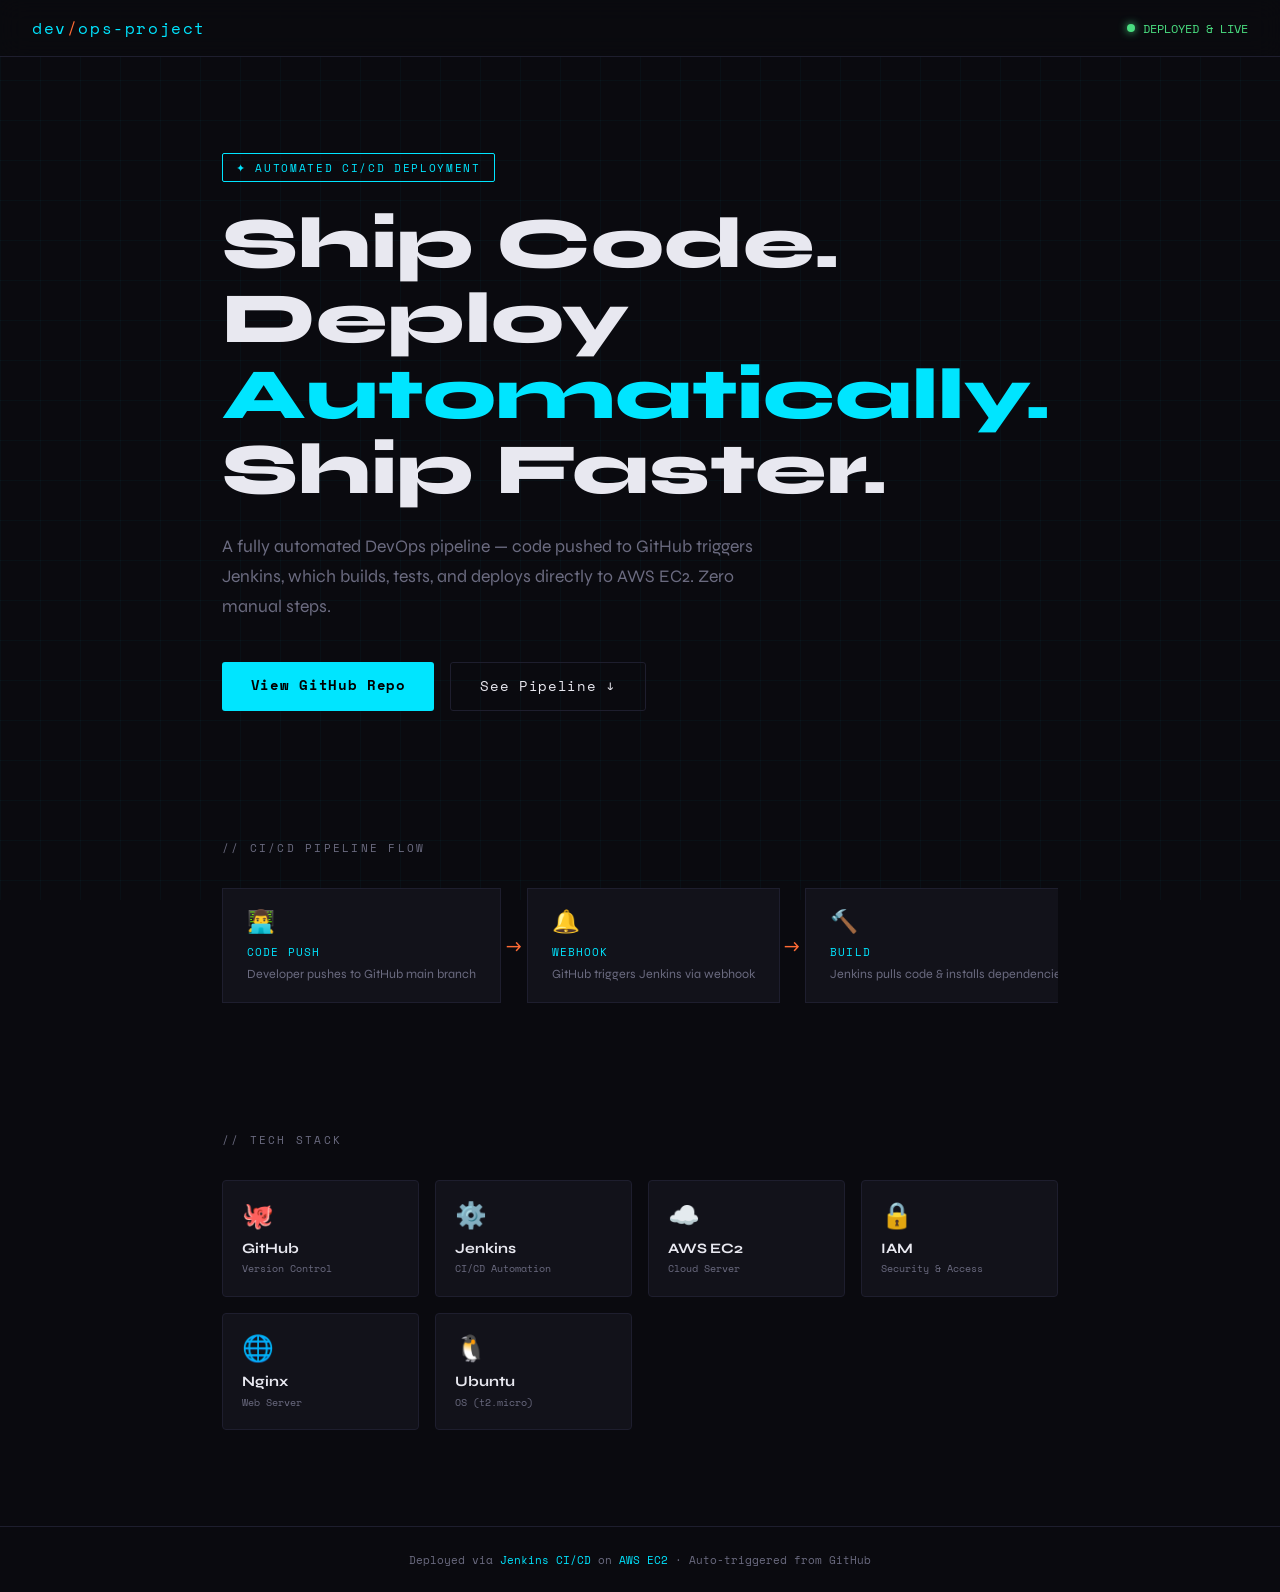
==== app/index.html @ c4ef556e "feat: initial commit of automated DevOps pipeline project" ====
<!DOCTYPE html>
<html lang="en">
<head>
  <meta charset="UTF-8" />
  <meta name="viewport" content="width=device-width, initial-scale=1.0"/>
  <title>DevOps Portfolio | Automated Deployment</title>
  <link href="https://fonts.googleapis.com/css2?family=Space+Mono:wght@400;700&family=Syne:wght@400;700;800&display=swap" rel="stylesheet"/>
  <style>
    :root {
      --bg: #0a0a0f;
      --surface: #12121a;
      --accent: #00e5ff;
      --accent2: #ff6b35;
      --text: #e8e8f0;
      --muted: #6b6b80;
      --border: #1e1e2e;
    }
    * { margin: 0; padding: 0; box-sizing: border-box; }
    body {
      background: var(--bg);
      color: var(--text);
      font-family: 'Syne', sans-serif;
      min-height: 100vh;
      overflow-x: hidden;
    }
    /* Grid background */
    body::before {
      content: '';
      position: fixed;
      inset: 0;
      background-image:
        linear-gradient(rgba(0,229,255,0.03) 1px, transparent 1px),
        linear-gradient(90deg, rgba(0,229,255,0.03) 1px, transparent 1px);
      background-size: 40px 40px;
      pointer-events: none;
      z-index: 0;
    }
    nav {
      position: sticky; top: 0;
      background: rgba(10,10,15,0.9);
      backdrop-filter: blur(12px);
      border-bottom: 1px solid var(--border);
      padding: 1rem 2rem;
      display: flex; justify-content: space-between; align-items: center;
      z-index: 100;
    }
    .logo {
      font-family: 'Space Mono', monospace;
      font-size: 1rem;
      color: var(--accent);
      letter-spacing: 0.1em;
    }
    .logo span { color: var(--accent2); }
    .status-badge {
      display: flex; align-items: center; gap: 0.5rem;
      font-family: 'Space Mono', monospace;
      font-size: 0.75rem;
      color: #4ade80;
    }
    .status-badge::before {
      content: '';
      width: 8px; height: 8px;
      border-radius: 50%;
      background: #4ade80;
      box-shadow: 0 0 8px #4ade80;
      animation: pulse 2s infinite;
    }
    @keyframes pulse {
      0%, 100% { opacity: 1; } 50% { opacity: 0.4; }
    }
    .hero {
      position: relative;
      padding: 6rem 2rem 4rem;
      max-width: 900px;
      margin: 0 auto;
      z-index: 1;
    }
    .tag {
      display: inline-block;
      font-family: 'Space Mono', monospace;
      font-size: 0.7rem;
      color: var(--accent);
      border: 1px solid var(--accent);
      padding: 0.3rem 0.8rem;
      border-radius: 2px;
      letter-spacing: 0.15em;
      margin-bottom: 1.5rem;
      text-transform: uppercase;
    }
    h1 {
      font-size: clamp(2.5rem, 6vw, 4.5rem);
      font-weight: 800;
      line-height: 1.05;
      margin-bottom: 1.5rem;
    }
    h1 em {
      font-style: normal;
      color: var(--accent);
      position: relative;
    }
    .subtitle {
      font-size: 1.1rem;
      color: var(--muted);
      max-width: 560px;
      line-height: 1.7;
      margin-bottom: 2.5rem;
    }
    .cta-row {
      display: flex; gap: 1rem; flex-wrap: wrap;
    }
    .btn {
      font-family: 'Space Mono', monospace;
      font-size: 0.85rem;
      padding: 0.85rem 1.8rem;
      border-radius: 3px;
      border: none;
      cursor: pointer;
      text-decoration: none;
      transition: all 0.2s;
      letter-spacing: 0.05em;
    }
    .btn-primary {
      background: var(--accent);
      color: #000;
      font-weight: 700;
    }
    .btn-primary:hover { background: #fff; transform: translateY(-2px); }
    .btn-outline {
      background: transparent;
      color: var(--text);
      border: 1px solid var(--border);
    }
    .btn-outline:hover { border-color: var(--accent); color: var(--accent); }

    /* Pipeline section */
    .pipeline {
      position: relative; z-index: 1;
      padding: 4rem 2rem;
      max-width: 900px;
      margin: 0 auto;
    }
    .section-label {
      font-family: 'Space Mono', monospace;
      font-size: 0.7rem;
      color: var(--muted);
      letter-spacing: 0.2em;
      text-transform: uppercase;
      margin-bottom: 2rem;
    }
    .pipeline-track {
      display: flex;
      align-items: center;
      gap: 0;
      overflow-x: auto;
      padding-bottom: 1rem;
    }
    .pipeline-step {
      flex-shrink: 0;
      background: var(--surface);
      border: 1px solid var(--border);
      padding: 1.2rem 1.5rem;
      min-width: 140px;
      position: relative;
      animation: fadeUp 0.5s ease both;
    }
    .pipeline-step:nth-child(1) { animation-delay: 0.1s; }
    .pipeline-step:nth-child(3) { animation-delay: 0.2s; }
    .pipeline-step:nth-child(5) { animation-delay: 0.3s; }
    .pipeline-step:nth-child(7) { animation-delay: 0.4s; }
    .pipeline-step:nth-child(9) { animation-delay: 0.5s; }
    @keyframes fadeUp {
      from { opacity: 0; transform: translateY(16px); }
      to   { opacity: 1; transform: translateY(0); }
    }
    .step-icon { font-size: 1.4rem; margin-bottom: 0.5rem; }
    .step-name {
      font-family: 'Space Mono', monospace;
      font-size: 0.7rem;
      color: var(--accent);
      text-transform: uppercase;
      letter-spacing: 0.1em;
    }
    .step-desc {
      font-size: 0.78rem;
      color: var(--muted);
      margin-top: 0.3rem;
      line-height: 1.4;
    }
    .arrow {
      color: var(--accent2);
      font-size: 1.2rem;
      padding: 0 0.3rem;
      flex-shrink: 0;
    }

    /* Tech stack */
    .stack {
      position: relative; z-index: 1;
      padding: 3rem 2rem 6rem;
      max-width: 900px;
      margin: 0 auto;
    }
    .stack-grid {
      display: grid;
      grid-template-columns: repeat(auto-fill, minmax(160px, 1fr));
      gap: 1rem;
      margin-top: 1.5rem;
    }
    .stack-card {
      background: var(--surface);
      border: 1px solid var(--border);
      padding: 1.2rem;
      border-radius: 4px;
      transition: border-color 0.2s, transform 0.2s;
    }
    .stack-card:hover {
      border-color: var(--accent);
      transform: translateY(-3px);
    }
    .stack-icon { font-size: 1.6rem; margin-bottom: 0.6rem; }
    .stack-name {
      font-weight: 700;
      font-size: 0.9rem;
      margin-bottom: 0.2rem;
    }
    .stack-role {
      font-family: 'Space Mono', monospace;
      font-size: 0.65rem;
      color: var(--muted);
    }
    footer {
      position: relative; z-index: 1;
      border-top: 1px solid var(--border);
      padding: 1.5rem 2rem;
      text-align: center;
      font-family: 'Space Mono', monospace;
      font-size: 0.7rem;
      color: var(--muted);
    }
    footer span { color: var(--accent); }
  </style>
</head>
<body>
  <nav>
    <div class="logo">dev<span>/</span>ops-project</div>
    <div class="status-badge">DEPLOYED &amp; LIVE</div>
  </nav>

  <section class="hero">
    <div class="tag">✦ Automated CI/CD Deployment</div>
    <h1>Ship Code.<br/>Deploy <em>Automatically.</em><br/>Ship Faster.</h1>
    <p class="subtitle">
      A fully automated DevOps pipeline — code pushed to GitHub triggers Jenkins,
      which builds, tests, and deploys directly to AWS EC2. Zero manual steps.
    </p>
    <div class="cta-row">
      <a href="https://github.com" class="btn btn-primary" target="_blank">View GitHub Repo</a>
      <a href="#pipeline" class="btn btn-outline">See Pipeline ↓</a>
    </div>
  </section>

  <section class="pipeline" id="pipeline">
    <div class="section-label">// CI/CD Pipeline Flow</div>
    <div class="pipeline-track">
      <div class="pipeline-step">
        <div class="step-icon">👨‍💻</div>
        <div class="step-name">Code Push</div>
        <div class="step-desc">Developer pushes to GitHub main branch</div>
      </div>
      <div class="arrow">→</div>
      <div class="pipeline-step">
        <div class="step-icon">🔔</div>
        <div class="step-name">Webhook</div>
        <div class="step-desc">GitHub triggers Jenkins via webhook</div>
      </div>
      <div class="arrow">→</div>
      <div class="pipeline-step">
        <div class="step-icon">🔨</div>
        <div class="step-name">Build</div>
        <div class="step-desc">Jenkins pulls code & installs dependencies</div>
      </div>
      <div class="arrow">→</div>
      <div class="pipeline-step">
        <div class="step-icon">🧪</div>
        <div class="step-name">Test</div>
        <div class="step-desc">Automated tests run & pass</div>
      </div>
      <div class="arrow">→</div>
      <div class="pipeline-step">
        <div class="step-icon">🚀</div>
        <div class="step-name">Deploy</div>
        <div class="step-desc">App deployed live on AWS EC2</div>
      </div>
    </div>
  </section>

  <section class="stack">
    <div class="section-label">// Tech Stack</div>
    <div class="stack-grid">
      <div class="stack-card">
        <div class="stack-icon">🐙</div>
        <div class="stack-name">GitHub</div>
        <div class="stack-role">Version Control</div>
      </div>
      <div class="stack-card">
        <div class="stack-icon">⚙️</div>
        <div class="stack-name">Jenkins</div>
        <div class="stack-role">CI/CD Automation</div>
      </div>
      <div class="stack-card">
        <div class="stack-icon">☁️</div>
        <div class="stack-name">AWS EC2</div>
        <div class="stack-role">Cloud Server</div>
      </div>
      <div class="stack-card">
        <div class="stack-icon">🔒</div>
        <div class="stack-name">IAM</div>
        <div class="stack-role">Security & Access</div>
      </div>
      <div class="stack-card">
        <div class="stack-icon">🌐</div>
        <div class="stack-name">Nginx</div>
        <div class="stack-role">Web Server</div>
      </div>
      <div class="stack-card">
        <div class="stack-icon">🐧</div>
        <div class="stack-name">Ubuntu</div>
        <div class="stack-role">OS (t2.micro)</div>
      </div>
    </div>
  </section>

  <footer>
    Deployed via <span>Jenkins CI/CD</span> on <span>AWS EC2</span> · Auto-triggered from GitHub
  </footer>
</body>
</html>
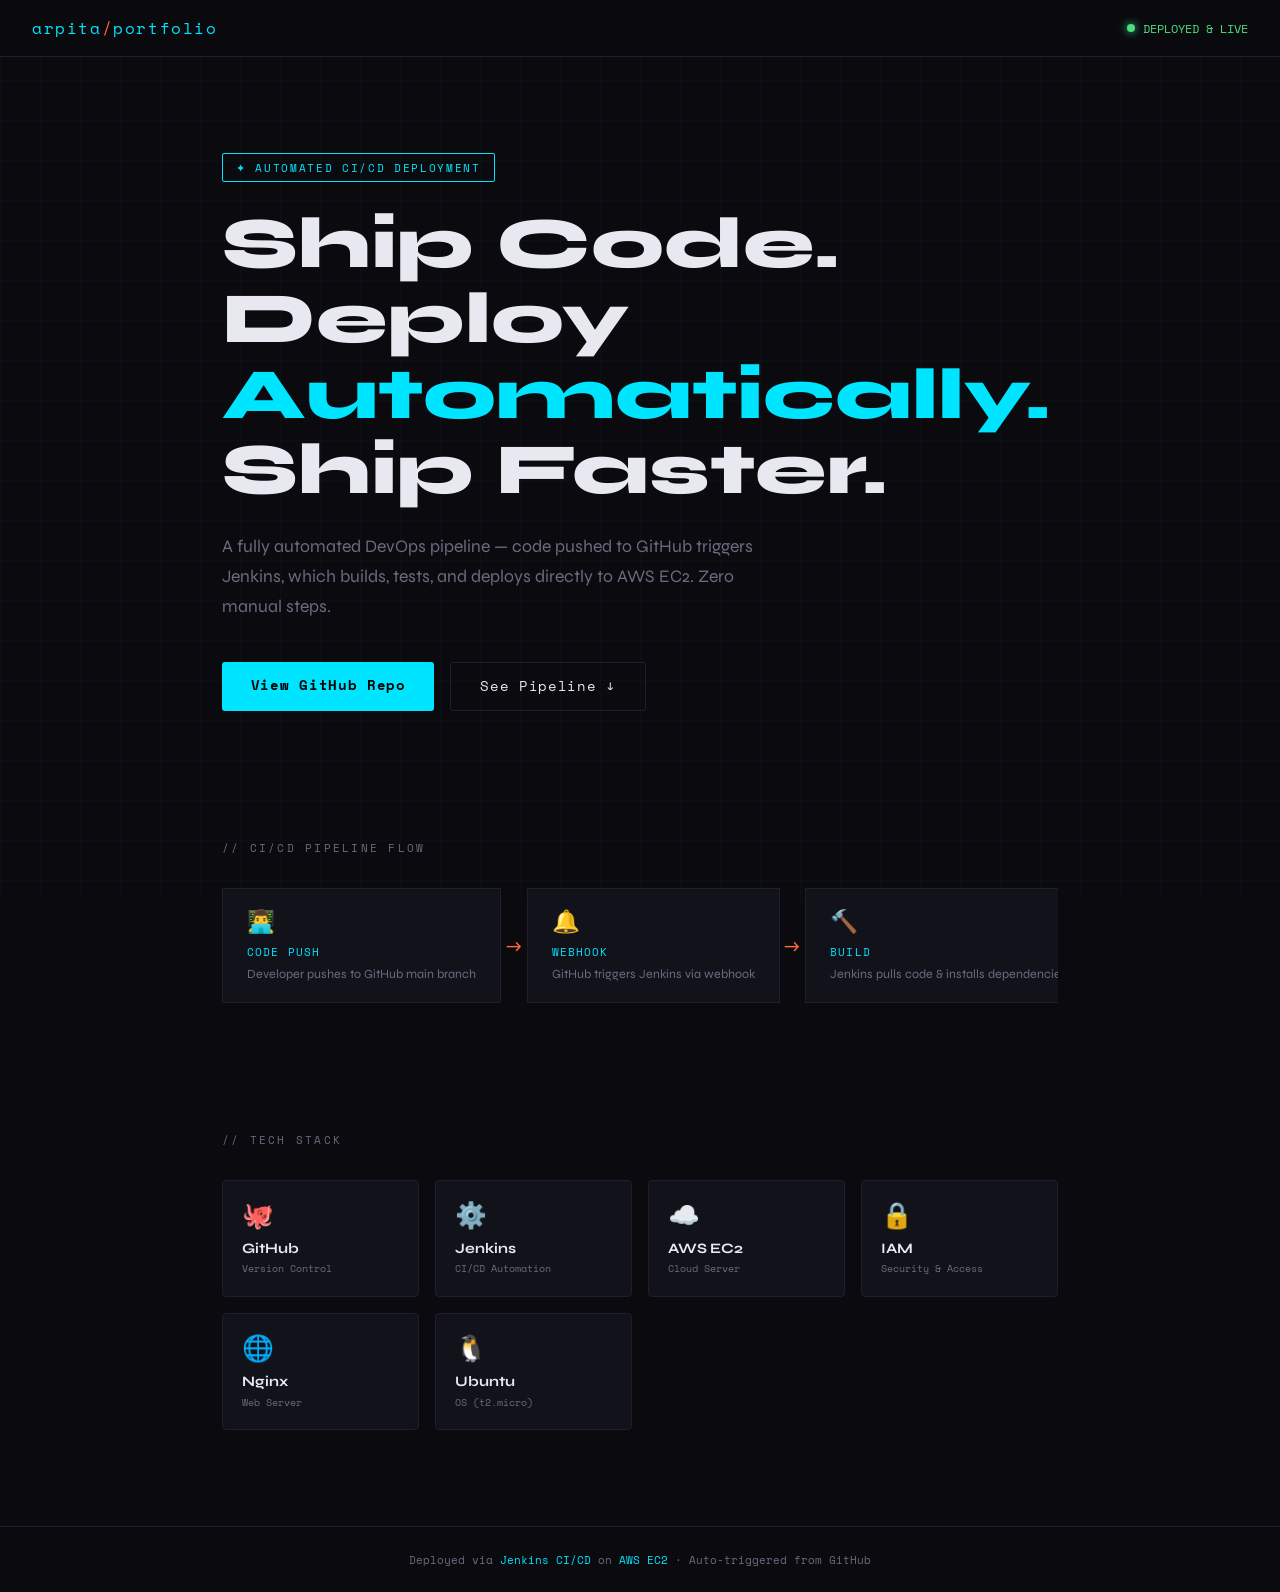
==== commit 0f0c4bcb: "style: personalize portfolio logo and author name" ====
--- a/app/index.html
+++ b/app/index.html
@@ -242,7 +242,7 @@
 </head>
 <body>
   <nav>
-    <div class="logo">dev<span>/</span>ops-project</div>
+    <div class="logo">arpita<span>/</span>portfolio</div>
     <div class="status-badge">DEPLOYED &amp; LIVE</div>
   </nav>
 
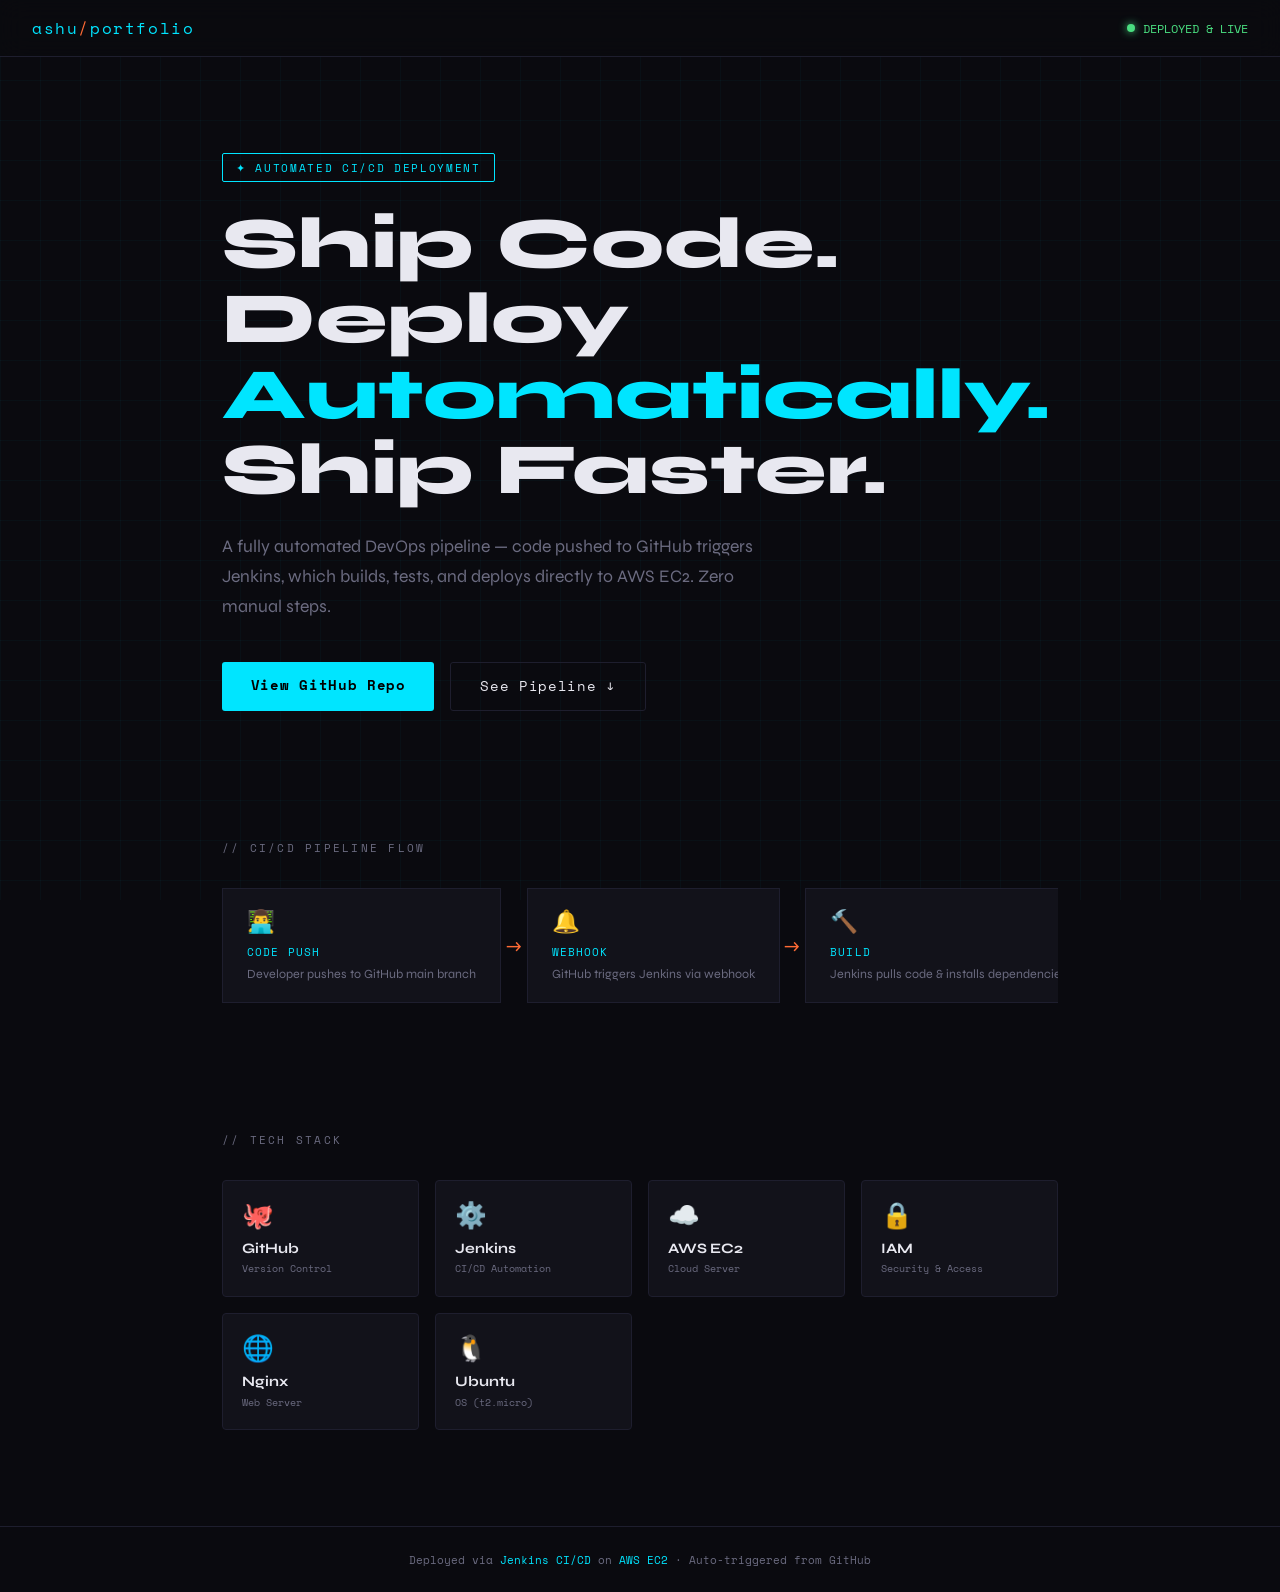
==== commit 143bef5c: "style: personalize portfolio under Ashu Kumari's name" ====
--- a/app/index.html
+++ b/app/index.html
@@ -242,7 +242,7 @@
 </head>
 <body>
   <nav>
-    <div class="logo">arpita<span>/</span>portfolio</div>
+    <div class="logo">ashu<span>/</span>portfolio</div>
     <div class="status-badge">DEPLOYED &amp; LIVE</div>
   </nav>
 
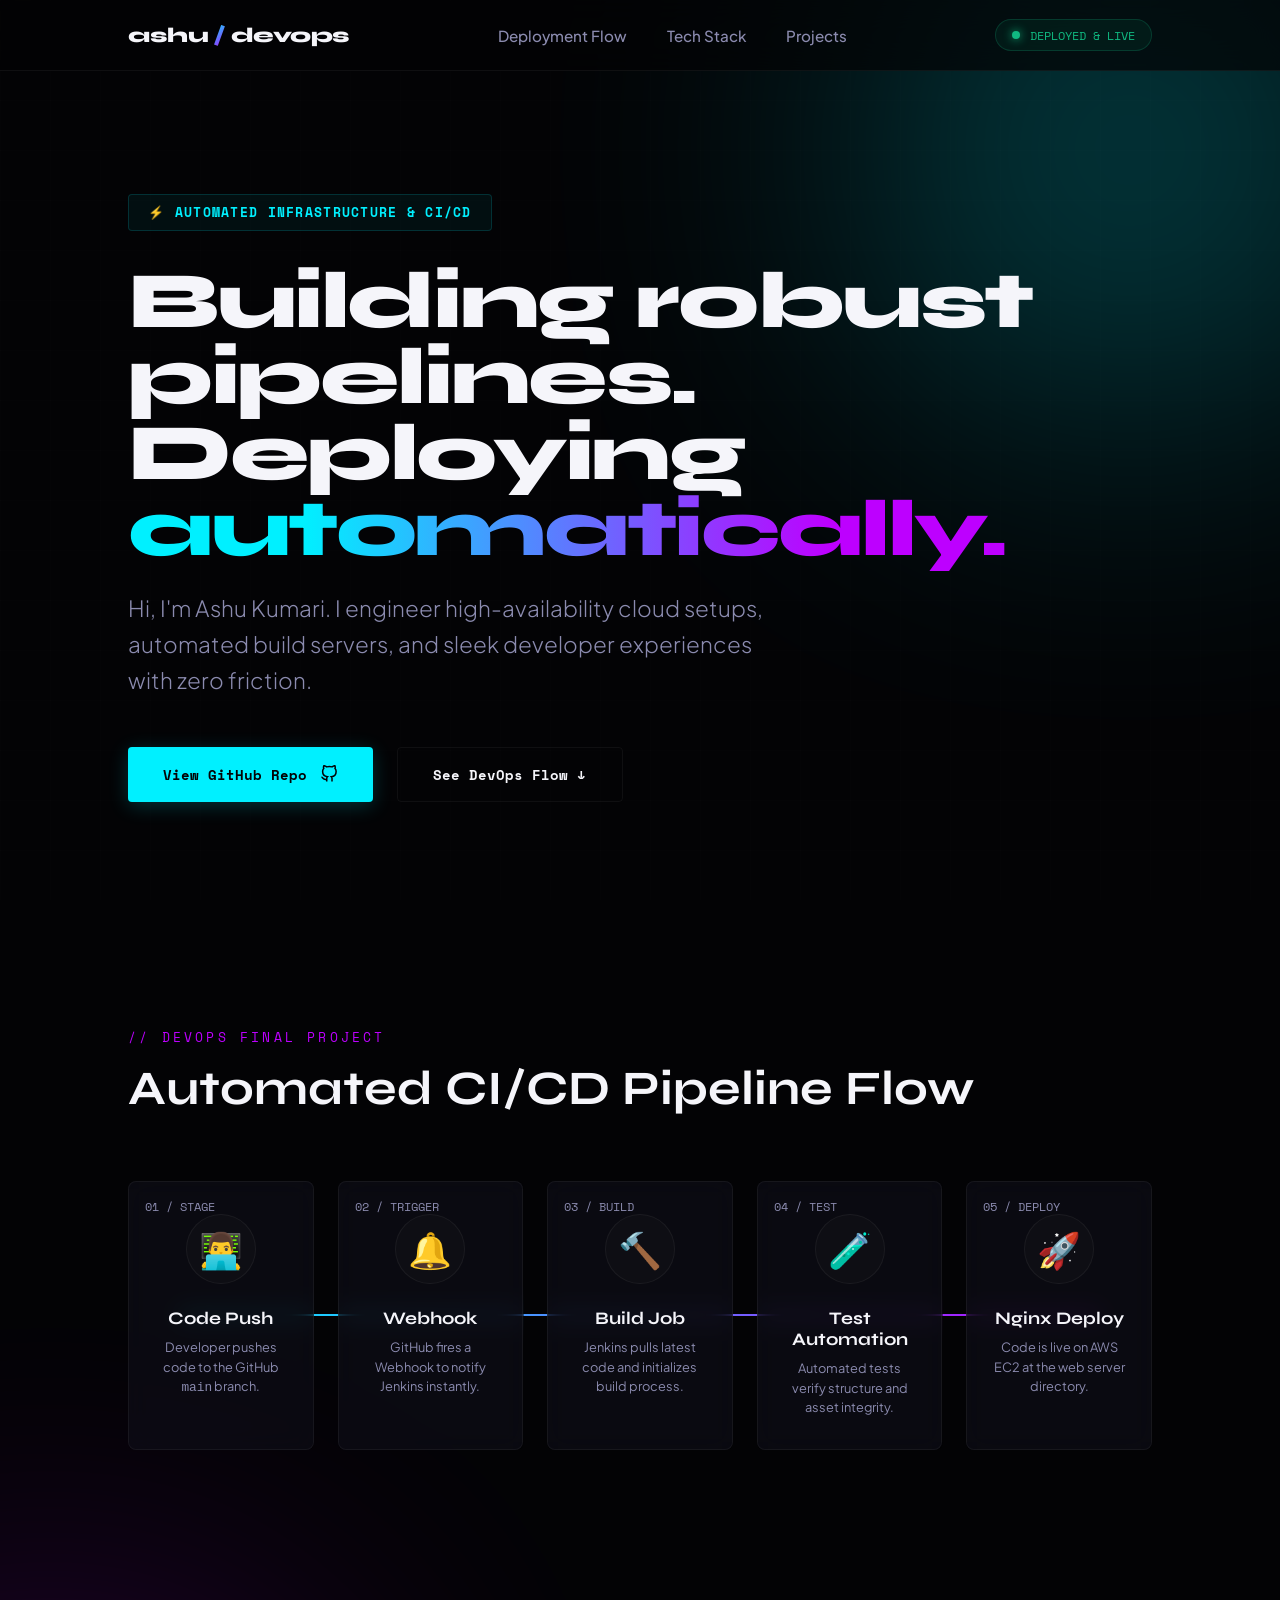
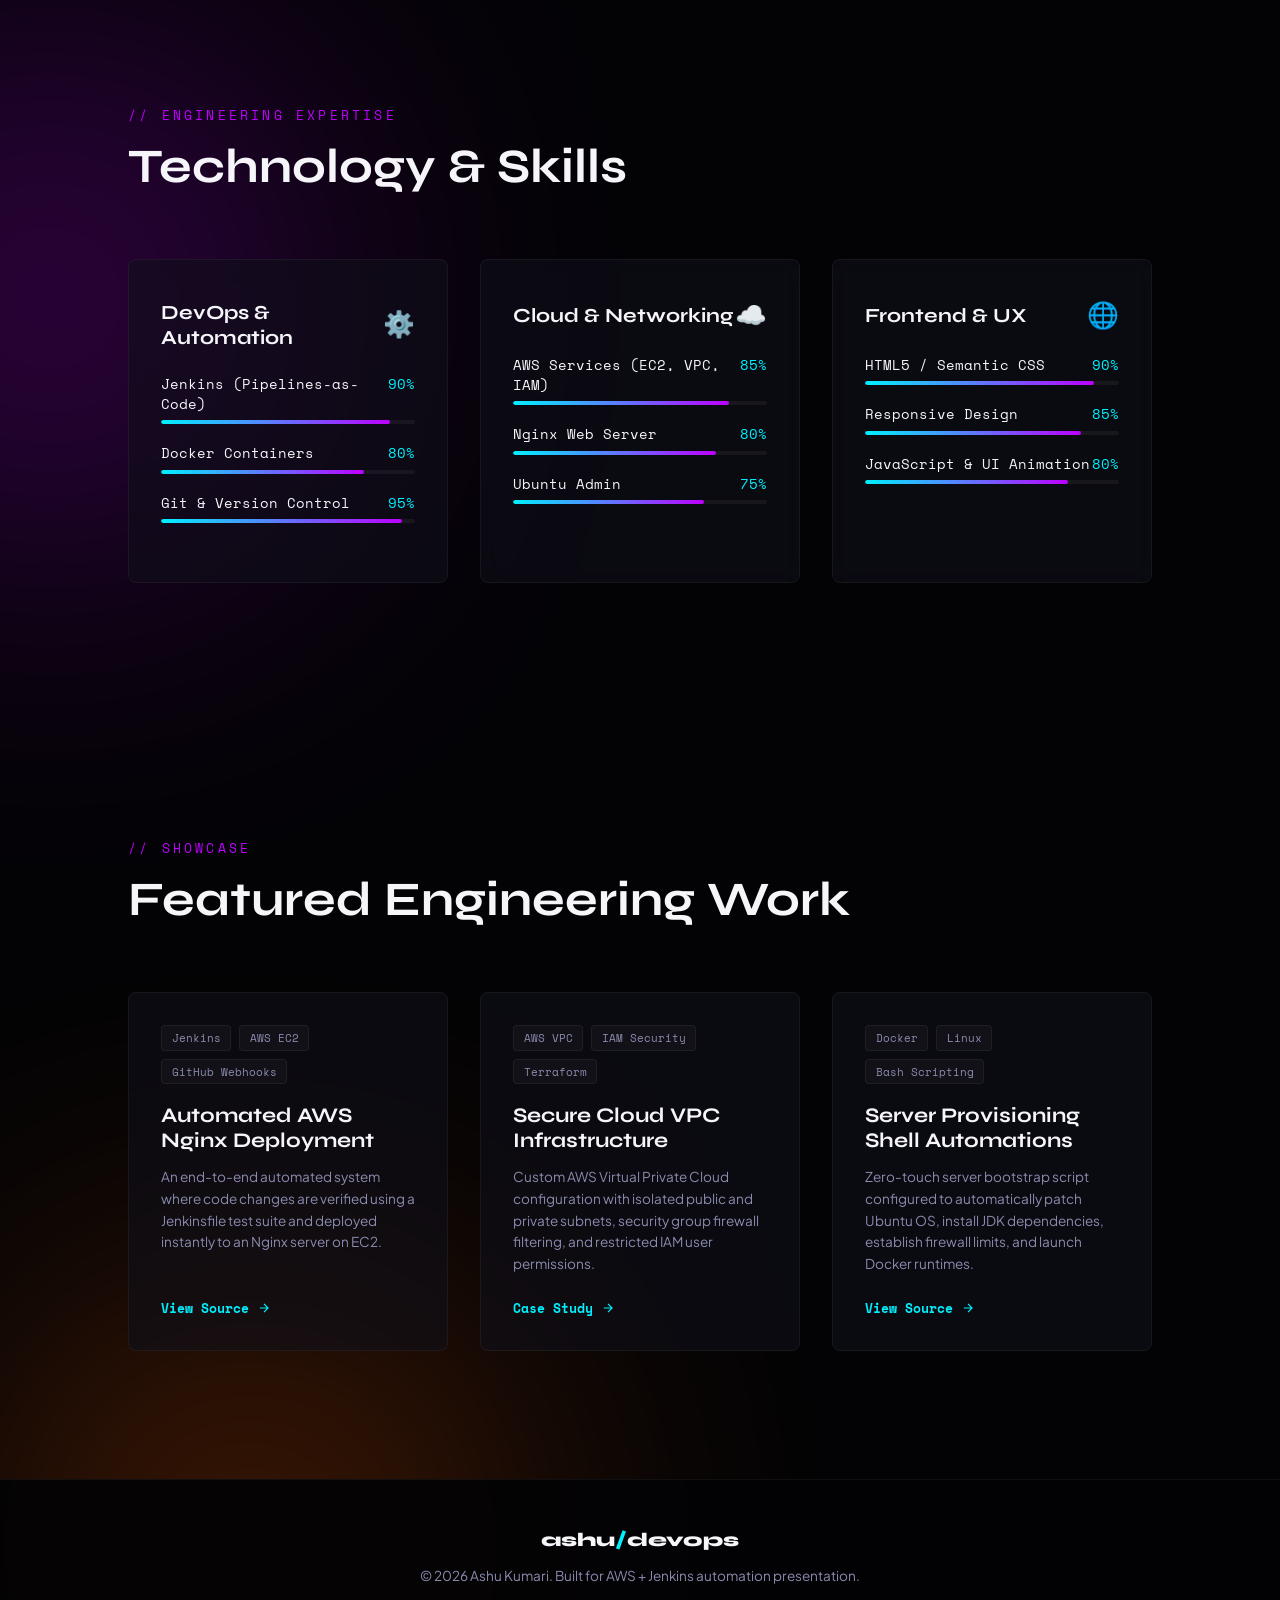
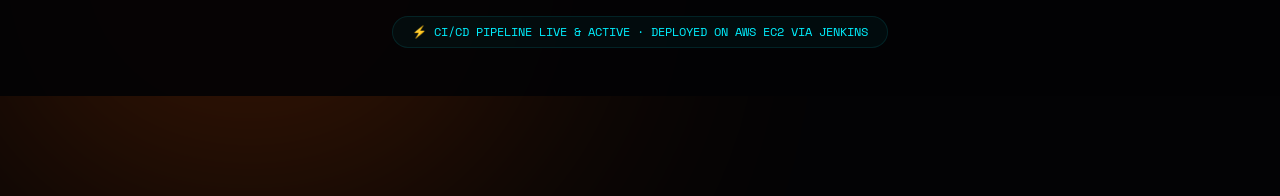
==== commit 1d976eb2: "feat: complete rewrite of frontend to a premium DevOps & Cloud Engineer portfolio for Ashu Kumari" ====
--- a/app/index.html
+++ b/app/index.html
@@ -3,335 +3,894 @@
 <head>
   <meta charset="UTF-8" />
   <meta name="viewport" content="width=device-width, initial-scale=1.0"/>
-  <title>DevOps Portfolio | Automated Deployment</title>
-  <link href="https://fonts.googleapis.com/css2?family=Space+Mono:wght@400;700&family=Syne:wght@400;700;800&display=swap" rel="stylesheet"/>
+  <title>Ashu Kumari | DevOps & Cloud Engineer Portfolio</title>
+  <link href="https://fonts.googleapis.com/css2?family=Space+Mono:wght@400;700&family=Syne:wght@500;700;800&family=Plus+Jakarta+Sans:wght@300;400;600;700&display=swap" rel="stylesheet"/>
   <style>
     :root {
-      --bg: #0a0a0f;
-      --surface: #12121a;
-      --accent: #00e5ff;
-      --accent2: #ff6b35;
-      --text: #e8e8f0;
-      --muted: #6b6b80;
-      --border: #1e1e2e;
-    }
-    * { margin: 0; padding: 0; box-sizing: border-box; }
+      --bg: #030305;
+      --surface: rgba(15, 15, 25, 0.6);
+      --surface-hover: rgba(25, 25, 45, 0.8);
+      --accent-cyan: #00f0ff;
+      --accent-purple: #bd00ff;
+      --accent-orange: #ff5e00;
+      --text-main: #f5f5fa;
+      --text-muted: #8b8baf;
+      --border: rgba(255, 255, 255, 0.05);
+      --border-active: rgba(0, 240, 255, 0.3);
+      --glow-cyan: rgba(0, 240, 255, 0.15);
+      --glow-purple: rgba(189, 0, 255, 0.15);
+    }
+
+    * {
+      margin: 0;
+      padding: 0;
+      box-sizing: border-box;
+      scroll-behavior: smooth;
+    }
+
     body {
       background: var(--bg);
-      color: var(--text);
-      font-family: 'Syne', sans-serif;
+      color: var(--text-main);
+      font-family: 'Plus Jakarta Sans', sans-serif;
       min-height: 100vh;
       overflow-x: hidden;
-    }
-    /* Grid background */
+      position: relative;
+    }
+
+    /* Ambient Glow Backgrounds */
+    .ambient-glow {
+      position: absolute;
+      width: 500px;
+      height: 500px;
+      border-radius: 50%;
+      pointer-events: none;
+      filter: blur(150px);
+      z-index: 0;
+      opacity: 0.3;
+    }
+    .glow-1 {
+      top: -100px;
+      right: -100px;
+      background: var(--accent-cyan);
+    }
+    .glow-2 {
+      top: 50%;
+      left: -200px;
+      background: var(--accent-purple);
+    }
+    .glow-3 {
+      bottom: -100px;
+      right: 10% auto;
+      background: var(--accent-orange);
+    }
+
+    /* Cyber Grid */
     body::before {
       content: '';
       position: fixed;
       inset: 0;
-      background-image:
-        linear-gradient(rgba(0,229,255,0.03) 1px, transparent 1px),
-        linear-gradient(90deg, rgba(0,229,255,0.03) 1px, transparent 1px);
-      background-size: 40px 40px;
+      background-image: 
+        linear-gradient(rgba(255, 255, 255, 0.007) 1px, transparent 1px),
+        linear-gradient(90deg, rgba(255, 255, 255, 0.007) 1px, transparent 1px);
+      background-size: 50px 50px;
       pointer-events: none;
-      z-index: 0;
-    }
+      z-index: 1;
+    }
+
+    /* Glass Navbar */
     nav {
-      position: sticky; top: 0;
-      background: rgba(10,10,15,0.9);
-      backdrop-filter: blur(12px);
+      position: fixed;
+      top: 0;
+      left: 0;
+      width: 100%;
+      background: rgba(3, 3, 5, 0.7);
+      backdrop-filter: blur(16px);
+      -webkit-backdrop-filter: blur(16px);
       border-bottom: 1px solid var(--border);
-      padding: 1rem 2rem;
-      display: flex; justify-content: space-between; align-items: center;
-      z-index: 100;
-    }
+      padding: 1.2rem 10%;
+      display: flex;
+      justify-content: space-between;
+      align-items: center;
+      z-index: 1000;
+    }
+
     .logo {
-      font-family: 'Space Mono', monospace;
-      font-size: 1rem;
-      color: var(--accent);
-      letter-spacing: 0.1em;
-    }
-    .logo span { color: var(--accent2); }
+      font-family: 'Syne', sans-serif;
+      font-weight: 800;
+      font-size: 1.3rem;
+      letter-spacing: -0.02em;
+      color: var(--text-main);
+      display: flex;
+      align-items: center;
+      gap: 0.3rem;
+      text-decoration: none;
+    }
+
+    .logo span {
+      background: linear-gradient(135deg, var(--accent-cyan), var(--accent-purple));
+      -webkit-background-clip: text;
+      -webkit-text-fill-color: transparent;
+    }
+
+    .nav-links {
+      display: flex;
+      gap: 2.5rem;
+      align-items: center;
+      list-style: none;
+    }
+
+    .nav-links a {
+      color: var(--text-muted);
+      text-decoration: none;
+      font-weight: 500;
+      font-size: 0.95rem;
+      transition: color 0.3s ease;
+    }
+
+    .nav-links a:hover {
+      color: var(--accent-cyan);
+    }
+
     .status-badge {
-      display: flex; align-items: center; gap: 0.5rem;
+      display: flex;
+      align-items: center;
+      gap: 0.6rem;
       font-family: 'Space Mono', monospace;
       font-size: 0.75rem;
-      color: #4ade80;
-    }
-    .status-badge::before {
-      content: '';
-      width: 8px; height: 8px;
+      color: #10b981;
+      background: rgba(16, 185, 129, 0.08);
+      border: 1px solid rgba(16, 185, 129, 0.2);
+      padding: 0.4rem 1rem;
+      border-radius: 100px;
+    }
+
+    .status-dot {
+      width: 8px;
+      height: 8px;
       border-radius: 50%;
-      background: #4ade80;
-      box-shadow: 0 0 8px #4ade80;
+      background: #10b981;
+      box-shadow: 0 0 10px #10b981;
       animation: pulse 2s infinite;
     }
+
     @keyframes pulse {
-      0%, 100% { opacity: 1; } 50% { opacity: 0.4; }
-    }
+      0%, 100% { opacity: 1; transform: scale(1); }
+      50% { opacity: 0.4; transform: scale(1.1); }
+    }
+
+    /* Hero Section */
     .hero {
       position: relative;
-      padding: 6rem 2rem 4rem;
-      max-width: 900px;
-      margin: 0 auto;
+      min-height: 100vh;
+      padding: 10rem 10% 4rem;
+      display: flex;
+      flex-direction: column;
+      justify-content: center;
+      z-index: 2;
+    }
+
+    .hero-tag {
+      display: inline-flex;
+      align-items: center;
+      gap: 0.5rem;
+      background: rgba(0, 240, 255, 0.05);
+      border: 1px solid rgba(0, 240, 255, 0.15);
+      color: var(--accent-cyan);
+      font-family: 'Space Mono', monospace;
+      font-size: 0.8rem;
+      font-weight: 700;
+      letter-spacing: 0.1em;
+      padding: 0.5rem 1.2rem;
+      border-radius: 4px;
+      text-transform: uppercase;
+      margin-bottom: 2rem;
+      width: fit-content;
+    }
+
+    .hero h1 {
+      font-family: 'Syne', sans-serif;
+      font-size: clamp(2.5rem, 7vw, 5rem);
+      font-weight: 800;
+      line-height: 0.95;
+      letter-spacing: -0.03em;
+      margin-bottom: 1.5rem;
+    }
+
+    .hero h1 span.gradient {
+      background: linear-gradient(to right, var(--accent-cyan) 20%, var(--accent-purple) 80%);
+      -webkit-background-clip: text;
+      -webkit-text-fill-color: transparent;
+    }
+
+    .hero h1 span.author-name {
+      text-decoration: underline;
+      text-decoration-color: var(--accent-cyan);
+    }
+
+    .hero-subtitle {
+      font-size: clamp(1.1rem, 2vw, 1.4rem);
+      color: var(--text-muted);
+      max-width: 650px;
+      line-height: 1.6;
+      font-weight: 300;
+      margin-bottom: 3rem;
+    }
+
+    .cta-row {
+      display: flex;
+      gap: 1.5rem;
+      flex-wrap: wrap;
+    }
+
+    .btn {
+      font-family: 'Space Mono', monospace;
+      text-decoration: none;
+      font-weight: 700;
+      font-size: 0.9rem;
+      padding: 1rem 2.2rem;
+      border-radius: 4px;
+      transition: all 0.3s cubic-bezier(0.16, 1, 0.3, 1);
+      cursor: pointer;
+      display: inline-flex;
+      align-items: center;
+      gap: 0.8rem;
+    }
+
+    .btn-primary {
+      background: var(--accent-cyan);
+      color: #030305;
+      box-shadow: 0 4px 20px rgba(0, 240, 255, 0.2);
+    }
+
+    .btn-primary:hover {
+      background: #ffffff;
+      transform: translateY(-2px);
+      box-shadow: 0 8px 30px rgba(255, 255, 255, 0.25);
+    }
+
+    .btn-secondary {
+      background: transparent;
+      color: var(--text-main);
+      border: 1px solid var(--border);
+    }
+
+    .btn-secondary:hover {
+      border-color: var(--accent-cyan);
+      color: var(--accent-cyan);
+      transform: translateY(-2px);
+    }
+
+    /* Pipeline Section */
+    .pipeline-section {
+      padding: 8rem 10%;
+      position: relative;
+      z-index: 2;
+    }
+
+    .section-header {
+      margin-bottom: 4rem;
+    }
+
+    .section-tag {
+      font-family: 'Space Mono', monospace;
+      font-size: 0.8rem;
+      color: var(--accent-purple);
+      text-transform: uppercase;
+      letter-spacing: 0.25em;
+      margin-bottom: 0.8rem;
+      display: block;
+    }
+
+    .section-title {
+      font-family: 'Syne', sans-serif;
+      font-size: clamp(2rem, 4vw, 3rem);
+      font-weight: 700;
+    }
+
+    .pipeline-container {
+      display: grid;
+      grid-template-columns: repeat(5, 1fr);
+      gap: 1.5rem;
+      position: relative;
+    }
+
+    /* Pipeline Line Connector */
+    .pipeline-connector {
+      position: absolute;
+      top: 50%;
+      left: 5%;
+      right: 5%;
+      height: 2px;
+      background: rgba(255, 255, 255, 0.05);
       z-index: 1;
-    }
-    .tag {
-      display: inline-block;
+      transform: translateY(-50%);
+    }
+
+    .pipeline-progress-bar {
+      position: absolute;
+      top: 0;
+      left: 0;
+      height: 100%;
+      width: 100%;
+      background: linear-gradient(to right, var(--accent-cyan), var(--accent-purple));
+      transform: scaleX(1);
+      transform-origin: left;
+      animation: fillProgress 15s linear infinite;
+    }
+
+    @keyframes fillProgress {
+      0% { transform: scaleX(0); }
+      100% { transform: scaleX(1); }
+    }
+
+    .pipeline-card {
+      background: var(--surface);
+      backdrop-filter: blur(12px);
+      -webkit-backdrop-filter: blur(12px);
+      border: 1px solid var(--border);
+      padding: 2rem 1.5rem;
+      border-radius: 8px;
+      position: relative;
+      z-index: 2;
+      transition: all 0.4s ease;
+      cursor: pointer;
+      display: flex;
+      flex-direction: column;
+      align-items: center;
+      text-align: center;
+    }
+
+    .pipeline-card:hover {
+      border-color: var(--accent-cyan);
+      transform: translateY(-8px);
+      background: var(--surface-hover);
+      box-shadow: 0 10px 30px var(--glow-cyan);
+    }
+
+    .pipeline-num {
+      position: absolute;
+      top: 1rem;
+      left: 1rem;
+      font-family: 'Space Mono', monospace;
+      font-size: 0.75rem;
+      color: var(--text-muted);
+    }
+
+    .pipeline-icon {
+      font-size: 2.2rem;
+      margin-bottom: 1.5rem;
+      background: rgba(255, 255, 255, 0.02);
+      width: 70px;
+      height: 70px;
+      display: flex;
+      align-items: center;
+      justify-content: center;
+      border-radius: 50%;
+      border: 1px solid var(--border);
+      transition: all 0.4s ease;
+    }
+
+    .pipeline-card:hover .pipeline-icon {
+      border-color: var(--accent-cyan);
+      background: rgba(0, 240, 255, 0.05);
+      color: var(--accent-cyan);
+    }
+
+    .pipeline-card h3 {
+      font-family: 'Syne', sans-serif;
+      font-size: 1.1rem;
+      font-weight: 700;
+      margin-bottom: 0.6rem;
+    }
+
+    .pipeline-card p {
+      font-size: 0.8rem;
+      color: var(--text-muted);
+      line-height: 1.5;
+    }
+
+    /* Skills Grid */
+    .skills-section {
+      padding: 8rem 10%;
+      position: relative;
+      z-index: 2;
+    }
+
+    .skills-grid {
+      display: grid;
+      grid-template-columns: repeat(auto-fit, minmax(250px, 1fr));
+      gap: 2rem;
+      margin-top: 4rem;
+    }
+
+    .skill-card {
+      background: var(--surface);
+      backdrop-filter: blur(12px);
+      -webkit-backdrop-filter: blur(12px);
+      border: 1px solid var(--border);
+      padding: 2.5rem 2rem;
+      border-radius: 8px;
+      transition: all 0.4s ease;
+    }
+
+    .skill-card:hover {
+      border-color: var(--accent-purple);
+      box-shadow: 0 10px 30px var(--glow-purple);
+      transform: translateY(-4px);
+    }
+
+    .skill-card h3 {
+      font-family: 'Syne', sans-serif;
+      font-size: 1.25rem;
+      margin-bottom: 1.5rem;
+      display: flex;
+      justify-content: space-between;
+      align-items: center;
+    }
+
+    .skill-card h3 span.icon {
+      font-size: 1.6rem;
+    }
+
+    .skill-item {
+      margin-bottom: 1.2rem;
+    }
+
+    .skill-info {
+      display: flex;
+      justify-content: space-between;
+      font-size: 0.85rem;
+      margin-bottom: 0.4rem;
+      font-family: 'Space Mono', monospace;
+    }
+
+    .skill-name {
+      color: var(--text-main);
+    }
+
+    .skill-val {
+      color: var(--accent-cyan);
+    }
+
+    .skill-bar-bg {
+      background: rgba(255, 255, 255, 0.05);
+      height: 4px;
+      border-radius: 10px;
+      overflow: hidden;
+    }
+
+    .skill-bar-fill {
+      height: 100%;
+      background: linear-gradient(to right, var(--accent-cyan), var(--accent-purple));
+      border-radius: 10px;
+    }
+
+    /* Projects Section */
+    .projects-section {
+      padding: 8rem 10%;
+      position: relative;
+      z-index: 2;
+    }
+
+    .projects-grid {
+      display: grid;
+      grid-template-columns: repeat(auto-fit, minmax(320px, 1fr));
+      gap: 2rem;
+      margin-top: 4rem;
+    }
+
+    .project-card {
+      background: var(--surface);
+      border: 1px solid var(--border);
+      border-radius: 8px;
+      overflow: hidden;
+      transition: all 0.4s ease;
+      display: flex;
+      flex-direction: column;
+    }
+
+    .project-card:hover {
+      border-color: var(--accent-cyan);
+      box-shadow: 0 15px 30px var(--glow-cyan);
+      transform: translateY(-6px);
+    }
+
+    .project-body {
+      padding: 2rem;
+      flex-grow: 1;
+      display: flex;
+      flex-direction: column;
+    }
+
+    .project-tech {
+      display: flex;
+      gap: 0.5rem;
+      flex-wrap: wrap;
+      margin-bottom: 1.2rem;
+    }
+
+    .tech-tag {
       font-family: 'Space Mono', monospace;
       font-size: 0.7rem;
-      color: var(--accent);
-      border: 1px solid var(--accent);
-      padding: 0.3rem 0.8rem;
-      border-radius: 2px;
-      letter-spacing: 0.15em;
+      background: rgba(255, 255, 255, 0.03);
+      border: 1px solid var(--border);
+      color: var(--text-muted);
+      padding: 0.2rem 0.6rem;
+      border-radius: 4px;
+    }
+
+    .project-card:hover .tech-tag {
+      color: var(--accent-cyan);
+      border-color: rgba(0, 240, 255, 0.2);
+    }
+
+    .project-body h3 {
+      font-family: 'Syne', sans-serif;
+      font-size: 1.3rem;
+      font-weight: 700;
+      margin-bottom: 0.8rem;
+    }
+
+    .project-body p {
+      font-size: 0.85rem;
+      color: var(--text-muted);
+      line-height: 1.6;
       margin-bottom: 1.5rem;
-      text-transform: uppercase;
-    }
-    h1 {
-      font-size: clamp(2.5rem, 6vw, 4.5rem);
+    }
+
+    .project-link {
+      margin-top: auto;
+      font-family: 'Space Mono', monospace;
+      font-size: 0.8rem;
+      color: var(--accent-cyan);
+      text-decoration: none;
+      font-weight: 700;
+      display: inline-flex;
+      align-items: center;
+      gap: 0.5rem;
+      transition: gap 0.2s ease;
+    }
+
+    .project-link:hover {
+      gap: 0.8rem;
+    }
+
+    /* Footer */
+    footer {
+      border-top: 1px solid var(--border);
+      background: rgba(3, 3, 5, 0.9);
+      padding: 3rem 10%;
+      text-align: center;
+      position: relative;
+      z-index: 2;
+    }
+
+    .footer-content {
+      display: flex;
+      flex-direction: column;
+      align-items: center;
+      gap: 1rem;
+    }
+
+    .footer-logo {
+      font-family: 'Syne', sans-serif;
       font-weight: 800;
-      line-height: 1.05;
-      margin-bottom: 1.5rem;
-    }
-    h1 em {
-      font-style: normal;
-      color: var(--accent);
-      position: relative;
-    }
-    .subtitle {
-      font-size: 1.1rem;
-      color: var(--muted);
-      max-width: 560px;
-      line-height: 1.7;
-      margin-bottom: 2.5rem;
-    }
-    .cta-row {
-      display: flex; gap: 1rem; flex-wrap: wrap;
-    }
-    .btn {
+      font-size: 1.2rem;
+      color: var(--text-main);
+      text-decoration: none;
+    }
+
+    .footer-logo span {
+      color: var(--accent-cyan);
+    }
+
+    .footer-text {
+      font-size: 0.85rem;
+      color: var(--text-muted);
+    }
+
+    .footer-credit {
       font-family: 'Space Mono', monospace;
-      font-size: 0.85rem;
-      padding: 0.85rem 1.8rem;
-      border-radius: 3px;
-      border: none;
-      cursor: pointer;
-      text-decoration: none;
-      transition: all 0.2s;
-      letter-spacing: 0.05em;
-    }
-    .btn-primary {
-      background: var(--accent);
-      color: #000;
-      font-weight: 700;
-    }
-    .btn-primary:hover { background: #fff; transform: translateY(-2px); }
-    .btn-outline {
-      background: transparent;
-      color: var(--text);
-      border: 1px solid var(--border);
-    }
-    .btn-outline:hover { border-color: var(--accent); color: var(--accent); }
-
-    /* Pipeline section */
-    .pipeline {
-      position: relative; z-index: 1;
-      padding: 4rem 2rem;
-      max-width: 900px;
-      margin: 0 auto;
-    }
-    .section-label {
-      font-family: 'Space Mono', monospace;
-      font-size: 0.7rem;
-      color: var(--muted);
-      letter-spacing: 0.2em;
-      text-transform: uppercase;
-      margin-bottom: 2rem;
-    }
-    .pipeline-track {
-      display: flex;
-      align-items: center;
-      gap: 0;
-      overflow-x: auto;
-      padding-bottom: 1rem;
-    }
-    .pipeline-step {
-      flex-shrink: 0;
-      background: var(--surface);
-      border: 1px solid var(--border);
-      padding: 1.2rem 1.5rem;
-      min-width: 140px;
-      position: relative;
-      animation: fadeUp 0.5s ease both;
-    }
-    .pipeline-step:nth-child(1) { animation-delay: 0.1s; }
-    .pipeline-step:nth-child(3) { animation-delay: 0.2s; }
-    .pipeline-step:nth-child(5) { animation-delay: 0.3s; }
-    .pipeline-step:nth-child(7) { animation-delay: 0.4s; }
-    .pipeline-step:nth-child(9) { animation-delay: 0.5s; }
-    @keyframes fadeUp {
-      from { opacity: 0; transform: translateY(16px); }
-      to   { opacity: 1; transform: translateY(0); }
-    }
-    .step-icon { font-size: 1.4rem; margin-bottom: 0.5rem; }
-    .step-name {
-      font-family: 'Space Mono', monospace;
-      font-size: 0.7rem;
-      color: var(--accent);
-      text-transform: uppercase;
-      letter-spacing: 0.1em;
-    }
-    .step-desc {
-      font-size: 0.78rem;
-      color: var(--muted);
-      margin-top: 0.3rem;
-      line-height: 1.4;
-    }
-    .arrow {
-      color: var(--accent2);
-      font-size: 1.2rem;
-      padding: 0 0.3rem;
-      flex-shrink: 0;
-    }
-
-    /* Tech stack */
-    .stack {
-      position: relative; z-index: 1;
-      padding: 3rem 2rem 6rem;
-      max-width: 900px;
-      margin: 0 auto;
-    }
-    .stack-grid {
-      display: grid;
-      grid-template-columns: repeat(auto-fill, minmax(160px, 1fr));
-      gap: 1rem;
-      margin-top: 1.5rem;
-    }
-    .stack-card {
-      background: var(--surface);
-      border: 1px solid var(--border);
-      padding: 1.2rem;
-      border-radius: 4px;
-      transition: border-color 0.2s, transform 0.2s;
-    }
-    .stack-card:hover {
-      border-color: var(--accent);
-      transform: translateY(-3px);
-    }
-    .stack-icon { font-size: 1.6rem; margin-bottom: 0.6rem; }
-    .stack-name {
-      font-weight: 700;
-      font-size: 0.9rem;
-      margin-bottom: 0.2rem;
-    }
-    .stack-role {
-      font-family: 'Space Mono', monospace;
-      font-size: 0.65rem;
-      color: var(--muted);
-    }
-    footer {
-      position: relative; z-index: 1;
-      border-top: 1px solid var(--border);
-      padding: 1.5rem 2rem;
-      text-align: center;
-      font-family: 'Space Mono', monospace;
-      font-size: 0.7rem;
-      color: var(--muted);
-    }
-    footer span { color: var(--accent); }
+      font-size: 0.75rem;
+      color: var(--accent-cyan);
+      background: rgba(0, 240, 255, 0.04);
+      border: 1px solid rgba(0, 240, 255, 0.1);
+      padding: 0.4rem 1.2rem;
+      border-radius: 100px;
+      margin-top: 1rem;
+      display: inline-flex;
+      align-items: center;
+      gap: 0.5rem;
+    }
+
+    /* Responsive */
+    @media (max-width: 1024px) {
+      .pipeline-container {
+        grid-template-columns: 1fr;
+        gap: 2rem;
+      }
+      .pipeline-connector {
+        display: none;
+      }
+      .pipeline-card {
+        padding: 2.5rem 2rem;
+        align-items: flex-start;
+        text-align: left;
+      }
+      .pipeline-icon {
+        margin-bottom: 1rem;
+      }
+      nav {
+        padding: 1.2rem 5%;
+      }
+      .hero {
+        padding: 10rem 5% 4rem;
+      }
+      .pipeline-section, .skills-section, .projects-section {
+        padding: 6rem 5%;
+      }
+      .nav-links {
+        display: none;
+      }
+    }
   </style>
 </head>
 <body>
+
+  <!-- Ambient Background Gradients -->
+  <div class="ambient-glow glow-1"></div>
+  <div class="ambient-glow glow-2"></div>
+  <div class="ambient-glow glow-3"></div>
+
+  <!-- Navigation Bar -->
   <nav>
-    <div class="logo">ashu<span>/</span>portfolio</div>
-    <div class="status-badge">DEPLOYED &amp; LIVE</div>
+    <a href="#" class="logo">ashu<span>/</span>devops</a>
+    <ul class="nav-links">
+      <li><a href="#pipeline">Deployment Flow</a></li>
+      <li><a href="#skills">Tech Stack</a></li>
+      <li><a href="#projects">Projects</a></li>
+    </ul>
+    <div class="status-badge">
+      <span class="status-dot"></span>
+      DEPLOYED & LIVE
+    </div>
   </nav>
 
+  <!-- Hero Section -->
   <section class="hero">
-    <div class="tag">✦ Automated CI/CD Deployment</div>
-    <h1>Ship Code.<br/>Deploy <em>Automatically.</em><br/>Ship Faster.</h1>
-    <p class="subtitle">
-      A fully automated DevOps pipeline — code pushed to GitHub triggers Jenkins,
-      which builds, tests, and deploys directly to AWS EC2. Zero manual steps.
+    <div class="hero-tag">⚡ Automated Infrastructure & CI/CD</div>
+    <h1>Building robust pipelines.<br/>Deploying <span class="gradient">automatically.</span></h1>
+    <p class="hero-subtitle">
+      Hi, I'm <span class="author-name">Ashu Kumari</span>. I engineer high-availability cloud setups, automated build servers, and sleek developer experiences with zero friction.
     </p>
     <div class="cta-row">
-      <a href="https://github.com" class="btn btn-primary" target="_blank">View GitHub Repo</a>
-      <a href="#pipeline" class="btn btn-outline">See Pipeline ↓</a>
+      <a href="https://github.com/inaraartemis/Portfolio-update" target="_blank" class="btn btn-primary">
+        View GitHub Repo
+        <svg width="18" height="18" viewBox="0 0 24 24" fill="none" stroke="currentColor" stroke-width="2"><path d="M9 19c-5 1.5-5-2.5-7-3m14 6v-3.87a3.37 3.37 0 0 0-.94-2.61c3.14-.35 6.44-1.54 6.44-7A5.44 5.44 0 0 0 20 4.77 5.07 5.07 0 0 0 19.91 1S18.73.65 16 2.48a13.38 13.38 0 0 0-7 0C6.27.65 5.09 1 5.09 1A5.07 5.07 0 0 0 5 4.77a5.44 5.44 0 0 0-1.5 3.78c0 5.42 3.3 6.61 6.44 7A3.37 3.37 0 0 0 9 18.13V22"></path></svg>
+      </a>
+      <a href="#pipeline" class="btn btn-secondary">See DevOps Flow ↓</a>
     </div>
   </section>
 
-  <section class="pipeline" id="pipeline">
-    <div class="section-label">// CI/CD Pipeline Flow</div>
-    <div class="pipeline-track">
-      <div class="pipeline-step">
-        <div class="step-icon">👨‍💻</div>
-        <div class="step-name">Code Push</div>
-        <div class="step-desc">Developer pushes to GitHub main branch</div>
-      </div>
-      <div class="arrow">→</div>
-      <div class="pipeline-step">
-        <div class="step-icon">🔔</div>
-        <div class="step-name">Webhook</div>
-        <div class="step-desc">GitHub triggers Jenkins via webhook</div>
-      </div>
-      <div class="arrow">→</div>
-      <div class="pipeline-step">
-        <div class="step-icon">🔨</div>
-        <div class="step-name">Build</div>
-        <div class="step-desc">Jenkins pulls code & installs dependencies</div>
-      </div>
-      <div class="arrow">→</div>
-      <div class="pipeline-step">
-        <div class="step-icon">🧪</div>
-        <div class="step-name">Test</div>
-        <div class="step-desc">Automated tests run & pass</div>
-      </div>
-      <div class="arrow">→</div>
-      <div class="pipeline-step">
-        <div class="step-icon">🚀</div>
-        <div class="step-name">Deploy</div>
-        <div class="step-desc">App deployed live on AWS EC2</div>
+  <!-- Pipeline Section (Core DevOps Final Project implementation) -->
+  <section class="pipeline-section" id="pipeline">
+    <div class="section-header">
+      <span class="section-tag">// DevOps Final Project</span>
+      <h2 class="section-title">Automated CI/CD Pipeline Flow</h2>
+    </div>
+
+    <div class="pipeline-container">
+      <div class="pipeline-connector">
+        <div class="pipeline-progress-bar"></div>
+      </div>
+
+      <!-- Step 1 -->
+      <div class="pipeline-card">
+        <span class="pipeline-num">01 / STAGE</span>
+        <div class="pipeline-icon">👨‍💻</div>
+        <h3>Code Push</h3>
+        <p>Developer pushes code to the GitHub <code>main</code> branch.</p>
+      </div>
+
+      <!-- Step 2 -->
+      <div class="pipeline-card">
+        <span class="pipeline-num">02 / TRIGGER</span>
+        <div class="pipeline-icon">🔔</div>
+        <h3>Webhook</h3>
+        <p>GitHub fires a Webhook to notify Jenkins instantly.</p>
+      </div>
+
+      <!-- Step 3 -->
+      <div class="pipeline-card">
+        <span class="pipeline-num">03 / BUILD</span>
+        <div class="pipeline-icon">🔨</div>
+        <h3>Build Job</h3>
+        <p>Jenkins pulls latest code and initializes build process.</p>
+      </div>
+
+      <!-- Step 4 -->
+      <div class="pipeline-card">
+        <span class="pipeline-num">04 / TEST</span>
+        <div class="pipeline-icon">🧪</div>
+        <h3>Test Automation</h3>
+        <p>Automated tests verify structure and asset integrity.</p>
+      </div>
+
+      <!-- Step 5 -->
+      <div class="pipeline-card">
+        <span class="pipeline-num">05 / DEPLOY</span>
+        <div class="pipeline-icon">🚀</div>
+        <h3>Nginx Deploy</h3>
+        <p>Code is live on AWS EC2 at the web server directory.</p>
       </div>
     </div>
   </section>
 
-  <section class="stack">
-    <div class="section-label">// Tech Stack</div>
-    <div class="stack-grid">
-      <div class="stack-card">
-        <div class="stack-icon">🐙</div>
-        <div class="stack-name">GitHub</div>
-        <div class="stack-role">Version Control</div>
-      </div>
-      <div class="stack-card">
-        <div class="stack-icon">⚙️</div>
-        <div class="stack-name">Jenkins</div>
-        <div class="stack-role">CI/CD Automation</div>
-      </div>
-      <div class="stack-card">
-        <div class="stack-icon">☁️</div>
-        <div class="stack-name">AWS EC2</div>
-        <div class="stack-role">Cloud Server</div>
-      </div>
-      <div class="stack-card">
-        <div class="stack-icon">🔒</div>
-        <div class="stack-name">IAM</div>
-        <div class="stack-role">Security & Access</div>
-      </div>
-      <div class="stack-card">
-        <div class="stack-icon">🌐</div>
-        <div class="stack-name">Nginx</div>
-        <div class="stack-role">Web Server</div>
-      </div>
-      <div class="stack-card">
-        <div class="stack-icon">🐧</div>
-        <div class="stack-name">Ubuntu</div>
-        <div class="stack-role">OS (t2.micro)</div>
+  <!-- Skills Section -->
+  <section class="skills-section" id="skills">
+    <div class="section-header">
+      <span class="section-tag">// Engineering Expertise</span>
+      <h2 class="section-title">Technology & Skills</h2>
+    </div>
+
+    <div class="skills-grid">
+      <!-- Card 1: DevOps -->
+      <div class="skill-card">
+        <h3><span>DevOps & Automation</span> <span class="icon">⚙️</span></h3>
+        <div class="skill-item">
+          <div class="skill-info">
+            <span class="skill-name">Jenkins (Pipelines-as-Code)</span>
+            <span class="skill-val">90%</span>
+          </div>
+          <div class="skill-bar-bg"><div class="skill-bar-fill" style="width: 90%;"></div></div>
+        </div>
+        <div class="skill-item">
+          <div class="skill-info">
+            <span class="skill-name">Docker Containers</span>
+            <span class="skill-val">80%</span>
+          </div>
+          <div class="skill-bar-bg"><div class="skill-bar-fill" style="width: 80%;"></div></div>
+        </div>
+        <div class="skill-item">
+          <div class="skill-info">
+            <span class="skill-name">Git & Version Control</span>
+            <span class="skill-val">95%</span>
+          </div>
+          <div class="skill-bar-bg"><div class="skill-bar-fill" style="width: 95%;"></div></div>
+        </div>
+      </div>
+
+      <!-- Card 2: Cloud -->
+      <div class="skill-card">
+        <h3><span>Cloud & Networking</span> <span class="icon">☁️</span></h3>
+        <div class="skill-item">
+          <div class="skill-info">
+            <span class="skill-name">AWS Services (EC2, VPC, IAM)</span>
+            <span class="skill-val">85%</span>
+          </div>
+          <div class="skill-bar-bg"><div class="skill-bar-fill" style="width: 85%;"></div></div>
+        </div>
+        <div class="skill-item">
+          <div class="skill-info">
+            <span class="skill-name">Nginx Web Server</span>
+            <span class="skill-val">80%</span>
+          </div>
+          <div class="skill-bar-bg"><div class="skill-bar-fill" style="width: 80%;"></div></div>
+        </div>
+        <div class="skill-item">
+          <div class="skill-info">
+            <span class="skill-name">Ubuntu Admin</span>
+            <span class="skill-val">75%</span>
+          </div>
+          <div class="skill-bar-bg"><div class="skill-bar-fill" style="width: 75%;"></div></div>
+        </div>
+      </div>
+
+      <!-- Card 3: Frontend -->
+      <div class="skill-card">
+        <h3><span>Frontend & UX</span> <span class="icon">🌐</span></h3>
+        <div class="skill-item">
+          <div class="skill-item">
+            <div class="skill-info">
+              <span class="skill-name">HTML5 / Semantic CSS</span>
+              <span class="skill-val">90%</span>
+            </div>
+            <div class="skill-bar-bg"><div class="skill-bar-fill" style="width: 90%;"></div></div>
+          </div>
+          <div class="skill-info">
+            <span class="skill-name">Responsive Design</span>
+            <span class="skill-val">85%</span>
+          </div>
+          <div class="skill-bar-bg"><div class="skill-bar-fill" style="width: 85%;"></div></div>
+        </div>
+        <div class="skill-item">
+          <div class="skill-info">
+            <span class="skill-name">JavaScript & UI Animation</span>
+            <span class="skill-val">80%</span>
+          </div>
+          <div class="skill-bar-bg"><div class="skill-bar-fill" style="width: 80%;"></div></div>
+        </div>
       </div>
     </div>
   </section>
 
+  <!-- Projects Section -->
+  <section class="projects-section" id="projects">
+    <div class="section-header">
+      <span class="section-tag">// Showcase</span>
+      <h2 class="section-title">Featured Engineering Work</h2>
+    </div>
+
+    <div class="projects-grid">
+      <!-- Project 1 -->
+      <div class="project-card">
+        <div class="project-body">
+          <div class="project-tech">
+            <span class="tech-tag">Jenkins</span>
+            <span class="tech-tag">AWS EC2</span>
+            <span class="tech-tag">GitHub Webhooks</span>
+          </div>
+          <h3>Automated AWS Nginx Deployment</h3>
+          <p>
+            An end-to-end automated system where code changes are verified using a Jenkinsfile test suite and deployed instantly to an Nginx server on EC2.
+          </p>
+          <a href="https://github.com/inaraartemis/Portfolio-update" class="project-link" target="_blank">
+            View Source
+            <svg width="14" height="14" viewBox="0 0 24 24" fill="none" stroke="currentColor" stroke-width="2"><path d="M5 12h14M12 5l7 7-7 7"></path></svg>
+          </a>
+        </div>
+      </div>
+
+      <!-- Project 2 -->
+      <div class="project-card">
+        <div class="project-body">
+          <div class="project-tech">
+            <span class="tech-tag">AWS VPC</span>
+            <span class="tech-tag">IAM Security</span>
+            <span class="tech-tag">Terraform</span>
+          </div>
+          <h3>Secure Cloud VPC Infrastructure</h3>
+          <p>
+            Custom AWS Virtual Private Cloud configuration with isolated public and private subnets, security group firewall filtering, and restricted IAM user permissions.
+          </p>
+          <a href="#" class="project-link">
+            Case Study
+            <svg width="14" height="14" viewBox="0 0 24 24" fill="none" stroke="currentColor" stroke-width="2"><path d="M5 12h14M12 5l7 7-7 7"></path></svg>
+          </a>
+        </div>
+      </div>
+
+      <!-- Project 3 -->
+      <div class="project-card">
+        <div class="project-body">
+          <div class="project-tech">
+            <span class="tech-tag">Docker</span>
+            <span class="tech-tag">Linux</span>
+            <span class="tech-tag">Bash Scripting</span>
+          </div>
+          <h3>Server Provisioning Shell Automations</h3>
+          <p>
+            Zero-touch server bootstrap script configured to automatically patch Ubuntu OS, install JDK dependencies, establish firewall limits, and launch Docker runtimes.
+          </p>
+          <a href="#" class="project-link">
+            View Source
+            <svg width="14" height="14" viewBox="0 0 24 24" fill="none" stroke="currentColor" stroke-width="2"><path d="M5 12h14M12 5l7 7-7 7"></path></svg>
+          </a>
+        </div>
+      </div>
+    </div>
+  </section>
+
+  <!-- Footer -->
   <footer>
-    Deployed via <span>Jenkins CI/CD</span> on <span>AWS EC2</span> · Auto-triggered from GitHub
+    <div class="footer-content">
+      <a href="#" class="footer-logo">ashu<span>/</span>devops</a>
+      <p class="footer-text">© 2026 Ashu Kumari. Built for AWS + Jenkins automation presentation.</p>
+      <div class="footer-credit">
+        ⚡ CI/CD PIPELINE LIVE & ACTIVE · DEPLOYED ON AWS EC2 VIA JENKINS
+      </div>
+    </div>
   </footer>
+
 </body>
 </html>
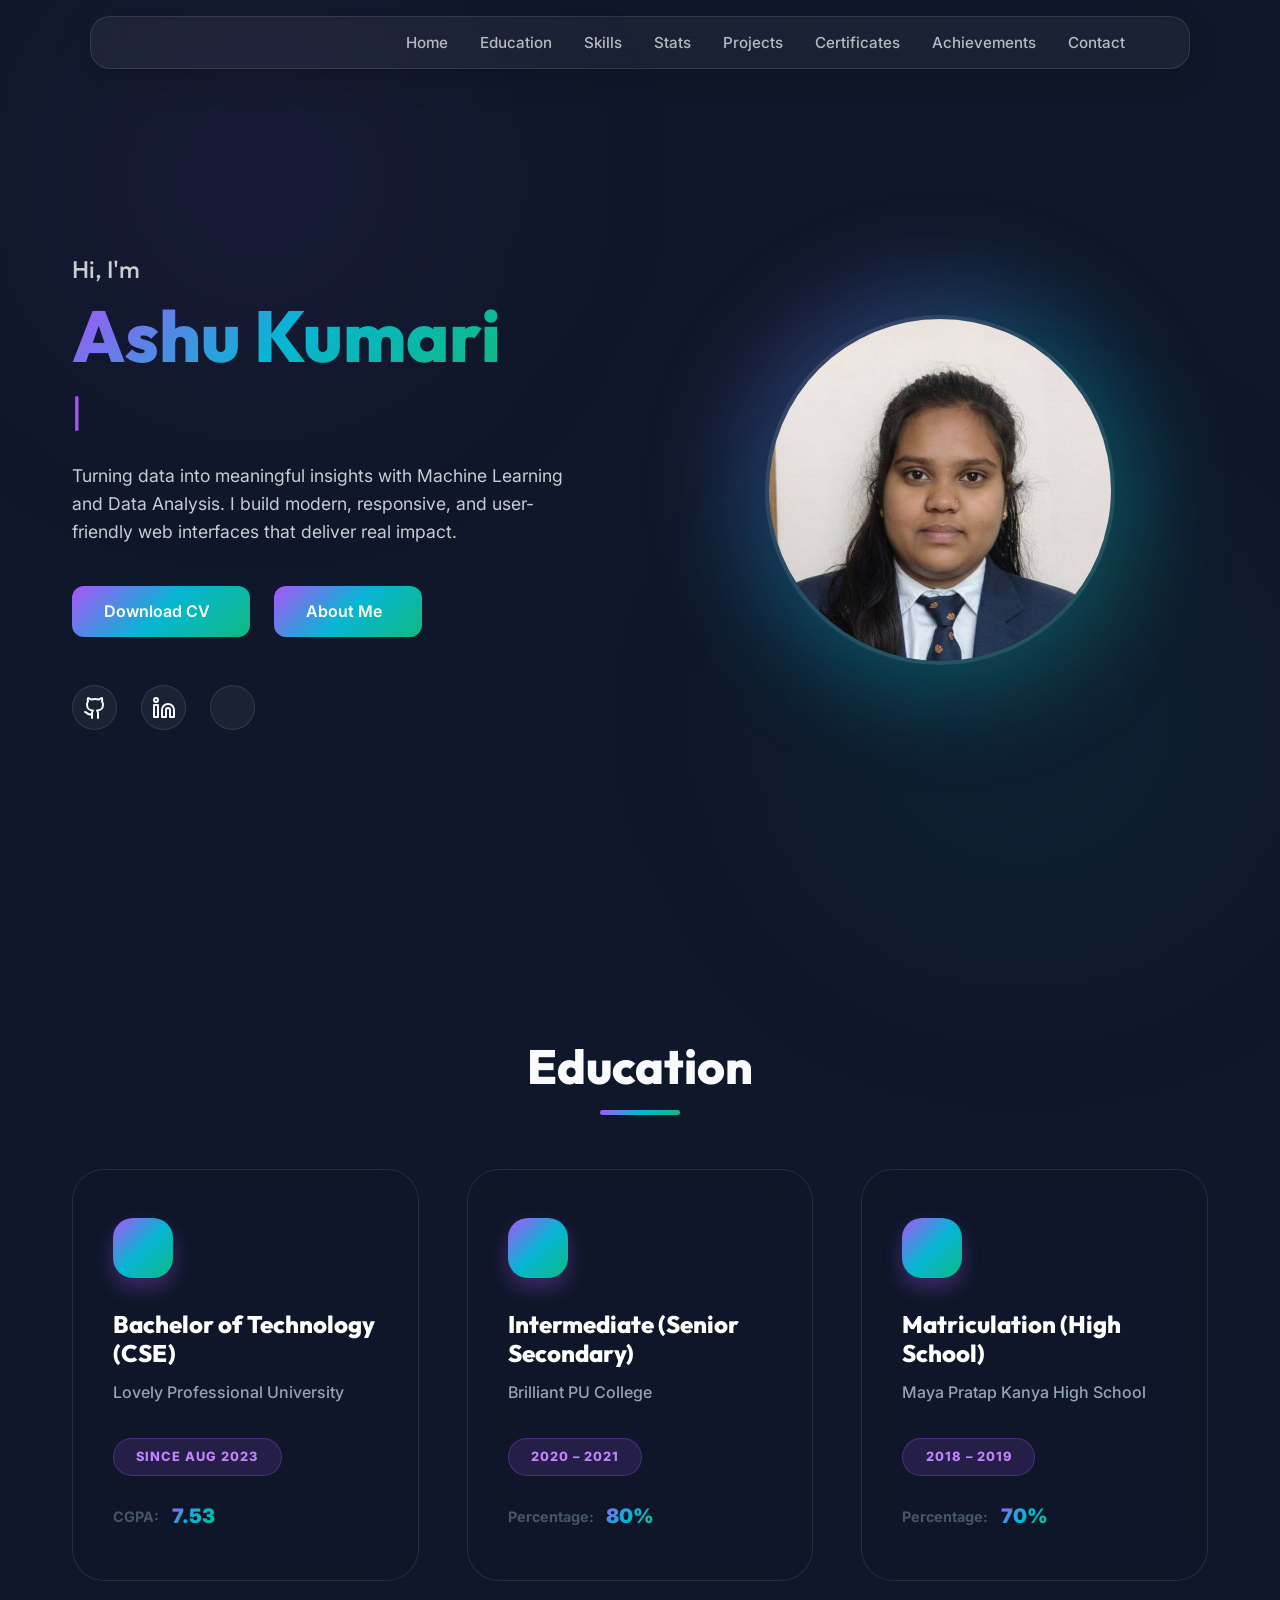
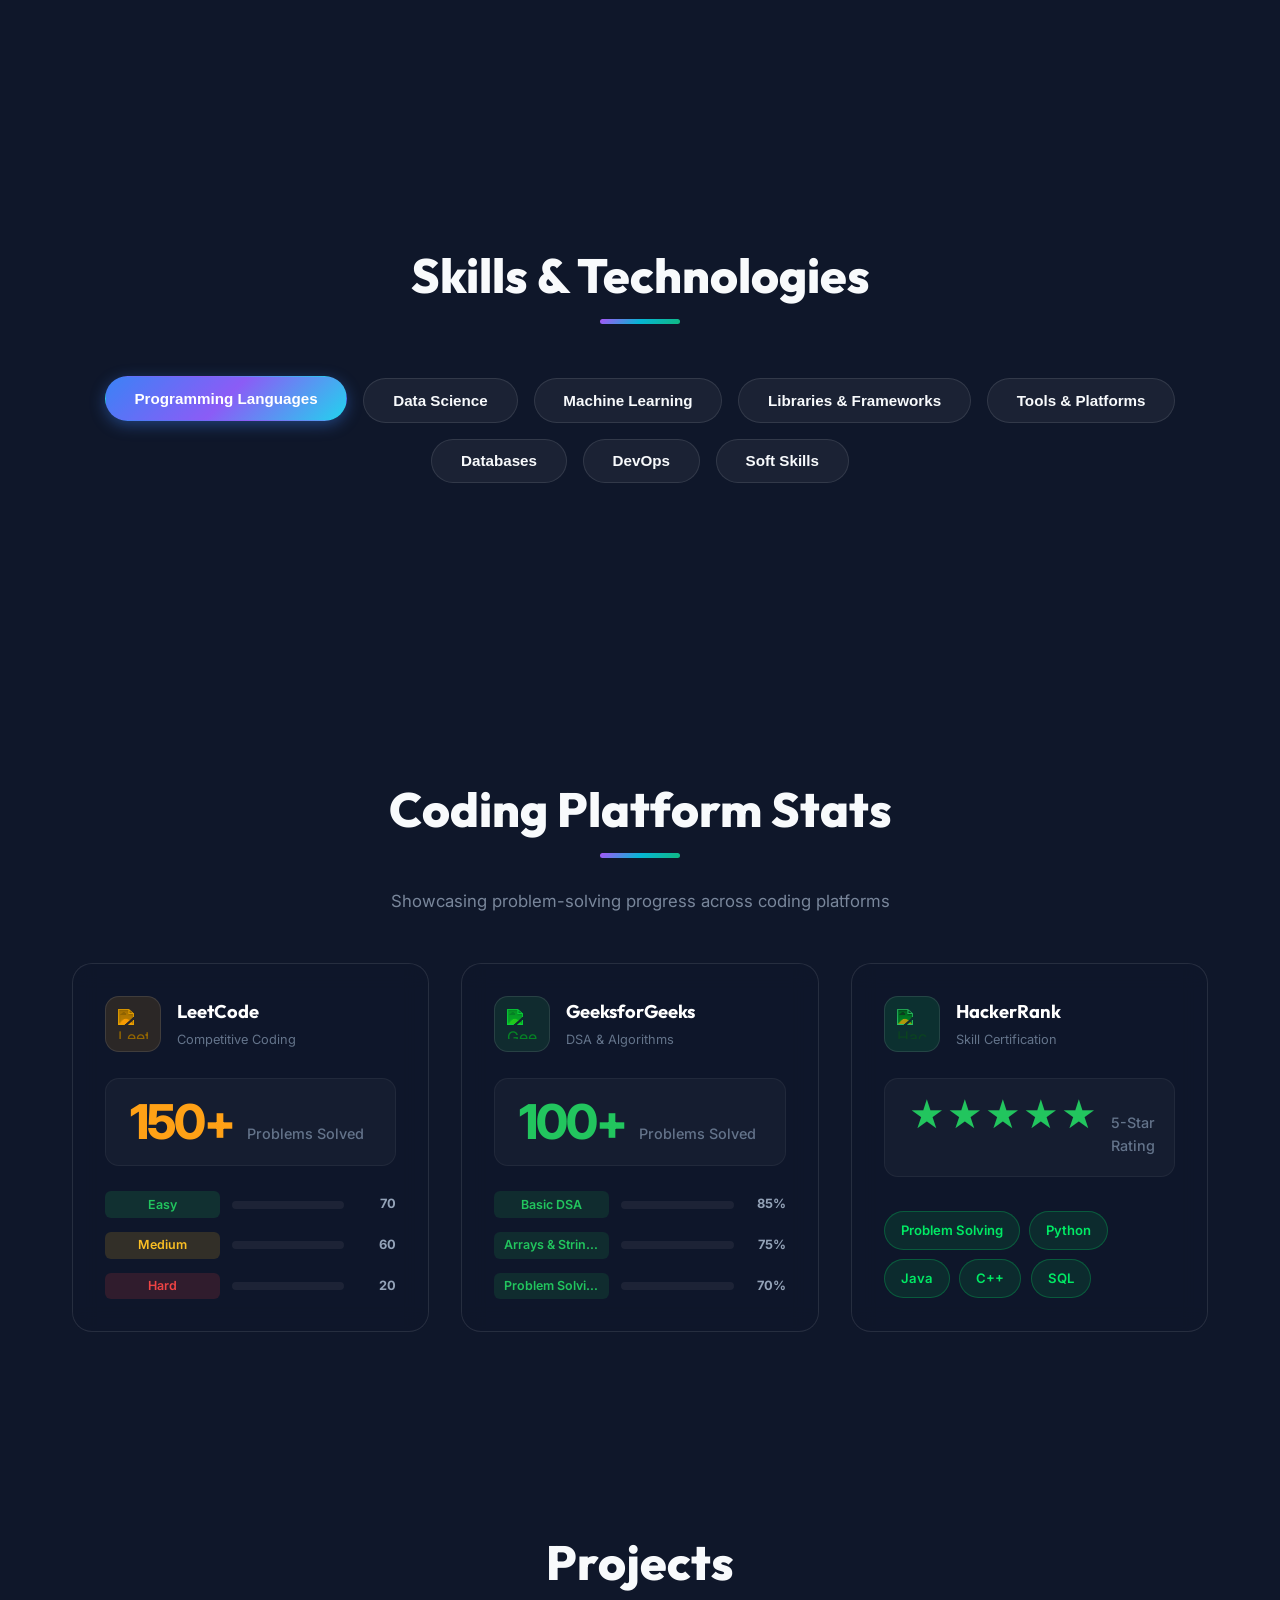
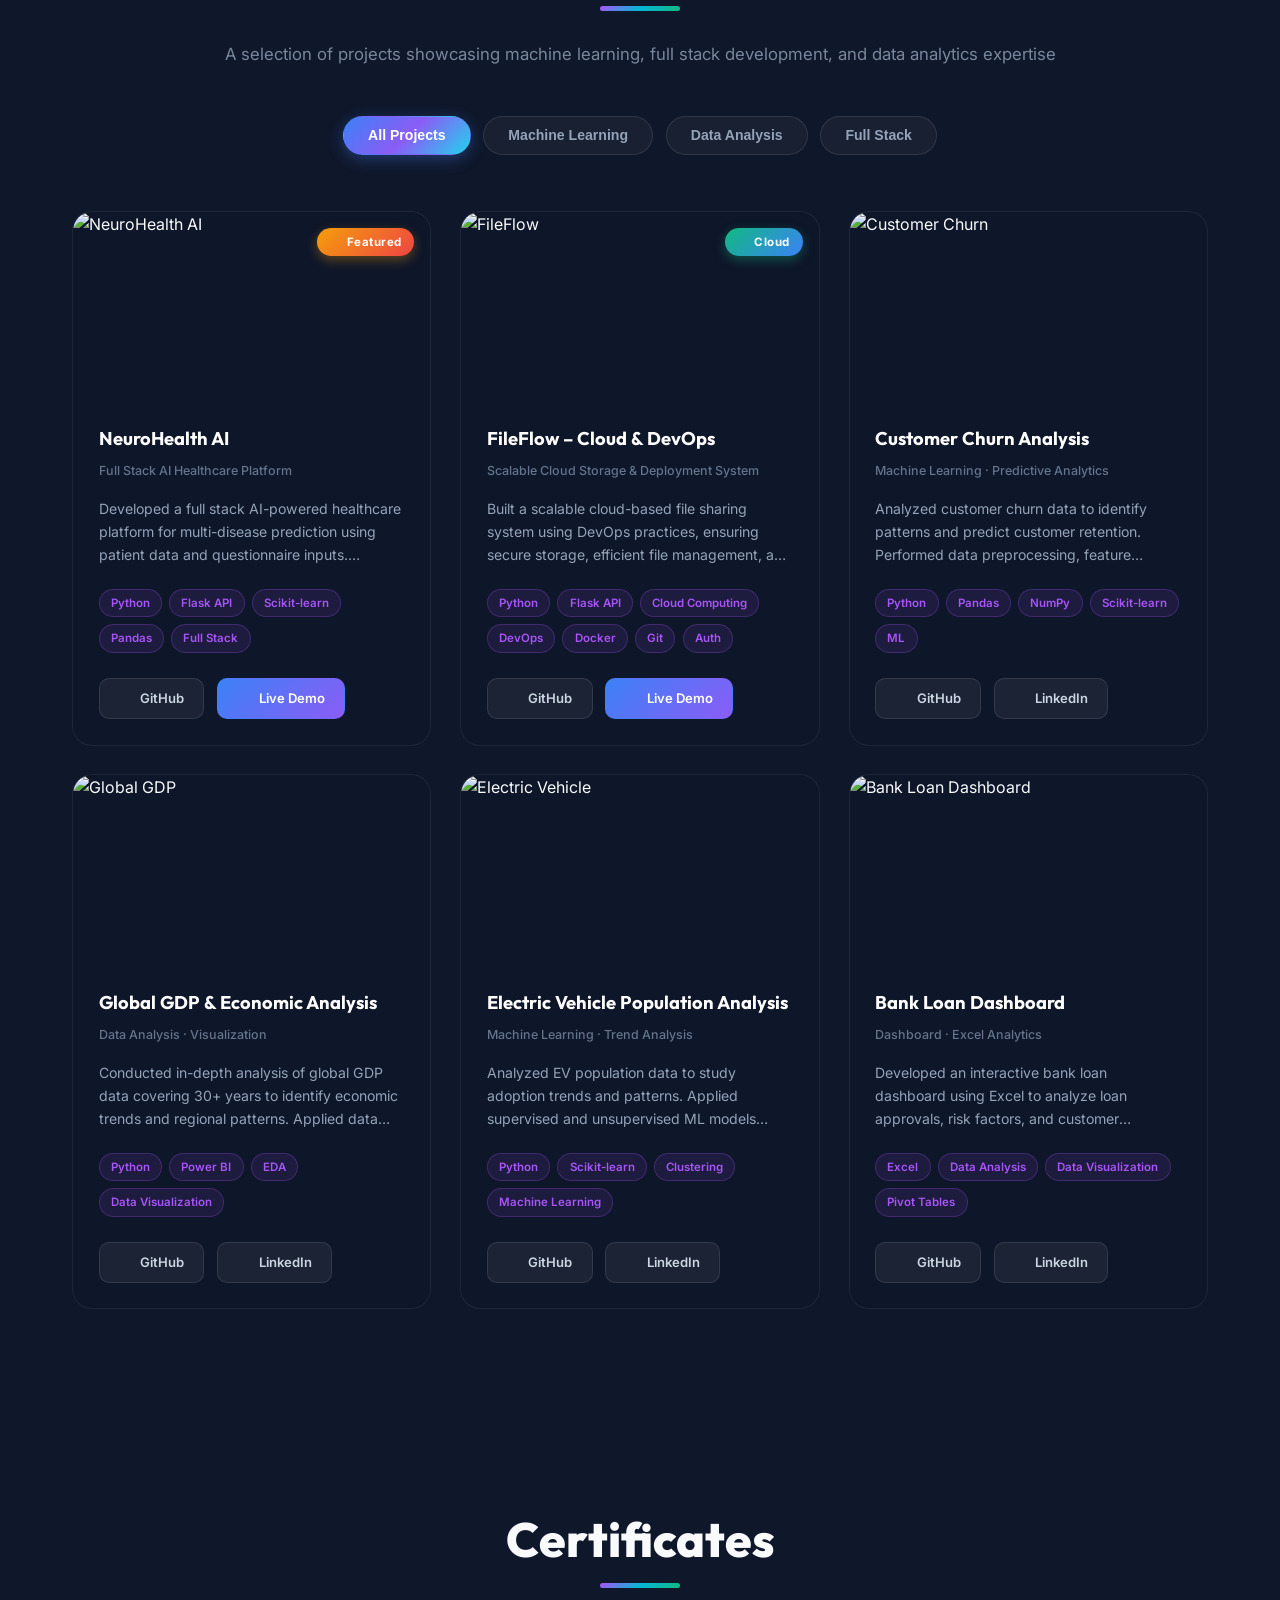
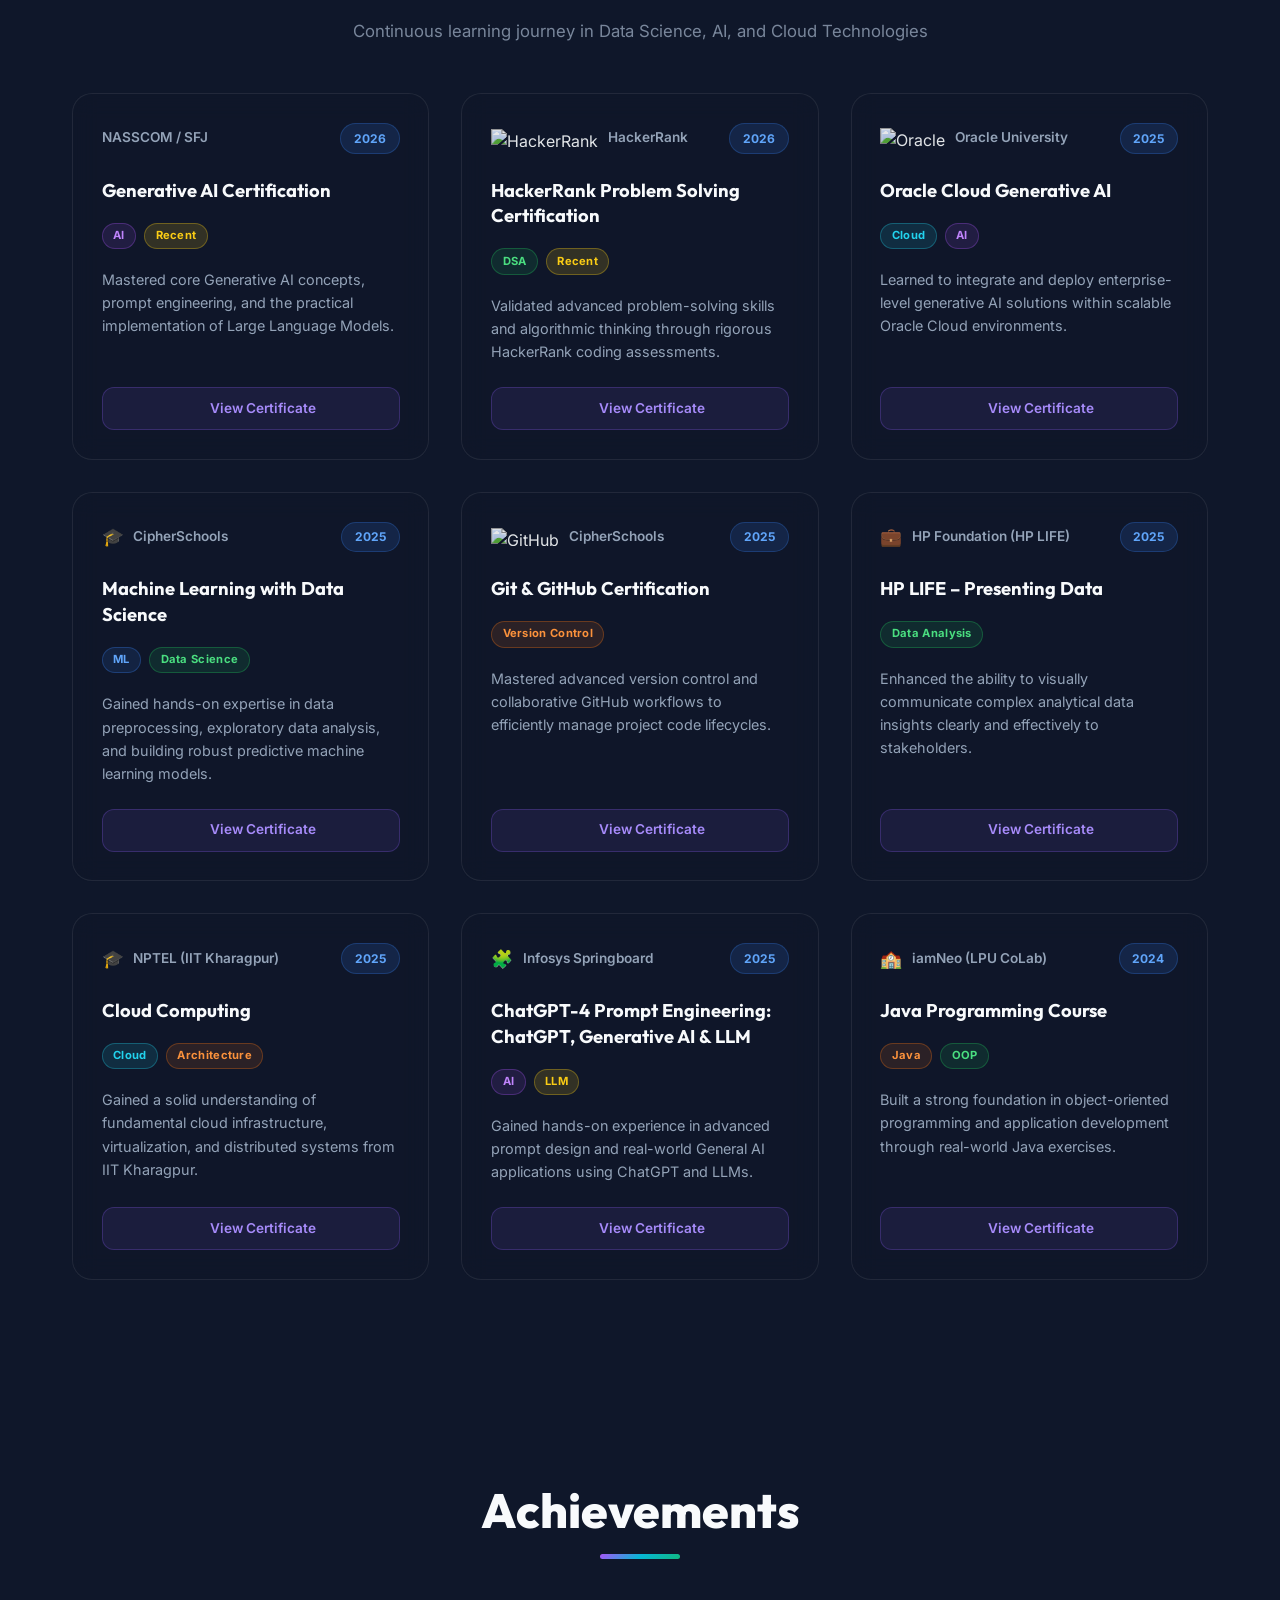
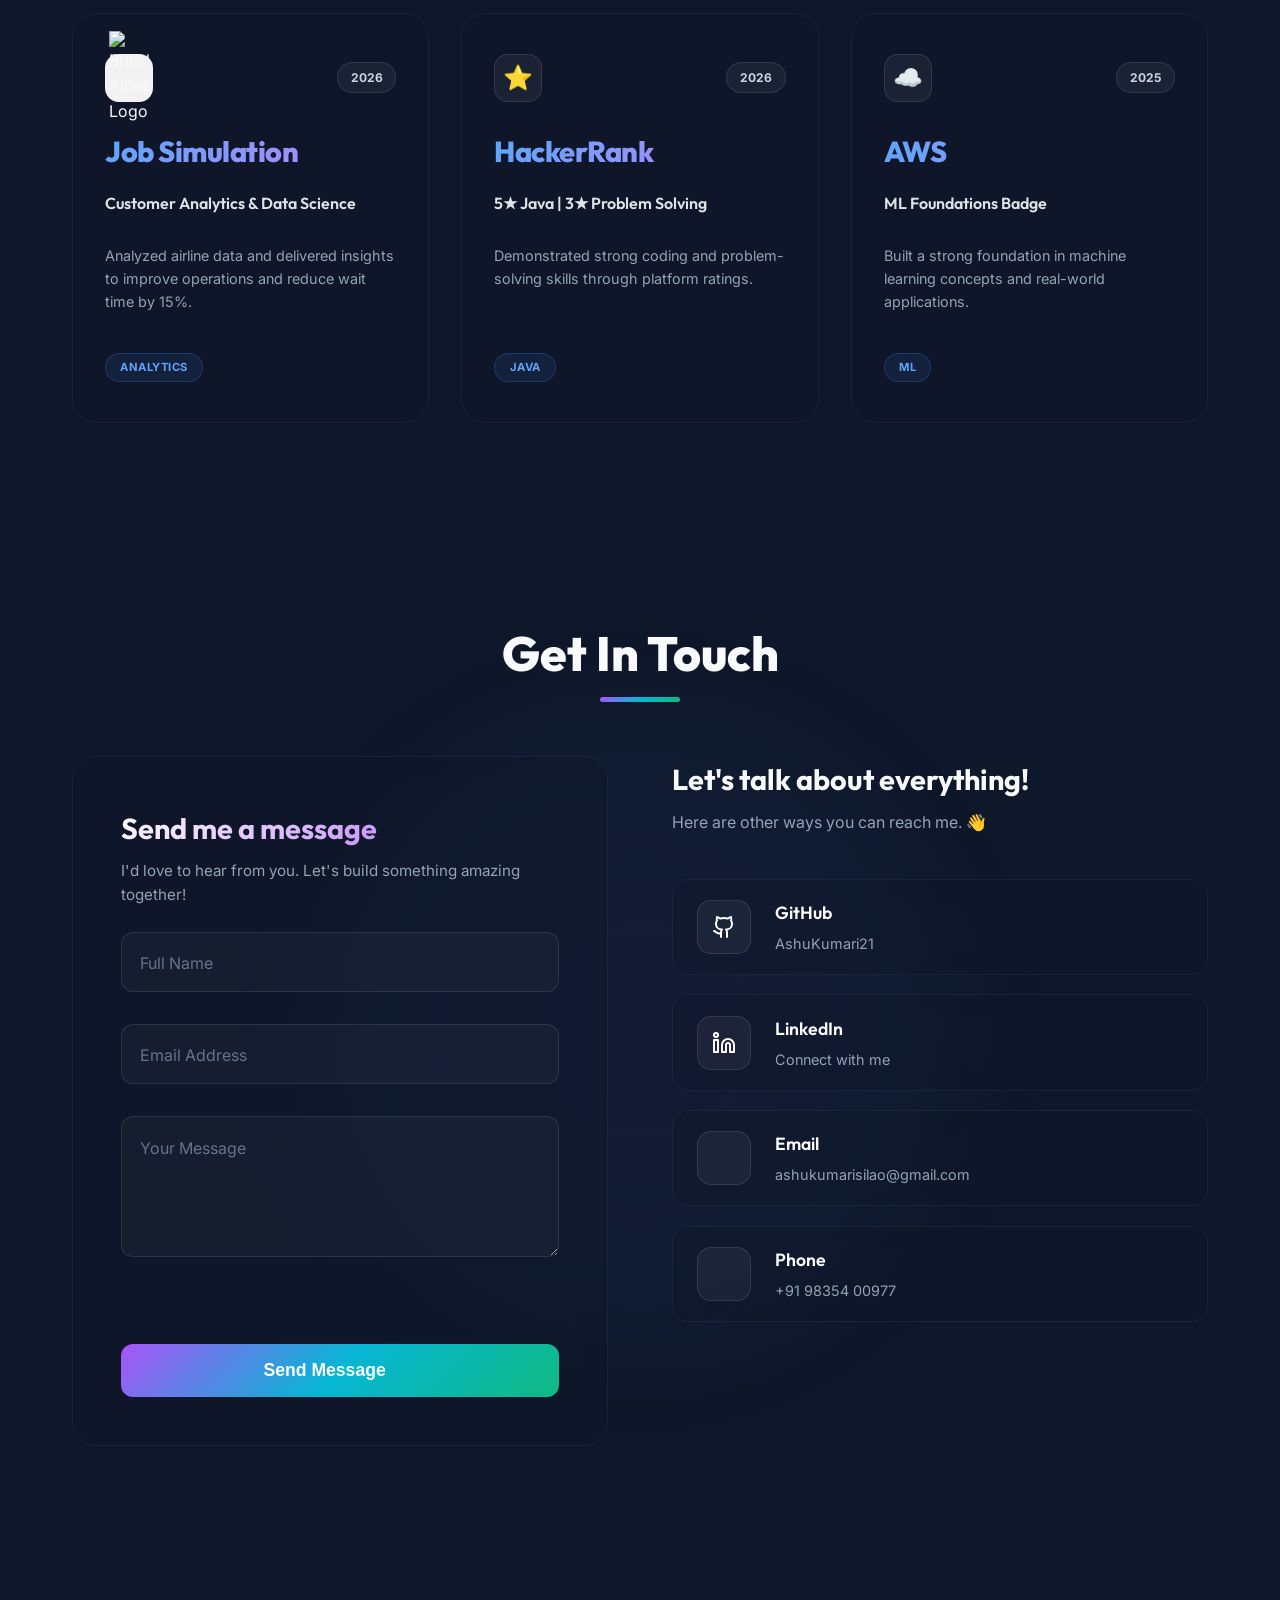
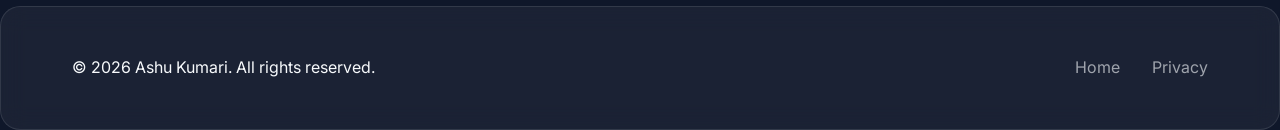
==== commit 11c5c0b3: "feat: integrate custom premium Data Scientist portfolio for Ashu Kumari" ====
--- a/app/index.html
+++ b/app/index.html
@@ -1,896 +1,859 @@
 <!DOCTYPE html>
 <html lang="en">
+
 <head>
-  <meta charset="UTF-8" />
-  <meta name="viewport" content="width=device-width, initial-scale=1.0"/>
-  <title>Ashu Kumari | DevOps & Cloud Engineer Portfolio</title>
-  <link href="https://fonts.googleapis.com/css2?family=Space+Mono:wght@400;700&family=Syne:wght@500;700;800&family=Plus+Jakarta+Sans:wght@300;400;600;700&display=swap" rel="stylesheet"/>
-  <style>
-    :root {
-      --bg: #030305;
-      --surface: rgba(15, 15, 25, 0.6);
-      --surface-hover: rgba(25, 25, 45, 0.8);
-      --accent-cyan: #00f0ff;
-      --accent-purple: #bd00ff;
-      --accent-orange: #ff5e00;
-      --text-main: #f5f5fa;
-      --text-muted: #8b8baf;
-      --border: rgba(255, 255, 255, 0.05);
-      --border-active: rgba(0, 240, 255, 0.3);
-      --glow-cyan: rgba(0, 240, 255, 0.15);
-      --glow-purple: rgba(189, 0, 255, 0.15);
-    }
-
-    * {
-      margin: 0;
-      padding: 0;
-      box-sizing: border-box;
-      scroll-behavior: smooth;
-    }
-
-    body {
-      background: var(--bg);
-      color: var(--text-main);
-      font-family: 'Plus Jakarta Sans', sans-serif;
-      min-height: 100vh;
-      overflow-x: hidden;
-      position: relative;
-    }
-
-    /* Ambient Glow Backgrounds */
-    .ambient-glow {
-      position: absolute;
-      width: 500px;
-      height: 500px;
-      border-radius: 50%;
-      pointer-events: none;
-      filter: blur(150px);
-      z-index: 0;
-      opacity: 0.3;
-    }
-    .glow-1 {
-      top: -100px;
-      right: -100px;
-      background: var(--accent-cyan);
-    }
-    .glow-2 {
-      top: 50%;
-      left: -200px;
-      background: var(--accent-purple);
-    }
-    .glow-3 {
-      bottom: -100px;
-      right: 10% auto;
-      background: var(--accent-orange);
-    }
-
-    /* Cyber Grid */
-    body::before {
-      content: '';
-      position: fixed;
-      inset: 0;
-      background-image: 
-        linear-gradient(rgba(255, 255, 255, 0.007) 1px, transparent 1px),
-        linear-gradient(90deg, rgba(255, 255, 255, 0.007) 1px, transparent 1px);
-      background-size: 50px 50px;
-      pointer-events: none;
-      z-index: 1;
-    }
-
-    /* Glass Navbar */
-    nav {
-      position: fixed;
-      top: 0;
-      left: 0;
-      width: 100%;
-      background: rgba(3, 3, 5, 0.7);
-      backdrop-filter: blur(16px);
-      -webkit-backdrop-filter: blur(16px);
-      border-bottom: 1px solid var(--border);
-      padding: 1.2rem 10%;
-      display: flex;
-      justify-content: space-between;
-      align-items: center;
-      z-index: 1000;
-    }
-
-    .logo {
-      font-family: 'Syne', sans-serif;
-      font-weight: 800;
-      font-size: 1.3rem;
-      letter-spacing: -0.02em;
-      color: var(--text-main);
-      display: flex;
-      align-items: center;
-      gap: 0.3rem;
-      text-decoration: none;
-    }
-
-    .logo span {
-      background: linear-gradient(135deg, var(--accent-cyan), var(--accent-purple));
-      -webkit-background-clip: text;
-      -webkit-text-fill-color: transparent;
-    }
-
-    .nav-links {
-      display: flex;
-      gap: 2.5rem;
-      align-items: center;
-      list-style: none;
-    }
-
-    .nav-links a {
-      color: var(--text-muted);
-      text-decoration: none;
-      font-weight: 500;
-      font-size: 0.95rem;
-      transition: color 0.3s ease;
-    }
-
-    .nav-links a:hover {
-      color: var(--accent-cyan);
-    }
-
-    .status-badge {
-      display: flex;
-      align-items: center;
-      gap: 0.6rem;
-      font-family: 'Space Mono', monospace;
-      font-size: 0.75rem;
-      color: #10b981;
-      background: rgba(16, 185, 129, 0.08);
-      border: 1px solid rgba(16, 185, 129, 0.2);
-      padding: 0.4rem 1rem;
-      border-radius: 100px;
-    }
-
-    .status-dot {
-      width: 8px;
-      height: 8px;
-      border-radius: 50%;
-      background: #10b981;
-      box-shadow: 0 0 10px #10b981;
-      animation: pulse 2s infinite;
-    }
-
-    @keyframes pulse {
-      0%, 100% { opacity: 1; transform: scale(1); }
-      50% { opacity: 0.4; transform: scale(1.1); }
-    }
-
-    /* Hero Section */
-    .hero {
-      position: relative;
-      min-height: 100vh;
-      padding: 10rem 10% 4rem;
-      display: flex;
-      flex-direction: column;
-      justify-content: center;
-      z-index: 2;
-    }
-
-    .hero-tag {
-      display: inline-flex;
-      align-items: center;
-      gap: 0.5rem;
-      background: rgba(0, 240, 255, 0.05);
-      border: 1px solid rgba(0, 240, 255, 0.15);
-      color: var(--accent-cyan);
-      font-family: 'Space Mono', monospace;
-      font-size: 0.8rem;
-      font-weight: 700;
-      letter-spacing: 0.1em;
-      padding: 0.5rem 1.2rem;
-      border-radius: 4px;
-      text-transform: uppercase;
-      margin-bottom: 2rem;
-      width: fit-content;
-    }
-
-    .hero h1 {
-      font-family: 'Syne', sans-serif;
-      font-size: clamp(2.5rem, 7vw, 5rem);
-      font-weight: 800;
-      line-height: 0.95;
-      letter-spacing: -0.03em;
-      margin-bottom: 1.5rem;
-    }
-
-    .hero h1 span.gradient {
-      background: linear-gradient(to right, var(--accent-cyan) 20%, var(--accent-purple) 80%);
-      -webkit-background-clip: text;
-      -webkit-text-fill-color: transparent;
-    }
-
-    .hero h1 span.author-name {
-      text-decoration: underline;
-      text-decoration-color: var(--accent-cyan);
-    }
-
-    .hero-subtitle {
-      font-size: clamp(1.1rem, 2vw, 1.4rem);
-      color: var(--text-muted);
-      max-width: 650px;
-      line-height: 1.6;
-      font-weight: 300;
-      margin-bottom: 3rem;
-    }
-
-    .cta-row {
-      display: flex;
-      gap: 1.5rem;
-      flex-wrap: wrap;
-    }
-
-    .btn {
-      font-family: 'Space Mono', monospace;
-      text-decoration: none;
-      font-weight: 700;
-      font-size: 0.9rem;
-      padding: 1rem 2.2rem;
-      border-radius: 4px;
-      transition: all 0.3s cubic-bezier(0.16, 1, 0.3, 1);
-      cursor: pointer;
-      display: inline-flex;
-      align-items: center;
-      gap: 0.8rem;
-    }
-
-    .btn-primary {
-      background: var(--accent-cyan);
-      color: #030305;
-      box-shadow: 0 4px 20px rgba(0, 240, 255, 0.2);
-    }
-
-    .btn-primary:hover {
-      background: #ffffff;
-      transform: translateY(-2px);
-      box-shadow: 0 8px 30px rgba(255, 255, 255, 0.25);
-    }
-
-    .btn-secondary {
-      background: transparent;
-      color: var(--text-main);
-      border: 1px solid var(--border);
-    }
-
-    .btn-secondary:hover {
-      border-color: var(--accent-cyan);
-      color: var(--accent-cyan);
-      transform: translateY(-2px);
-    }
-
-    /* Pipeline Section */
-    .pipeline-section {
-      padding: 8rem 10%;
-      position: relative;
-      z-index: 2;
-    }
-
-    .section-header {
-      margin-bottom: 4rem;
-    }
-
-    .section-tag {
-      font-family: 'Space Mono', monospace;
-      font-size: 0.8rem;
-      color: var(--accent-purple);
-      text-transform: uppercase;
-      letter-spacing: 0.25em;
-      margin-bottom: 0.8rem;
-      display: block;
-    }
-
-    .section-title {
-      font-family: 'Syne', sans-serif;
-      font-size: clamp(2rem, 4vw, 3rem);
-      font-weight: 700;
-    }
-
-    .pipeline-container {
-      display: grid;
-      grid-template-columns: repeat(5, 1fr);
-      gap: 1.5rem;
-      position: relative;
-    }
-
-    /* Pipeline Line Connector */
-    .pipeline-connector {
-      position: absolute;
-      top: 50%;
-      left: 5%;
-      right: 5%;
-      height: 2px;
-      background: rgba(255, 255, 255, 0.05);
-      z-index: 1;
-      transform: translateY(-50%);
-    }
-
-    .pipeline-progress-bar {
-      position: absolute;
-      top: 0;
-      left: 0;
-      height: 100%;
-      width: 100%;
-      background: linear-gradient(to right, var(--accent-cyan), var(--accent-purple));
-      transform: scaleX(1);
-      transform-origin: left;
-      animation: fillProgress 15s linear infinite;
-    }
-
-    @keyframes fillProgress {
-      0% { transform: scaleX(0); }
-      100% { transform: scaleX(1); }
-    }
-
-    .pipeline-card {
-      background: var(--surface);
-      backdrop-filter: blur(12px);
-      -webkit-backdrop-filter: blur(12px);
-      border: 1px solid var(--border);
-      padding: 2rem 1.5rem;
-      border-radius: 8px;
-      position: relative;
-      z-index: 2;
-      transition: all 0.4s ease;
-      cursor: pointer;
-      display: flex;
-      flex-direction: column;
-      align-items: center;
-      text-align: center;
-    }
-
-    .pipeline-card:hover {
-      border-color: var(--accent-cyan);
-      transform: translateY(-8px);
-      background: var(--surface-hover);
-      box-shadow: 0 10px 30px var(--glow-cyan);
-    }
-
-    .pipeline-num {
-      position: absolute;
-      top: 1rem;
-      left: 1rem;
-      font-family: 'Space Mono', monospace;
-      font-size: 0.75rem;
-      color: var(--text-muted);
-    }
-
-    .pipeline-icon {
-      font-size: 2.2rem;
-      margin-bottom: 1.5rem;
-      background: rgba(255, 255, 255, 0.02);
-      width: 70px;
-      height: 70px;
-      display: flex;
-      align-items: center;
-      justify-content: center;
-      border-radius: 50%;
-      border: 1px solid var(--border);
-      transition: all 0.4s ease;
-    }
-
-    .pipeline-card:hover .pipeline-icon {
-      border-color: var(--accent-cyan);
-      background: rgba(0, 240, 255, 0.05);
-      color: var(--accent-cyan);
-    }
-
-    .pipeline-card h3 {
-      font-family: 'Syne', sans-serif;
-      font-size: 1.1rem;
-      font-weight: 700;
-      margin-bottom: 0.6rem;
-    }
-
-    .pipeline-card p {
-      font-size: 0.8rem;
-      color: var(--text-muted);
-      line-height: 1.5;
-    }
-
-    /* Skills Grid */
-    .skills-section {
-      padding: 8rem 10%;
-      position: relative;
-      z-index: 2;
-    }
-
-    .skills-grid {
-      display: grid;
-      grid-template-columns: repeat(auto-fit, minmax(250px, 1fr));
-      gap: 2rem;
-      margin-top: 4rem;
-    }
-
-    .skill-card {
-      background: var(--surface);
-      backdrop-filter: blur(12px);
-      -webkit-backdrop-filter: blur(12px);
-      border: 1px solid var(--border);
-      padding: 2.5rem 2rem;
-      border-radius: 8px;
-      transition: all 0.4s ease;
-    }
-
-    .skill-card:hover {
-      border-color: var(--accent-purple);
-      box-shadow: 0 10px 30px var(--glow-purple);
-      transform: translateY(-4px);
-    }
-
-    .skill-card h3 {
-      font-family: 'Syne', sans-serif;
-      font-size: 1.25rem;
-      margin-bottom: 1.5rem;
-      display: flex;
-      justify-content: space-between;
-      align-items: center;
-    }
-
-    .skill-card h3 span.icon {
-      font-size: 1.6rem;
-    }
-
-    .skill-item {
-      margin-bottom: 1.2rem;
-    }
-
-    .skill-info {
-      display: flex;
-      justify-content: space-between;
-      font-size: 0.85rem;
-      margin-bottom: 0.4rem;
-      font-family: 'Space Mono', monospace;
-    }
-
-    .skill-name {
-      color: var(--text-main);
-    }
-
-    .skill-val {
-      color: var(--accent-cyan);
-    }
-
-    .skill-bar-bg {
-      background: rgba(255, 255, 255, 0.05);
-      height: 4px;
-      border-radius: 10px;
-      overflow: hidden;
-    }
-
-    .skill-bar-fill {
-      height: 100%;
-      background: linear-gradient(to right, var(--accent-cyan), var(--accent-purple));
-      border-radius: 10px;
-    }
-
-    /* Projects Section */
-    .projects-section {
-      padding: 8rem 10%;
-      position: relative;
-      z-index: 2;
-    }
-
-    .projects-grid {
-      display: grid;
-      grid-template-columns: repeat(auto-fit, minmax(320px, 1fr));
-      gap: 2rem;
-      margin-top: 4rem;
-    }
-
-    .project-card {
-      background: var(--surface);
-      border: 1px solid var(--border);
-      border-radius: 8px;
-      overflow: hidden;
-      transition: all 0.4s ease;
-      display: flex;
-      flex-direction: column;
-    }
-
-    .project-card:hover {
-      border-color: var(--accent-cyan);
-      box-shadow: 0 15px 30px var(--glow-cyan);
-      transform: translateY(-6px);
-    }
-
-    .project-body {
-      padding: 2rem;
-      flex-grow: 1;
-      display: flex;
-      flex-direction: column;
-    }
-
-    .project-tech {
-      display: flex;
-      gap: 0.5rem;
-      flex-wrap: wrap;
-      margin-bottom: 1.2rem;
-    }
-
-    .tech-tag {
-      font-family: 'Space Mono', monospace;
-      font-size: 0.7rem;
-      background: rgba(255, 255, 255, 0.03);
-      border: 1px solid var(--border);
-      color: var(--text-muted);
-      padding: 0.2rem 0.6rem;
-      border-radius: 4px;
-    }
-
-    .project-card:hover .tech-tag {
-      color: var(--accent-cyan);
-      border-color: rgba(0, 240, 255, 0.2);
-    }
-
-    .project-body h3 {
-      font-family: 'Syne', sans-serif;
-      font-size: 1.3rem;
-      font-weight: 700;
-      margin-bottom: 0.8rem;
-    }
-
-    .project-body p {
-      font-size: 0.85rem;
-      color: var(--text-muted);
-      line-height: 1.6;
-      margin-bottom: 1.5rem;
-    }
-
-    .project-link {
-      margin-top: auto;
-      font-family: 'Space Mono', monospace;
-      font-size: 0.8rem;
-      color: var(--accent-cyan);
-      text-decoration: none;
-      font-weight: 700;
-      display: inline-flex;
-      align-items: center;
-      gap: 0.5rem;
-      transition: gap 0.2s ease;
-    }
-
-    .project-link:hover {
-      gap: 0.8rem;
-    }
-
-    /* Footer */
-    footer {
-      border-top: 1px solid var(--border);
-      background: rgba(3, 3, 5, 0.9);
-      padding: 3rem 10%;
-      text-align: center;
-      position: relative;
-      z-index: 2;
-    }
-
-    .footer-content {
-      display: flex;
-      flex-direction: column;
-      align-items: center;
-      gap: 1rem;
-    }
-
-    .footer-logo {
-      font-family: 'Syne', sans-serif;
-      font-weight: 800;
-      font-size: 1.2rem;
-      color: var(--text-main);
-      text-decoration: none;
-    }
-
-    .footer-logo span {
-      color: var(--accent-cyan);
-    }
-
-    .footer-text {
-      font-size: 0.85rem;
-      color: var(--text-muted);
-    }
-
-    .footer-credit {
-      font-family: 'Space Mono', monospace;
-      font-size: 0.75rem;
-      color: var(--accent-cyan);
-      background: rgba(0, 240, 255, 0.04);
-      border: 1px solid rgba(0, 240, 255, 0.1);
-      padding: 0.4rem 1.2rem;
-      border-radius: 100px;
-      margin-top: 1rem;
-      display: inline-flex;
-      align-items: center;
-      gap: 0.5rem;
-    }
-
-    /* Responsive */
-    @media (max-width: 1024px) {
-      .pipeline-container {
-        grid-template-columns: 1fr;
-        gap: 2rem;
-      }
-      .pipeline-connector {
-        display: none;
-      }
-      .pipeline-card {
-        padding: 2.5rem 2rem;
-        align-items: flex-start;
-        text-align: left;
-      }
-      .pipeline-icon {
-        margin-bottom: 1rem;
-      }
-      nav {
-        padding: 1.2rem 5%;
-      }
-      .hero {
-        padding: 10rem 5% 4rem;
-      }
-      .pipeline-section, .skills-section, .projects-section {
-        padding: 6rem 5%;
-      }
-      .nav-links {
-        display: none;
-      }
-    }
-  </style>
+    <meta charset="UTF-8">
+    <meta name="viewport" content="width=device-width, initial-scale=1.0">
+    <title>Ashu Kumari | Data Scientist Portfolio</title>
+    <meta name="description"
+        content="Portfolio of Ashu Kumari, a Data Scientist specializing in Machine Learning, Data Visualization, and Analytics.">
+    <!-- Google Fonts -->
+    <link rel="preconnect" href="https://fonts.googleapis.com">
+    <link rel="preconnect" href="https://fonts.gstatic.com" crossorigin>
+    <link
+        href="https://fonts.googleapis.com/css2?family=Inter:wght@300;400;500;600;700;800&family=Outfit:wght@300;400;500;600;700;800&display=swap"
+        rel="stylesheet">
+    <!-- Lucide Icons -->
+    <script src="https://unpkg.com/lucide@latest"></script>
+    <!-- Chart.js -->
+    <script src="https://cdn.jsdelivr.net/npm/chart.js"></script>
+    <!-- EmailJS -->
+    <script type="text/javascript" src="https://cdn.jsdelivr.net/npm/@emailjs/browser@3/dist/email.min.js"></script>
+    <!-- Custom CSS -->
+    <link rel="stylesheet" href="style.css?v=5.0">
 </head>
-<body>
-
-  <!-- Ambient Background Gradients -->
-  <div class="ambient-glow glow-1"></div>
-  <div class="ambient-glow glow-2"></div>
-  <div class="ambient-glow glow-3"></div>
-
-  <!-- Navigation Bar -->
-  <nav>
-    <a href="#" class="logo">ashu<span>/</span>devops</a>
-    <ul class="nav-links">
-      <li><a href="#pipeline">Deployment Flow</a></li>
-      <li><a href="#skills">Tech Stack</a></li>
-      <li><a href="#projects">Projects</a></li>
-    </ul>
-    <div class="status-badge">
-      <span class="status-dot"></span>
-      DEPLOYED & LIVE
-    </div>
-  </nav>
-
-  <!-- Hero Section -->
-  <section class="hero">
-    <div class="hero-tag">⚡ Automated Infrastructure & CI/CD</div>
-    <h1>Building robust pipelines.<br/>Deploying <span class="gradient">automatically.</span></h1>
-    <p class="hero-subtitle">
-      Hi, I'm <span class="author-name">Ashu Kumari</span>. I engineer high-availability cloud setups, automated build servers, and sleek developer experiences with zero friction.
-    </p>
-    <div class="cta-row">
-      <a href="https://github.com/inaraartemis/Portfolio-update" target="_blank" class="btn btn-primary">
-        View GitHub Repo
-        <svg width="18" height="18" viewBox="0 0 24 24" fill="none" stroke="currentColor" stroke-width="2"><path d="M9 19c-5 1.5-5-2.5-7-3m14 6v-3.87a3.37 3.37 0 0 0-.94-2.61c3.14-.35 6.44-1.54 6.44-7A5.44 5.44 0 0 0 20 4.77 5.07 5.07 0 0 0 19.91 1S18.73.65 16 2.48a13.38 13.38 0 0 0-7 0C6.27.65 5.09 1 5.09 1A5.07 5.07 0 0 0 5 4.77a5.44 5.44 0 0 0-1.5 3.78c0 5.42 3.3 6.61 6.44 7A3.37 3.37 0 0 0 9 18.13V22"></path></svg>
-      </a>
-      <a href="#pipeline" class="btn btn-secondary">See DevOps Flow ↓</a>
-    </div>
-  </section>
-
-  <!-- Pipeline Section (Core DevOps Final Project implementation) -->
-  <section class="pipeline-section" id="pipeline">
-    <div class="section-header">
-      <span class="section-tag">// DevOps Final Project</span>
-      <h2 class="section-title">Automated CI/CD Pipeline Flow</h2>
-    </div>
-
-    <div class="pipeline-container">
-      <div class="pipeline-connector">
-        <div class="pipeline-progress-bar"></div>
-      </div>
-
-      <!-- Step 1 -->
-      <div class="pipeline-card">
-        <span class="pipeline-num">01 / STAGE</span>
-        <div class="pipeline-icon">👨‍💻</div>
-        <h3>Code Push</h3>
-        <p>Developer pushes code to the GitHub <code>main</code> branch.</p>
-      </div>
-
-      <!-- Step 2 -->
-      <div class="pipeline-card">
-        <span class="pipeline-num">02 / TRIGGER</span>
-        <div class="pipeline-icon">🔔</div>
-        <h3>Webhook</h3>
-        <p>GitHub fires a Webhook to notify Jenkins instantly.</p>
-      </div>
-
-      <!-- Step 3 -->
-      <div class="pipeline-card">
-        <span class="pipeline-num">03 / BUILD</span>
-        <div class="pipeline-icon">🔨</div>
-        <h3>Build Job</h3>
-        <p>Jenkins pulls latest code and initializes build process.</p>
-      </div>
-
-      <!-- Step 4 -->
-      <div class="pipeline-card">
-        <span class="pipeline-num">04 / TEST</span>
-        <div class="pipeline-icon">🧪</div>
-        <h3>Test Automation</h3>
-        <p>Automated tests verify structure and asset integrity.</p>
-      </div>
-
-      <!-- Step 5 -->
-      <div class="pipeline-card">
-        <span class="pipeline-num">05 / DEPLOY</span>
-        <div class="pipeline-icon">🚀</div>
-        <h3>Nginx Deploy</h3>
-        <p>Code is live on AWS EC2 at the web server directory.</p>
-      </div>
-    </div>
-  </section>
-
-  <!-- Skills Section -->
-  <section class="skills-section" id="skills">
-    <div class="section-header">
-      <span class="section-tag">// Engineering Expertise</span>
-      <h2 class="section-title">Technology & Skills</h2>
-    </div>
-
-    <div class="skills-grid">
-      <!-- Card 1: DevOps -->
-      <div class="skill-card">
-        <h3><span>DevOps & Automation</span> <span class="icon">⚙️</span></h3>
-        <div class="skill-item">
-          <div class="skill-info">
-            <span class="skill-name">Jenkins (Pipelines-as-Code)</span>
-            <span class="skill-val">90%</span>
-          </div>
-          <div class="skill-bar-bg"><div class="skill-bar-fill" style="width: 90%;"></div></div>
+
+<body class="dark">
+    <!-- Background Elements -->
+    <div class="bg-glow-1"></div>
+    <div class="bg-glow-2"></div>
+    <div class="bg-stars"></div>
+
+    <!-- Navigation -->
+    <nav id="navbar" class="glass">
+        <div class="container nav-content">
+            <div class="logo">
+                <!-- Logo removed per user request -->
+            </div>
+            <ul class="nav-links">
+                <li><a href="#hero">Home</a></li>
+                <li><a href="#education">Education</a></li>
+                <li><a href="#skills">Skills</a></li>
+                <li><a href="#coding-stats">Stats</a></li>
+                <li><a href="#projects">Projects</a></li>
+                <li><a href="#certifications">Certificates</a></li>
+                <li><a href="#achievements">Achievements</a></li>
+                <li><a href="#contact">Contact</a></li>
+            </ul>
+            <!-- Actions removed per user request -->
         </div>
-        <div class="skill-item">
-          <div class="skill-info">
-            <span class="skill-name">Docker Containers</span>
-            <span class="skill-val">80%</span>
-          </div>
-          <div class="skill-bar-bg"><div class="skill-bar-fill" style="width: 80%;"></div></div>
+    </nav>
+
+    <main>
+        <!-- Hero Section -->
+        <section id="hero" class="hero-section container">
+            <div class="hero-content">
+                <h2 class="hero-greeting">Hi, I'm</h2>
+                <h1 class="hero-name"><span class="gradient-text">Ashu Kumari</span></h1>
+                <div class="typewriter-container">
+                    <span id="typewriter"></span><span class="cursor">|</span>
+                </div>
+                <p class="hero-bio">
+                    Turning data into meaningful insights with Machine Learning and Data Analysis. 
+                    I build modern, responsive, and user-friendly web interfaces that deliver real impact.
+                </p>
+                <div class="hero-actions">
+                    <a href="resume.html" target="_blank" class="btn primary-btn" id="resume-download">Download CV <i data-lucide="download"></i></a>
+                    <a href="about.html" class="btn primary-btn">About Me <i data-lucide="user"></i></a>
+                </div>
+                <div class="hero-socials">
+                    <a href="https://github.com/AshuKumari21" target="_blank" class="social-link" title="GitHub">
+                        <svg xmlns="http://www.w3.org/2000/svg" width="24" height="24" viewBox="0 0 24 24" fill="none" stroke="currentColor" stroke-width="2" stroke-linecap="round" stroke-linejoin="round" class="custom-icon"><path d="M15 22v-4a4.8 4.8 0 0 0-1-3.5c3 0 6-2 6-5.5.08-1.25-.27-2.48-1-3.5.28-1.15.28-2.35 0-3.5 0 0-1 0-3 1.5-2.64-.5-5.36-.5-8 0C6 2 5 2 5 2c-.3 1.15-.3 2.35 0 3.5A5.403 5.403 0 0 0 4 9c0 3.5 3 5.5 6 5.5-.39.49-.68 1.05-.85 1.65-.17.6-.22 1.23-.15 1.85v4"></path><path d="M9 18c-4.51 2-5-2-7-2"></path></svg>
+                    </a>
+                    <a href="https://www.linkedin.com/in/ashu-kumari-690643297/" target="_blank" class="social-link"
+                        title="LinkedIn">
+                        <svg xmlns="http://www.w3.org/2000/svg" width="24" height="24" viewBox="0 0 24 24" fill="none" stroke="currentColor" stroke-width="2" stroke-linecap="round" stroke-linejoin="round" class="custom-icon"><path d="M16 8a6 6 0 0 1 6 6v7h-4v-7a2 2 0 0 0-2-2 2 2 0 0 0-2 2v7h-4v-7a6 6 0 0 1 6-6z"></path><rect width="4" height="12" x="2" y="9"></rect><circle cx="4" cy="4" r="2"></circle></svg>
+                    </a>
+                    <a href="mailto:ashukumari111ashu@gmail.com" class="social-link" title="Email"><i
+                            data-lucide="mail"></i></a>
+                </div>
+            </div>
+            <div class="hero-image-container">
+                <div class="image-mask">
+                    <img id="profile-img" src="assets/profile.jpg" alt="Ashu Kumari">
+                </div>
+                <div class="glow-ring"></div>
+            </div>
+        </section>
+
+    </main>
+
+        <!-- Education Section -->
+        <section id="education" class="education-section scroll-reveal">
+            <div class="container">
+                <h2 class="section-title">Education</h2>
+                <div class="education-grid">
+                    <!-- Edu 1 -->
+                    <div class="education-card-v2 tilt-card">
+                        <div class="edu-card-top">
+                            <div class="edu-icon-sm"><i data-lucide="graduation-cap"></i></div>
+                            <h3 class="edu-title">Bachelor of Technology (CSE)</h3>
+                            <p class="edu-institution">Lovely Professional University</p>
+                        </div>
+                        <div class="edu-card-bottom">
+                            <span class="edu-date-pill">Since Aug 2023</span>
+                            <div class="edu-score-minimal">
+                                <span class="score-label">CGPA:</span>
+                                <span class="score-value">7.53</span>
+                            </div>
+                        </div>
+                    </div>
+
+                    <!-- Edu 2 -->
+                    <div class="education-card-v2 tilt-card">
+                        <div class="edu-card-top">
+                            <div class="edu-icon-sm"><i data-lucide="book-open"></i></div>
+                            <h3 class="edu-title">Intermediate (Senior Secondary)</h3>
+                            <p class="edu-institution">Brilliant PU College</p>
+                        </div>
+                        <div class="edu-card-bottom">
+                            <span class="edu-date-pill">2020 – 2021</span>
+                            <div class="edu-score-minimal">
+                                <span class="score-label">Percentage:</span>
+                                <span class="score-value">80%</span>
+                            </div>
+                        </div>
+                    </div>
+
+                    <!-- Edu 3 -->
+                    <div class="education-card-v2 tilt-card">
+                        <div class="edu-card-top">
+                            <div class="edu-icon-sm"><i data-lucide="award"></i></div>
+                            <h3 class="edu-title">Matriculation (High School)</h3>
+                            <p class="edu-institution">Maya Pratap Kanya High School</p>
+                        </div>
+                        <div class="edu-card-bottom">
+                            <span class="edu-date-pill">2018 – 2019</span>
+                            <div class="edu-score-minimal">
+                                <span class="score-label">Percentage:</span>
+                                <span class="score-value">70%</span>
+                            </div>
+                        </div>
+                    </div>
+                </div>
+            </div>
+        </section>
+
+        <!-- Skills Section -->
+        <section id="skills" class="skills-section scroll-reveal">
+            <div class="container">
+                <h2 class="section-title">Skills & Technologies</h2>
+                <div class="skills-tabs">
+                    <button class="tab-btn active" data-tab="programming">Programming Languages</button>
+                    <button class="tab-btn" data-tab="datascience">Data Science</button>
+                    <button class="tab-btn" data-tab="ml">Machine Learning</button>
+                    <button class="tab-btn" data-tab="libraries">Libraries & Frameworks</button>
+                    <button class="tab-btn" data-tab="tools">Tools & Platforms</button>
+                    <button class="tab-btn" data-tab="databases">Databases</button>
+                    <button class="tab-btn" data-tab="devops">DevOps</button>
+                    <button class="tab-btn" data-tab="softskills">Soft Skills</button>
+                </div>
+                <div id="skills-grid" class="skills-grid">
+                    <!-- Skills will be injected by JS -->
+                </div>
+            </div>
+        </section>
+
+        <!-- Coding Platform Stats Section -->
+        <section id="coding-stats" class="coding-stats-section scroll-reveal">
+            <div class="container">
+                <h2 class="section-title">Coding Platform Stats</h2>
+                <p class="section-subtitle">Showcasing problem-solving progress across coding platforms</p>
+
+                <div class="stats-grid">
+
+                    <!-- LeetCode Card -->
+                    <div class="stats-card glass leetcode-card scroll-reveal">
+                        <div class="stats-card-header">
+                            <div class="platform-logo-wrap leetcode-bg">
+                                <img src="https://raw.githubusercontent.com/simple-icons/simple-icons/develop/icons/leetcode.svg"
+                                    alt="LeetCode" class="platform-logo leetcode-logo">
+                            </div>
+                            <div class="platform-title-block">
+                                <h3 class="platform-name">LeetCode</h3>
+                                <p class="platform-label">Competitive Coding</p>
+                            </div>
+                            <a href="https://leetcode.com/u/aashu_21/" target="_blank" class="platform-link"><i
+                                    data-lucide="external-link"></i></a>
+                        </div>
+                        <div class="stats-highlight">
+                            <span class="stat-number leetcode-color">150+</span>
+                            <span class="stat-desc">Problems Solved</span>
+                        </div>
+                        <div class="difficulty-bars">
+                            <div class="diff-row">
+                                <span class="diff-label easy">Easy</span>
+                                <div class="diff-bar-bg">
+                                    <div class="diff-bar easy-bar" style="width:0%" data-width="70%"></div>
+                                </div>
+                                <span class="diff-count">70</span>
+                            </div>
+                            <div class="diff-row">
+                                <span class="diff-label medium">Medium</span>
+                                <div class="diff-bar-bg">
+                                    <div class="diff-bar medium-bar" style="width:0%" data-width="57%"></div>
+                                </div>
+                                <span class="diff-count">60</span>
+                            </div>
+                            <div class="diff-row">
+                                <span class="diff-label hard">Hard</span>
+                                <div class="diff-bar-bg">
+                                    <div class="diff-bar hard-bar" style="width:0%" data-width="19%"></div>
+                                </div>
+                                <span class="diff-count">20</span>
+                            </div>
+                        </div>
+                    </div>
+
+                    <!-- GeeksforGeeks Card -->
+                    <div class="stats-card glass gfg-card scroll-reveal">
+                        <div class="stats-card-header">
+                            <div class="platform-logo-wrap gfg-bg">
+                                <img src="https://raw.githubusercontent.com/simple-icons/simple-icons/develop/icons/geeksforgeeks.svg"
+                                    alt="GeeksforGeeks" class="platform-logo gfg-logo">
+                            </div>
+                            <div class="platform-title-block">
+                                <h3 class="platform-name">GeeksforGeeks</h3>
+                                <p class="platform-label">DSA & Algorithms</p>
+                            </div>
+                            <a href="https://www.geeksforgeeks.org/profile/ashukumablza" target="_blank"
+                                class="platform-link"><i data-lucide="external-link"></i></a>
+                        </div>
+                        <div class="stats-highlight">
+                            <span class="stat-number gfg-color">100+</span>
+                            <span class="stat-desc">Problems Solved</span>
+                        </div>
+                        <div class="difficulty-bars">
+                            <div class="diff-row">
+                                <span class="diff-label gfg-tag">Basic DSA</span>
+                                <div class="diff-bar-bg">
+                                    <div class="diff-bar gfg-bar" style="width:0%" data-width="85%"></div>
+                                </div>
+                                <span class="diff-count">85%</span>
+                            </div>
+                            <div class="diff-row">
+                                <span class="diff-label gfg-tag">Arrays & Strings</span>
+                                <div class="diff-bar-bg">
+                                    <div class="diff-bar gfg-bar" style="width:0%" data-width="75%"></div>
+                                </div>
+                                <span class="diff-count">75%</span>
+                            </div>
+                            <div class="diff-row">
+                                <span class="diff-label gfg-tag">Problem Solving</span>
+                                <div class="diff-bar-bg">
+                                    <div class="diff-bar gfg-bar" style="width:0%" data-width="70%"></div>
+                                </div>
+                                <span class="diff-count">70%</span>
+                            </div>
+                        </div>
+                    </div>
+
+                    <!-- HackerRank Card -->
+                    <div class="stats-card glass hackerrank-card scroll-reveal">
+                        <div class="stats-card-header">
+                            <div class="platform-logo-wrap hr-bg">
+                                <img src="https://raw.githubusercontent.com/simple-icons/simple-icons/develop/icons/hackerrank.svg"
+                                    alt="HackerRank" class="platform-logo hr-logo">
+                            </div>
+                            <div class="platform-title-block">
+                                <h3 class="platform-name">HackerRank</h3>
+                                <p class="platform-label">Skill Certification</p>
+                            </div>
+                            <a href="https://www.hackerrank.com/profile/ashukumari111as1" target="_blank"
+                                class="platform-link"><i data-lucide="external-link"></i></a>
+                        </div>
+                        <div class="stats-highlight">
+                            <span class="star-rating">★★★★★</span>
+                            <span class="stat-desc">5-Star Rating</span>
+                        </div>
+                        <div class="badge-wrap">
+                            <span class="skill-badge hr-badge">Problem Solving</span>
+                            <span class="skill-badge hr-badge">Python</span>
+                            <span class="skill-badge hr-badge">Java</span>
+                            <span class="skill-badge hr-badge">C++</span>
+                            <span class="skill-badge hr-badge">SQL</span>
+                        </div>
+                    </div>
+
+                </div>
+            </div>
+        </section>
+
+        <!-- Projects Section -->
+        <section id="projects" class="projects-section scroll-reveal">
+            <div class="container">
+                <h2 class="section-title">Projects</h2>
+                <p class="section-subtitle">A selection of projects showcasing machine learning, full stack development,
+                    and data analytics expertise</p>
+
+                <!-- Filter Tabs -->
+                <div class="project-filters">
+                    <button class="filter-btn active" data-filter="all">All Projects</button>
+                    <button class="filter-btn" data-filter="ml">Machine Learning</button>
+                    <button class="filter-btn" data-filter="data">Data Analysis</button>
+                    <button class="filter-btn" data-filter="fullstack">Full Stack</button>
+                </div>
+
+                <!-- Projects Grid -->
+                <div class="projects-grid" id="projects-grid">
+
+                    <!-- Project 1: NeuroHealth AI (Featured) -->
+                    <div class="project-card glass scroll-reveal" data-category="fullstack ml">
+                        <div class="featured-badge"><i data-lucide="star"></i> Featured</div>
+                        <div class="project-visual">
+                            <img src="https://images.unsplash.com/photo-1576091160399-112ba8d25d1d?auto=format&fit=crop&w=800&q=80"
+                                alt="NeuroHealth AI" class="proj-img">
+                        </div>
+                        <div class="project-body">
+                            <h3 class="project-title">NeuroHealth AI</h3>
+                            <p class="project-sub">Full Stack AI Healthcare Platform</p>
+                            <p class="project-desc">Developed a full stack AI-powered healthcare platform for
+                                multi-disease prediction using patient data and questionnaire inputs. Integrated ML
+                                models with a Flask REST API for real-time predictions and built an interactive
+                                dashboard for users.</p>
+                            <div class="project-tags">
+                                <span class="tag">Python</span>
+                                <span class="tag">Flask API</span>
+                                <span class="tag">Scikit-learn</span>
+                                <span class="tag">Pandas</span>
+                                <span class="tag">Full Stack</span>
+                            </div>
+                            <div class="project-links">
+                                <a href="https://github.com/AshuKumari21/AI-Healthcare-Diagnosis-System" target="_blank"
+                                    class="proj-btn github-btn"><i data-lucide="github"></i> GitHub</a>
+                                <a href="https://ai-healthcare-diagnosis-system-2.onrender.com/" target="_blank"
+                                    class="proj-btn demo-btn"><i data-lucide="external-link"></i> Live Demo</a>
+                            </div>
+                        </div>
+                    </div>
+
+                    <!-- Project 1.5: FileFlow -->
+                    <div class="project-card glass scroll-reveal" data-category="fullstack">
+                        <div class="featured-badge"
+                            style="background: linear-gradient(135deg, #10b981, #3b82f6); box-shadow: 0 4px 12px rgba(16,185,129,0.35);">
+                            <i data-lucide="cloud"></i> Cloud
+                        </div>
+                        <div class="project-visual">
+                            <img src="https://images.unsplash.com/photo-1451187580459-43490279c0fa?auto=format&fit=crop&w=800&q=80"
+                                alt="FileFlow" class="proj-img">
+                        </div>
+                        <div class="project-body">
+                            <h3 class="project-title">FileFlow – Cloud & DevOps</h3>
+                            <p class="project-sub">Scalable Cloud Storage & Deployment System</p>
+                            <p class="project-desc">Built a scalable cloud-based file sharing system using DevOps
+                                practices, ensuring secure storage, efficient file management, and reliable deployment.
+                            </p>
+                            <div class="project-tags">
+                                <span class="tag">Python</span>
+                                <span class="tag">Flask API</span>
+                                <span class="tag">Cloud Computing</span>
+                                <span class="tag">DevOps</span>
+                                <span class="tag">Docker</span>
+                                <span class="tag">Git</span>
+                                <span class="tag">Auth</span>
+                            </div>
+                            <div class="project-links">
+                                <a href="https://github.com/AshuKumari21/FileFlow" target="_blank"
+                                    class="proj-btn github-btn"><i data-lucide="github"></i> GitHub</a>
+                                <a href="https://cloudsharecloudfilesharing.vercel.app/" target="_blank"
+                                    class="proj-btn demo-btn"><i data-lucide="external-link"></i> Live Demo</a>
+                            </div>
+                        </div>
+                    </div>
+
+                    <!-- Project 2: Customer Churn -->
+                    <div class="project-card glass scroll-reveal" data-category="ml">
+                        <div class="project-visual">
+                            <img src="https://images.unsplash.com/photo-1551288049-bebda4e38f71?auto=format&fit=crop&w=800&q=80"
+                                alt="Customer Churn" class="proj-img">
+                        </div>
+                        <div class="project-body">
+                            <h3 class="project-title">Customer Churn Analysis</h3>
+                            <p class="project-sub">Machine Learning · Predictive Analytics</p>
+                            <p class="project-desc">Analyzed customer churn data to identify patterns and predict
+                                customer retention. Performed data preprocessing, feature selection, and EDA to uncover
+                                key insights. Built predictive models to improve business decision-making.</p>
+                            <div class="project-tags">
+                                <span class="tag">Python</span>
+                                <span class="tag">Pandas</span>
+                                <span class="tag">NumPy</span>
+                                <span class="tag">Scikit-learn</span>
+                                <span class="tag">ML</span>
+                            </div>
+                            <div class="project-links">
+                                <a href="https://github.com/AshuKumari21/customer-churn-analysis_1" target="_blank"
+                                    class="proj-btn github-btn"><i data-lucide="github"></i> GitHub</a>
+                                <a href="https://www.linkedin.com/feed/update/urn:li:activity:7316879580093370368/"
+                                    target="_blank" class="proj-btn linkedin-btn"><i data-lucide="linkedin"></i>
+                                    LinkedIn</a>
+                            </div>
+                        </div>
+                    </div>
+
+                    <!-- Project 3: Global GDP -->
+                    <div class="project-card glass scroll-reveal" data-category="data">
+                        <div class="project-visual">
+                            <img src="https://images.unsplash.com/photo-1611974789855-9c2a0a7236a3?auto=format&fit=crop&w=800&q=80"
+                                alt="Global GDP" class="proj-img">
+                        </div>
+                        <div class="project-body">
+                            <h3 class="project-title">Global GDP & Economic Analysis</h3>
+                            <p class="project-sub">Data Analysis · Visualization</p>
+                            <p class="project-desc">Conducted in-depth analysis of global GDP data covering 30+ years to
+                                identify economic trends and regional patterns. Applied data cleaning, transformation,
+                                and EDA. Built interactive dashboards for clear visualization of insights.</p>
+                            <div class="project-tags">
+                                <span class="tag">Python</span>
+                                <span class="tag">Power BI</span>
+                                <span class="tag">EDA</span>
+                                <span class="tag">Data Visualization</span>
+                            </div>
+                            <div class="project-links">
+                                <a href="https://github.com/AshuKumari21/Power-Bi-Dashboard" target="_blank"
+                                    class="proj-btn github-btn"><i data-lucide="github"></i> GitHub</a>
+                                <a href="https://www.linkedin.com/feed/update/urn:li:activity:7405678928562020352/"
+                                    target="_blank" class="proj-btn linkedin-btn"><i data-lucide="linkedin"></i>
+                                    LinkedIn</a>
+                            </div>
+                        </div>
+                    </div>
+
+                    <!-- Project 4: EV Population -->
+                    <div class="project-card glass scroll-reveal" data-category="ml">
+                        <div class="project-visual">
+                            <img src="https://images.unsplash.com/photo-1593941707882-a5bba14938c7?auto=format&fit=crop&w=800&q=80"
+                                alt="Electric Vehicle" class="proj-img">
+                        </div>
+                        <div class="project-body">
+                            <h3 class="project-title">Electric Vehicle Population Analysis</h3>
+                            <p class="project-sub">Machine Learning · Trend Analysis</p>
+                            <p class="project-desc">Analyzed EV population data to study adoption trends and patterns.
+                                Applied supervised and unsupervised ML models including classification and clustering
+                                techniques. Performed preprocessing and feature engineering to improve model
+                                performance.</p>
+                            <div class="project-tags">
+                                <span class="tag">Python</span>
+                                <span class="tag">Scikit-learn</span>
+                                <span class="tag">Clustering</span>
+                                <span class="tag">Machine Learning</span>
+                            </div>
+                            <div class="project-links">
+                                <a href="https://github.com/AshuKumari21/ML-Project" target="_blank"
+                                    class="proj-btn github-btn"><i data-lucide="github"></i> GitHub</a>
+                                <a href="https://www.linkedin.com/feed/update/urn:li:activity:7403890977205239808/"
+                                    target="_blank" class="proj-btn linkedin-btn"><i data-lucide="linkedin"></i>
+                                    LinkedIn</a>
+                            </div>
+                        </div>
+                    </div>
+
+                    <!-- Project 5: Bank Loan Dashboard -->
+                    <div class="project-card glass scroll-reveal" data-category="dashboard data">
+                        <div class="project-visual">
+                            <img src="https://images.unsplash.com/photo-1554224155-8d04cb21cd6c?auto=format&fit=crop&w=800&q=80"
+                                alt="Bank Loan Dashboard" class="proj-img">
+                        </div>
+                        <div class="project-body">
+                            <h3 class="project-title">Bank Loan Dashboard</h3>
+                            <p class="project-sub">Dashboard · Excel Analytics</p>
+                            <p class="project-desc">Developed an interactive bank loan dashboard using Excel to analyze
+                                loan approvals, risk factors, and customer segmentation. Used pivot tables, charts, and
+                                data visualization techniques to generate actionable business insights.</p>
+                            <div class="project-tags">
+                                <span class="tag">Excel</span>
+                                <span class="tag">Data Analysis</span>
+                                <span class="tag">Data Visualization</span>
+                                <span class="tag">Pivot Tables</span>
+                            </div>
+                            <div class="project-links">
+                                <a href="https://github.com/AshuKumari21/Bank-Loan-Calculator_1" target="_blank"
+                                    class="proj-btn github-btn"><i data-lucide="github"></i> GitHub</a>
+                                <a href="https://www.linkedin.com/feed/update/urn:li:activity:7316877200870252545/"
+                                    target="_blank" class="proj-btn linkedin-btn"><i data-lucide="linkedin"></i>
+                                    LinkedIn</a>
+                            </div>
+                        </div>
+                    </div>
+
+                </div>
+            </div>
+        </section>
+
+        <!-- Certifications Section -->
+        <section id="certifications" class="certs-section scroll-reveal">
+            <div class="container">
+                <h2 class="section-title">Certificates</h2>
+                <p class="section-subtitle">Continuous learning journey in Data Science, AI, and Cloud Technologies</p>
+
+                <div class="certs-grid">
+
+                    <!-- Cert 1: Gen AI -->
+                    <div class="cert-grid-card glass scroll-reveal">
+                        <div class="cert-card-top">
+                            <div class="cert-platform-row">
+                                <img src="https://upload.wikimedia.org/wikipedia/commons/thumb/9/9c/NASSCOM_logo.png/200px-NASSCOM_logo.png"
+                                    alt="NASSCOM" class="cert-platform-logo" onerror="this.style.display='none'">
+                                <span class="cert-platform">NASSCOM / SFJ</span>
+                            </div>
+                            <span class="cert-year">2026</span>
+                        </div>
+                        <h3 class="cert-title">Generative AI Certification</h3>
+                        <div class="cert-tags">
+                            <span class="cert-tag tag-ai">AI</span>
+                            <span class="cert-tag tag-new">Recent</span>
+                        </div>
+                        <p class="cert-desc">Mastered core Generative AI concepts, prompt engineering, and the practical
+                            implementation of Large Language Models.</p>
+                        <a href="assets/cert1.png" target="_blank" class="cert-btn"><i data-lucide="external-link"></i>
+                            View Certificate</a>
+                    </div>
+
+                    <!-- Cert 2: HackerRank -->
+                    <div class="cert-grid-card glass scroll-reveal">
+                        <div class="cert-card-top">
+                            <div class="cert-platform-row">
+                                <img src="https://cdn.simpleicons.org/hackerrank/00EA64" alt="HackerRank"
+                                    class="cert-platform-logo cert-logo-sm">
+                                <span class="cert-platform">HackerRank</span>
+                            </div>
+                            <span class="cert-year">2026</span>
+                        </div>
+                        <h3 class="cert-title">HackerRank Problem Solving Certification</h3>
+                        <div class="cert-tags">
+                            <span class="cert-tag tag-ds">DSA</span>
+                            <span class="cert-tag tag-new">Recent</span>
+                        </div>
+                        <p class="cert-desc">Validated advanced problem-solving skills and algorithmic thinking through
+                            rigorous HackerRank coding assessments.</p>
+                        <a href="assets/cert2.png" target="_blank" class="cert-btn"><i data-lucide="external-link"></i>
+                            View Certificate</a>
+                    </div>
+
+                    <!-- Cert 3: Oracle Cloud GenAI -->
+                    <div class="cert-grid-card glass scroll-reveal">
+                        <div class="cert-card-top">
+                            <div class="cert-platform-row">
+                                <img src="https://upload.wikimedia.org/wikipedia/commons/5/50/Oracle_logo.svg"
+                                    alt="Oracle" class="cert-platform-logo">
+                                <span class="cert-platform">Oracle University</span>
+                            </div>
+                            <span class="cert-year">2025</span>
+                        </div>
+                        <h3 class="cert-title">Oracle Cloud Generative AI</h3>
+                        <div class="cert-tags">
+                            <span class="cert-tag tag-cloud">Cloud</span>
+                            <span class="cert-tag tag-ai">AI</span>
+                        </div>
+                        <p class="cert-desc">Learned to integrate and deploy enterprise-level generative AI solutions
+                            within scalable Oracle Cloud environments.</p>
+                        <a href="assets/cert3.png" target="_blank" class="cert-btn"><i data-lucide="external-link"></i>
+                            View Certificate</a>
+                    </div>
+
+                    <!-- Cert 4: ML with DS -->
+                    <div class="cert-grid-card glass scroll-reveal">
+                        <div class="cert-card-top">
+                            <div class="cert-platform-row">
+                                <span class="cert-platform-icon">🎓</span>
+                                <span class="cert-platform">CipherSchools</span>
+                            </div>
+                            <span class="cert-year">2025</span>
+                        </div>
+                        <h3 class="cert-title">Machine Learning with Data Science</h3>
+                        <div class="cert-tags">
+                            <span class="cert-tag tag-ml">ML</span>
+                            <span class="cert-tag tag-ds">Data Science</span>
+                        </div>
+                        <p class="cert-desc">Gained hands-on expertise in data preprocessing, exploratory data analysis,
+                            and building robust predictive machine learning models.</p>
+                        <a href="assets/cert4.png" target="_blank" class="cert-btn"><i data-lucide="external-link"></i>
+                            View Certificate</a>
+                    </div>
+
+                    <!-- Cert 5: Git & GitHub -->
+                    <div class="cert-grid-card glass scroll-reveal">
+                        <div class="cert-card-top">
+                            <div class="cert-platform-row">
+                                <img src="https://cdn.simpleicons.org/github/ffffff" alt="GitHub"
+                                    class="cert-platform-logo cert-logo-sm">
+                                <span class="cert-platform">CipherSchools</span>
+                            </div>
+                            <span class="cert-year">2025</span>
+                        </div>
+                        <h3 class="cert-title">Git & GitHub Certification</h3>
+                        <div class="cert-tags">
+                            <span class="cert-tag tag-dev">Version Control</span>
+                        </div>
+                        <p class="cert-desc">Mastered advanced version control and collaborative GitHub workflows to
+                            efficiently manage project code lifecycles.</p>
+                        <a href="assets/cert5.png" target="_blank" class="cert-btn"><i data-lucide="external-link"></i>
+                            View Certificate</a>
+                    </div>
+
+                    <!-- Cert 7: HP LIFE -->
+                    <div class="cert-grid-card glass scroll-reveal">
+                        <div class="cert-card-top">
+                            <div class="cert-platform-row">
+                                <span class="cert-platform-icon">💼</span>
+                                <span class="cert-platform">HP Foundation (HP LIFE)</span>
+                            </div>
+                            <span class="cert-year">2025</span>
+                        </div>
+                        <h3 class="cert-title">HP LIFE – Presenting Data</h3>
+                        <div class="cert-tags">
+                            <span class="cert-tag tag-ds">Data Analysis</span>
+                        </div>
+                        <p class="cert-desc">Enhanced the ability to visually communicate complex analytical data
+                            insights clearly and effectively to stakeholders.</p>
+                        <a href="assets/cert7.png" target="_blank" class="cert-btn"><i data-lucide="external-link"></i>
+                            View Certificate</a>
+                    </div>
+
+                    <!-- Cert 8: Cloud Computing NPTEL -->
+                    <div class="cert-grid-card glass scroll-reveal">
+                        <div class="cert-card-top">
+                            <div class="cert-platform-row">
+                                <span class="cert-platform-icon">🎓</span>
+                                <span class="cert-platform">NPTEL (IIT Kharagpur)</span>
+                            </div>
+                            <span class="cert-year">2025</span>
+                        </div>
+                        <h3 class="cert-title">Cloud Computing</h3>
+                        <div class="cert-tags">
+                            <span class="cert-tag tag-cloud">Cloud</span>
+                            <span class="cert-tag tag-dev">Architecture</span>
+                        </div>
+                        <p class="cert-desc">Gained a solid understanding of fundamental cloud infrastructure,
+                            virtualization, and distributed systems from IIT Kharagpur.</p>
+                        <a href="assets/cert8.png" target="_blank" class="cert-btn"><i data-lucide="external-link"></i>
+                            View Certificate</a>
+                    </div>
+                    <!-- Cert 9: ChatGPT Prompt Engineering -->
+                    <div class="cert-grid-card glass scroll-reveal">
+                        <div class="cert-card-top">
+                            <div class="cert-platform-row">
+                                <span class="cert-platform-icon">🧩</span>
+                                <span class="cert-platform">Infosys Springboard</span>
+                            </div>
+                            <span class="cert-year">2025</span>
+                        </div>
+                        <h3 class="cert-title">ChatGPT-4 Prompt Engineering: ChatGPT, Generative AI & LLM</h3>
+                        <div class="cert-tags">
+                            <span class="cert-tag tag-ai">AI</span>
+                            <span class="cert-tag tag-new">LLM</span>
+                        </div>
+                        <p class="cert-desc">Gained hands-on experience in advanced prompt design and real-world General
+                            AI applications using ChatGPT and LLMs.</p>
+                        <a href="assets/cert9.png" target="_blank" class="cert-btn"><i data-lucide="external-link"></i>
+                            View Certificate</a>
+                    </div>
+
+                    <!-- Cert 6: Java -->
+                    <div class="cert-grid-card glass scroll-reveal">
+                        <div class="cert-card-top">
+                            <div class="cert-platform-row">
+                                <span class="cert-platform-icon">🏫</span>
+                                <span class="cert-platform">iamNeo (LPU CoLab)</span>
+                            </div>
+                            <span class="cert-year">2024</span>
+                        </div>
+                        <h3 class="cert-title">Java Programming Course</h3>
+                        <div class="cert-tags">
+                            <span class="cert-tag tag-dev">Java</span>
+                            <span class="cert-tag tag-ds">OOP</span>
+                        </div>
+                        <p class="cert-desc">Built a strong foundation in object-oriented programming and application
+                            development through real-world Java exercises.</p>
+                        <a href="assets/cert6.png" target="_blank" class="cert-btn"><i data-lucide="external-link"></i>
+                            View Certificate</a>
+                    </div>
+
+                </div>
+            </div>
+        </section>
+
+        <!-- Achievements Section -->
+        <section id="achievements" class="achievements-section scroll-reveal">
+            <div class="container">
+                <h2 class="section-title">Achievements</h2>
+                <div class="achievements-grid">
+
+                    <!-- Achievement 1: British Airways -->
+                    <div class="achievement-card glass scroll-reveal">
+                        <div class="ach-card-top">
+                            <div class="ach-icon-wrapper" style="background: rgba(255,255,255,0.95);">
+                                <img src="https://upload.wikimedia.org/wikipedia/en/4/42/British_Airways_Logo.svg"
+                                    alt="British Airways Logo" style="width: 85%; height: auto; object-fit: contain;">
+                            </div>
+                            <span class="ach-year">2026</span>
+                        </div>
+                        <h2 class="ach-highlight">Job Simulation</h2>
+                        <h3 class="ach-title">Customer Analytics & Data Science</h3>
+                        <p class="ach-desc">Analyzed airline data and delivered insights to improve operations and
+                            reduce wait time by 15%.</p>
+                        <div class="ach-bottom">
+                            <span class="ach-tag tag-ai">Analytics</span>
+                        </div>
+                    </div>
+
+                    <!-- Achievement 2: HackerRank -->
+                    <div class="achievement-card glass scroll-reveal">
+                        <div class="ach-card-top">
+                            <div class="ach-icon-wrapper">
+                                <span class="ach-icon">⭐</span>
+                            </div>
+                            <span class="ach-year">2026</span>
+                        </div>
+                        <h2 class="ach-highlight">HackerRank</h2>
+                        <h3 class="ach-title">5★ Java | 3★ Problem Solving</h3>
+                        <p class="ach-desc">Demonstrated strong coding and problem-solving skills through platform
+                            ratings.</p>
+                        <div class="ach-bottom">
+                            <span class="ach-tag tag-dev">Java</span>
+                        </div>
+                    </div>
+
+                    <!-- Achievement 3: AWS -->
+                    <div class="achievement-card glass scroll-reveal">
+                        <div class="ach-card-top">
+                            <div class="ach-icon-wrapper">
+                                <span class="ach-icon">☁️</span>
+                            </div>
+                            <span class="ach-year">2025</span>
+                        </div>
+                        <h2 class="ach-highlight">AWS</h2>
+                        <h3 class="ach-title">ML Foundations Badge</h3>
+                        <p class="ach-desc">Built a strong foundation in machine learning concepts and real-world
+                            applications.</p>
+                        <div class="ach-bottom">
+                            <span class="ach-tag tag-ml">ML</span>
+                        </div>
+                    </div>
+
+                </div>
+            </div>
+        </section>
+
+        <!-- Contact Section -->
+        <section id="contact" class="contact-section scroll-reveal">
+            <div class="contact-bg-glow"></div>
+            <div class="container">
+                <h2 class="section-title">Get In Touch</h2>
+                <div class="contact-grid">
+
+                    <!-- Left: Contact Form -->
+                    <form id="contact-form" class="glass contact-form-wrapper">
+                        <div class="form-header">
+                            <h3>Send me a message</h3>
+                            <p>I'd love to hear from you. Let's build something amazing together!</p>
+                        </div>
+                        <div class="form-group">
+                            <input type="text" id="name" name="from_name" placeholder=" " required>
+                            <label for="name">Full Name</label>
+                        </div>
+                        <div class="form-group">
+                            <input type="email" id="email" name="from_email" placeholder=" " required>
+                            <label for="email">Email Address</label>
+                        </div>
+                        <div class="form-group">
+                            <textarea id="message" name="message" rows="5" placeholder=" " required></textarea>
+                            <label for="message">Your Message</label>
+                        </div>
+                        <div id="contact-status"
+                            style="text-align: center; margin-bottom: 0.5rem; font-weight: 600; font-size: 0.95rem;">
+                        </div>
+                        <button type="submit" id="contact-submit-btn" class="btn primary-btn contact-submit-btn">
+                            <span id="submit-btn-text">Send Message</span> <i data-lucide="send"></i>
+                        </button>
+                    </form>
+
+                    <!-- Right: Info cards -->
+                    <div class="contact-info-cards">
+                        <div class="contact-header">
+                            <h3>Let's talk about everything!</h3>
+                            <p>Here are other ways you can reach me. 👋</p>
+                        </div>
+
+                        <a href="https://github.com/AshuKumari21" target="_blank" class="contact-card glass">
+                            <div class="contact-icon-wrapper github-glow">
+                                <svg xmlns="http://www.w3.org/2000/svg" width="24" height="24" viewBox="0 0 24 24" fill="none" stroke="currentColor" stroke-width="2" stroke-linecap="round" stroke-linejoin="round" class="custom-icon"><path d="M15 22v-4a4.8 4.8 0 0 0-1-3.5c3 0 6-2 6-5.5.08-1.25-.27-2.48-1-3.5.28-1.15.28-2.35 0-3.5 0 0-1 0-3 1.5-2.64-.5-5.36-.5-8 0C6 2 5 2 5 2c-.3 1.15-.3 2.35 0 3.5A5.403 5.403 0 0 0 4 9c0 3.5 3 5.5 6 5.5-.39.49-.68 1.05-.85 1.65-.17.6-.22 1.23-.15 1.85v4"></path><path d="M9 18c-4.51 2-5-2-7-2"></path></svg>
+                            </div>
+                            <div class="contact-details">
+                                <h4>GitHub</h4>
+                                <span>AshuKumari21</span>
+                            </div>
+                        </a>
+
+                        <a href="https://www.linkedin.com/in/ashu-kumari-690643297/" target="_blank"
+                            class="contact-card glass">
+                            <div class="contact-icon-wrapper linkedin-glow">
+                                <svg xmlns="http://www.w3.org/2000/svg" width="24" height="24" viewBox="0 0 24 24" fill="none" stroke="currentColor" stroke-width="2" stroke-linecap="round" stroke-linejoin="round" class="custom-icon"><path d="M16 8a6 6 0 0 1 6 6v7h-4v-7a2 2 0 0 0-2-2 2 2 0 0 0-2 2v7h-4v-7a6 6 0 0 1 6-6z"></path><rect width="4" height="12" x="2" y="9"></rect><circle cx="4" cy="4" r="2"></circle></svg>
+                            </div>
+                            <div class="contact-details">
+                                <h4>LinkedIn</h4>
+                                <span>Connect with me</span>
+                            </div>
+                        </a>
+
+                        <a href="mailto:ashukumarisilao@gmail.com" class="contact-card glass">
+                            <div class="contact-icon-wrapper mail-glow">
+                                <i data-lucide="mail"></i>
+                            </div>
+                            <div class="contact-details">
+                                <h4>Email</h4>
+                                <span>ashukumarisilao@gmail.com</span>
+                            </div>
+                        </a>
+
+                        <a href="tel:+919835400977" class="contact-card glass">
+                            <div class="contact-icon-wrapper phone-glow">
+                                <i data-lucide="phone"></i>
+                            </div>
+                            <div class="contact-details">
+                                <h4>Phone</h4>
+                                <span>+91 98354 00977</span>
+                            </div>
+                        </a>
+                    </div>
+
+                </div>
+            </div>
+        </section>
+    </main>
+
+    <footer class="glass">
+        <div class="container footer-content">
+            <p>&copy; 2026 Ashu Kumari. All rights reserved.</p>
+            <div class="footer-links">
+                <a href="#hero">Home</a>
+                <a href="#contact">Privacy</a>
+            </div>
         </div>
-        <div class="skill-item">
-          <div class="skill-info">
-            <span class="skill-name">Git & Version Control</span>
-            <span class="skill-val">95%</span>
-          </div>
-          <div class="skill-bar-bg"><div class="skill-bar-fill" style="width: 95%;"></div></div>
-        </div>
-      </div>
-
-      <!-- Card 2: Cloud -->
-      <div class="skill-card">
-        <h3><span>Cloud & Networking</span> <span class="icon">☁️</span></h3>
-        <div class="skill-item">
-          <div class="skill-info">
-            <span class="skill-name">AWS Services (EC2, VPC, IAM)</span>
-            <span class="skill-val">85%</span>
-          </div>
-          <div class="skill-bar-bg"><div class="skill-bar-fill" style="width: 85%;"></div></div>
-        </div>
-        <div class="skill-item">
-          <div class="skill-info">
-            <span class="skill-name">Nginx Web Server</span>
-            <span class="skill-val">80%</span>
-          </div>
-          <div class="skill-bar-bg"><div class="skill-bar-fill" style="width: 80%;"></div></div>
-        </div>
-        <div class="skill-item">
-          <div class="skill-info">
-            <span class="skill-name">Ubuntu Admin</span>
-            <span class="skill-val">75%</span>
-          </div>
-          <div class="skill-bar-bg"><div class="skill-bar-fill" style="width: 75%;"></div></div>
-        </div>
-      </div>
-
-      <!-- Card 3: Frontend -->
-      <div class="skill-card">
-        <h3><span>Frontend & UX</span> <span class="icon">🌐</span></h3>
-        <div class="skill-item">
-          <div class="skill-item">
-            <div class="skill-info">
-              <span class="skill-name">HTML5 / Semantic CSS</span>
-              <span class="skill-val">90%</span>
-            </div>
-            <div class="skill-bar-bg"><div class="skill-bar-fill" style="width: 90%;"></div></div>
-          </div>
-          <div class="skill-info">
-            <span class="skill-name">Responsive Design</span>
-            <span class="skill-val">85%</span>
-          </div>
-          <div class="skill-bar-bg"><div class="skill-bar-fill" style="width: 85%;"></div></div>
-        </div>
-        <div class="skill-item">
-          <div class="skill-info">
-            <span class="skill-name">JavaScript & UI Animation</span>
-            <span class="skill-val">80%</span>
-          </div>
-          <div class="skill-bar-bg"><div class="skill-bar-fill" style="width: 80%;"></div></div>
-        </div>
-      </div>
-    </div>
-  </section>
-
-  <!-- Projects Section -->
-  <section class="projects-section" id="projects">
-    <div class="section-header">
-      <span class="section-tag">// Showcase</span>
-      <h2 class="section-title">Featured Engineering Work</h2>
-    </div>
-
-    <div class="projects-grid">
-      <!-- Project 1 -->
-      <div class="project-card">
-        <div class="project-body">
-          <div class="project-tech">
-            <span class="tech-tag">Jenkins</span>
-            <span class="tech-tag">AWS EC2</span>
-            <span class="tech-tag">GitHub Webhooks</span>
-          </div>
-          <h3>Automated AWS Nginx Deployment</h3>
-          <p>
-            An end-to-end automated system where code changes are verified using a Jenkinsfile test suite and deployed instantly to an Nginx server on EC2.
-          </p>
-          <a href="https://github.com/inaraartemis/Portfolio-update" class="project-link" target="_blank">
-            View Source
-            <svg width="14" height="14" viewBox="0 0 24 24" fill="none" stroke="currentColor" stroke-width="2"><path d="M5 12h14M12 5l7 7-7 7"></path></svg>
-          </a>
-        </div>
-      </div>
-
-      <!-- Project 2 -->
-      <div class="project-card">
-        <div class="project-body">
-          <div class="project-tech">
-            <span class="tech-tag">AWS VPC</span>
-            <span class="tech-tag">IAM Security</span>
-            <span class="tech-tag">Terraform</span>
-          </div>
-          <h3>Secure Cloud VPC Infrastructure</h3>
-          <p>
-            Custom AWS Virtual Private Cloud configuration with isolated public and private subnets, security group firewall filtering, and restricted IAM user permissions.
-          </p>
-          <a href="#" class="project-link">
-            Case Study
-            <svg width="14" height="14" viewBox="0 0 24 24" fill="none" stroke="currentColor" stroke-width="2"><path d="M5 12h14M12 5l7 7-7 7"></path></svg>
-          </a>
-        </div>
-      </div>
-
-      <!-- Project 3 -->
-      <div class="project-card">
-        <div class="project-body">
-          <div class="project-tech">
-            <span class="tech-tag">Docker</span>
-            <span class="tech-tag">Linux</span>
-            <span class="tech-tag">Bash Scripting</span>
-          </div>
-          <h3>Server Provisioning Shell Automations</h3>
-          <p>
-            Zero-touch server bootstrap script configured to automatically patch Ubuntu OS, install JDK dependencies, establish firewall limits, and launch Docker runtimes.
-          </p>
-          <a href="#" class="project-link">
-            View Source
-            <svg width="14" height="14" viewBox="0 0 24 24" fill="none" stroke="currentColor" stroke-width="2"><path d="M5 12h14M12 5l7 7-7 7"></path></svg>
-          </a>
-        </div>
-      </div>
-    </div>
-  </section>
-
-  <!-- Footer -->
-  <footer>
-    <div class="footer-content">
-      <a href="#" class="footer-logo">ashu<span>/</span>devops</a>
-      <p class="footer-text">© 2026 Ashu Kumari. Built for AWS + Jenkins automation presentation.</p>
-      <div class="footer-credit">
-        ⚡ CI/CD PIPELINE LIVE & ACTIVE · DEPLOYED ON AWS EC2 VIA JENKINS
-      </div>
-    </div>
-  </footer>
-
+    </footer>
+
+    <!-- Skill Details Modal -->
+    <div id="skill-modal" class="modal-overlay">
+        <div class="modal-content glass">
+            <button id="close-modal" class="close-btn">&times;</button>
+            <div id="modal-skill-icon" class="skill-icon-container" style="margin-bottom: 1rem;"></div>
+            <h2 id="modal-skill-name" class="gradient-text">Skill Name</h2>
+            <p id="modal-skill-desc">Detailed description goes here...</p>
+            <div class="modal-footer">
+                <span id="modal-skill-level">90% Proficiency</span>
+                <div class="progress-bg">
+                    <div id="modal-progress" class="progress-bar" style="width: 90%"></div>
+                </div>
+    <!-- Custom JS -->
+    <script src="script.js?v=5.0"></script>
 </body>
-</html>
+</html>
--- a/app/style.css
+++ b/app/style.css
@@ -0,0 +1,2069 @@
+/* Global Styles & Variables */
+:root {
+    --primary-gradient: linear-gradient(135deg, #a855f7 0%, #06b6d4 50%, #10b981 100%);
+    --bg-dark: #0f172a;
+    --bg-light: #f8fafc;
+    --text-dark: #f8fafc; /* For dark mode */
+    --text-light: #1e293b; /* For light mode */
+    --glass-bg: rgba(255, 255, 255, 0.05);
+    --glass-border: rgba(255, 255, 255, 0.1);
+    --accent-glow: 0 0 20px rgba(168, 85, 247, 0.4);
+    --transition: all 0.3s cubic-bezier(0.4, 0, 0.2, 1);
+}
+
+/* Light Mode Overrides */
+body.light {
+    --bg-dark: #f8fafc;
+    --text-dark: #1e293b;
+    --glass-bg: rgba(15, 23, 42, 0.03);
+    --glass-border: rgba(15, 23, 42, 0.1);
+}
+
+* {
+    margin: 0;
+    padding: 0;
+    box-sizing: border-box;
+    scroll-behavior: smooth;
+}
+
+body {
+    font-family: 'Inter', sans-serif;
+    background-color: var(--bg-dark);
+    color: var(--text-dark);
+    line-height: 1.6;
+    overflow-x: hidden;
+    transition: var(--transition);
+}
+
+h1, h2, h3, h4, .logo {
+    font-family: 'Outfit', sans-serif;
+}
+
+.container {
+    max-width: 1200px;
+    margin: 0 auto;
+    padding: 0 2rem;
+}
+
+/* Background Animations */
+.bg-glow-1 {
+    position: fixed;
+    top: -10%;
+    left: -10%;
+    width: 60%;
+    height: 60%;
+    background: radial-gradient(circle, rgba(168, 85, 247, 0.08) 0%, transparent 70%);
+    z-index: -1;
+    filter: blur(100px);
+    animation: moveGlow1 20s infinite alternate;
+}
+
+.bg-glow-2 {
+    position: fixed;
+    bottom: -10%;
+    right: -10%;
+    width: 60%;
+    height: 60%;
+    background: radial-gradient(circle, rgba(6, 182, 212, 0.08) 0%, transparent 70%);
+    z-index: -1;
+    filter: blur(100px);
+    animation: moveGlow2 25s infinite alternate;
+}
+
+@keyframes moveGlow1 {
+    from { transform: translate(0, 0); }
+    to { transform: translate(20%, 20%); }
+}
+
+@keyframes moveGlow2 {
+    from { transform: translate(0, 0); }
+    to { transform: translate(-20%, -20%); }
+}
+
+/* Glassmorphism */
+.glass {
+    background: var(--glass-bg);
+    backdrop-filter: blur(12px);
+    -webkit-backdrop-filter: blur(12px);
+    border: 1px solid var(--glass-border);
+    border-radius: 20px;
+}
+
+/* Typography & Colors */
+.gradient-text {
+    background: var(--primary-gradient);
+    -webkit-background-clip: text;
+    -webkit-text-fill-color: transparent;
+    background-clip: text;
+    display: inline-block;
+}
+
+/* Navigation */
+nav {
+    position: fixed;
+    top: 1rem;
+    left: 50%;
+    transform: translateX(-50%);
+    width: 90%;
+    max-width: 1100px;
+    z-index: 1000;
+    padding: 0.8rem 2rem;
+    display: flex;
+    justify-content: space-between;
+    align-items: center;
+    box-shadow: 0 8px 32px 0 rgba(0, 0, 0, 0.2);
+}
+
+.nav-content {
+    display: flex;
+    justify-content: flex-end;
+    align-items: center;
+    width: 100%;
+    gap: 3rem;
+}
+
+.logo {
+    font-size: 1.8rem;
+    font-weight: 800;
+}
+
+.nav-links {
+    display: flex;
+    list-style: none;
+    gap: 2rem;
+}
+
+.nav-links a {
+    text-decoration: none;
+    color: var(--text-dark);
+    font-weight: 500;
+    font-size: 0.95rem;
+    transition: var(--transition);
+    opacity: 0.7;
+}
+
+.nav-links a:hover, .nav-links a.active {
+    opacity: 1;
+    color: #a855f7;
+    text-shadow: 0 0 10px rgba(168, 85, 247, 0.4);
+}
+
+.nav-links a.active::after {
+    content: '';
+    position: absolute;
+    bottom: -6px;
+    left: 0;
+    width: 100%;
+    height: 2px;
+    background: var(--primary-gradient);
+    border-radius: 10px;
+    box-shadow: 0 0 10px rgba(168, 85, 247, 0.6);
+}
+
+.nav-links li {
+    position: relative;
+}
+
+.nav-actions {
+    display: flex;
+    gap: 1rem;
+    align-items: center;
+}
+
+/* Hero Section */
+.hero-section {
+    min-height: 100vh;
+    display: flex;
+    align-items: center;
+    justify-content: space-between;
+    padding-top: 5rem;
+    gap: 4rem;
+}
+
+.hero-content {
+    flex: 1;
+}
+
+.hero-greeting {
+    font-size: 1.5rem;
+    font-weight: 500;
+    margin-bottom: 0.5rem;
+    opacity: 0.8;
+}
+
+.hero-name {
+    font-size: 4.5rem;
+    font-weight: 800;
+    line-height: 1.1;
+    margin-bottom: 1rem;
+}
+
+.typewriter-container {
+    font-size: 1.8rem;
+    font-weight: 600;
+    margin-bottom: 1.5rem;
+    min-height: 2.7rem;
+}
+
+.cursor {
+    animation: blink 0.7s infinite;
+    color: #a855f7;
+}
+
+@keyframes blink {
+    50% { opacity: 0; }
+}
+
+.hero-bio {
+    font-size: 1.1rem;
+    opacity: 0.8;
+    margin-bottom: 2.5rem;
+    max-width: 500px;
+}
+
+.hero-actions {
+    display: flex;
+    gap: 1.5rem;
+    margin-bottom: 3rem;
+}
+
+.btn {
+    padding: 0.8rem 2rem;
+    border-radius: 12px;
+    font-weight: 600;
+    text-decoration: none;
+    display: inline-flex;
+    align-items: center;
+    gap: 0.5rem;
+    transition: var(--transition);
+    cursor: pointer;
+    border: none;
+    font-size: 1rem;
+}
+
+.primary-btn {
+    background: var(--primary-gradient);
+    color: white;
+}
+
+.primary-btn:hover {
+    transform: translateY(-3px);
+    box-shadow: var(--accent-glow);
+}
+
+.secondary-btn {
+    background: var(--glass-bg);
+    border: 1px solid var(--glass-border);
+    color: var(--text-dark);
+}
+
+.secondary-btn:hover {
+    background: var(--glass-border);
+    transform: translateY(-3px);
+}
+
+.hero-socials {
+    display: flex;
+    gap: 1.5rem;
+}
+
+.social-link {
+    width: 45px;
+    height: 45px;
+    border-radius: 50%;
+    background: var(--glass-bg);
+    border: 1px solid var(--glass-border);
+    display: flex;
+    align-items: center;
+    justify-content: center;
+    color: var(--text-dark);
+    transition: var(--transition);
+}
+
+.social-link:hover {
+    background: var(--primary-gradient);
+    color: white;
+    transform: translateY(-5px);
+}
+
+.hero-image-container {
+    flex: 1;
+    position: relative;
+    display: flex;
+    justify-content: center;
+    align-items: center;
+}
+
+.image-mask {
+    width: 350px;
+    height: 350px;
+    border-radius: 50%;
+    overflow: hidden;
+    position: relative;
+    z-index: 2;
+    border: 4px solid var(--glass-border);
+}
+
+.image-mask img {
+    width: 100%;
+    height: 100%;
+    object-fit: cover;
+    object-position: 50% 0%; /* Moves image focus to the absolute top, shifting person UP in the circle */
+    display: block;
+}
+
+.glow-ring {
+    position: absolute;
+    width: 400px;
+    height: 400px;
+    border-radius: 50%;
+    background: var(--primary-gradient);
+    opacity: 0.35;
+    filter: blur(50px);
+    z-index: 1;
+}
+
+@keyframes rotate {
+    from { transform: rotate(0deg); }
+    to { transform: rotate(360deg); }
+}
+
+/* ============================================
+   ABOUT & EDUCATION SECTIONS — 3D ADVANCED
+   ============================================ */
+.about-section, .education-section { 
+    padding: 8rem 0; 
+    perspective: 2000px;
+}
+
+.about-card, .education-card {
+    position: relative;
+    padding: 3.5rem;
+    border-radius: 24px;
+    background: rgba(15, 23, 42, 0.4);
+    backdrop-filter: blur(20px);
+    border: 1px solid rgba(255, 255, 255, 0.08);
+    transform-style: preserve-3d;
+    transition: transform 0.6s cubic-bezier(0.23, 1, 0.32, 1), 
+                box-shadow 0.6s cubic-bezier(0.23, 1, 0.32, 1),
+                border-color 0.6s ease;
+    overflow: hidden;
+}
+
+/* 3D Glow Effect */
+.about-card::before, .education-card::before {
+    content: '';
+    position: absolute;
+    inset: 0;
+    background: radial-gradient(800px circle at var(--mouse-x, 50%) var(--mouse-y, 50%), 
+                rgba(59, 130, 246, 0.15), 
+                transparent 40%);
+    opacity: 0;
+    transition: opacity 0.5s;
+    z-index: 1;
+    pointer-events: none;
+}
+
+.about-card:hover::before, .education-card:hover::before {
+    opacity: 1;
+}
+
+.about-card:hover, .education-card:hover {
+    border-color: rgba(59, 130, 246, 0.5);
+    box-shadow: 
+        0 20px 80px rgba(0, 0, 0, 0.5),
+        0 0 40px rgba(59, 130, 246, 0.15),
+        inset 0 0 20px rgba(255, 255, 255, 0.05);
+}
+
+/* Premium Global Modal System */
+.modal-overlay {
+    position: fixed;
+    top: 0;
+    left: 0;
+    width: 100%;
+    height: 100%;
+    background: rgba(8, 10, 20, 0.85);
+    backdrop-filter: blur(15px);
+    z-index: 9999;
+    display: flex;
+    align-items: center;
+    justify-content: center;
+    opacity: 0;
+    visibility: hidden;
+    transition: all 0.5s cubic-bezier(0.4, 0, 0.2, 1);
+    padding: 20px;
+}
+
+.modal-overlay.active {
+    opacity: 1;
+    visibility: visible;
+}
+
+/* New Premium About Section Styles */
+.about-modern-section {
+    padding: 100px 0;
+    background: radial-gradient(circle at top right, rgba(168, 85, 247, 0.05) 0%, transparent 60%),
+                radial-gradient(circle at bottom left, rgba(6, 182, 212, 0.05) 0%, transparent 60%);
+    position: relative;
+    overflow: hidden;
+}
+
+.about-modern-container {
+    max-width: 1200px;
+    margin: 0 auto;
+    padding: 0 2rem;
+}
+
+.about-modern-header {
+    text-align: right;
+    margin-bottom: 4rem;
+}
+
+.modern-title {
+    font-size: 3.5rem;
+    font-weight: 900;
+    background: var(--primary-gradient);
+    -webkit-background-clip: text;
+    background-clip: text;
+    -webkit-text-fill-color: transparent;
+    display: inline-block;
+    letter-spacing: -1px;
+}
+
+.title-underline {
+    width: 100px;
+    height: 4px;
+    background: var(--primary-gradient);
+    margin-left: auto;
+    margin-top: 0.5rem;
+    border-radius: 2px;
+}
+
+.about-text-narrative {
+    max-width: 900px;
+    margin: 0 auto 5rem;
+    text-align: center;
+}
+
+.about-text-narrative p {
+    font-size: 1.25rem;
+    line-height: 2;
+    color: #94a3b8;
+    margin-bottom: 2rem;
+}
+
+.about-text-narrative strong {
+    color: white;
+    font-weight: 700;
+}
+
+/* Skill Cards Grid */
+.skill-cards-grid {
+    display: grid;
+    grid-template-columns: repeat(3, 1fr);
+    gap: 2.5rem;
+}
+
+@media (max-width: 1000px) {
+    .skill-cards-grid { grid-template-columns: 1fr; }
+    .about-text-narrative { text-align: left; }
+    .about-modern-header { text-align: left; }
+    .title-underline { margin-left: 0; }
+}
+
+.skill-3d-card {
+    background: rgba(255, 255, 255, 0.03);
+    border: 1px solid rgba(255, 255, 255, 0.1);
+    backdrop-filter: blur(15px);
+    border-radius: 32px;
+    padding: 3rem 2.5rem;
+    position: relative;
+    transition: all 0.5s cubic-bezier(0.23, 1, 0.32, 1);
+    overflow: hidden;
+    cursor: default;
+}
+
+.card-glow {
+    position: absolute;
+    inset: 0;
+    background: radial-gradient(600px circle at var(--mouse-x, 50%) var(--mouse-y, 50%), rgba(255, 255, 255, 0.06), transparent 40%);
+    opacity: 0;
+    transition: opacity 0.5s;
+}
+
+.skill-3d-card:hover .card-glow { opacity: 1; }
+
+.skill-3d-card:hover {
+    transform: translateY(-15px) rotateX(4deg) rotateY(4deg);
+    border-color: rgba(168, 85, 247, 0.4);
+    box-shadow: 0 30px 60px rgba(0, 0, 0, 0.4), 
+                0 0 20px rgba(168, 85, 247, 0.1);
+}
+
+.card-icon {
+    width: 60px;
+    height: 60px;
+    background: rgba(168, 85, 247, 0.1);
+    border-radius: 16px;
+    display: flex;
+    align-items: center;
+    justify-content: center;
+    margin-bottom: 2rem;
+    color: #a855f7;
+}
+
+.skill-3d-card h3 {
+    font-size: 1.5rem;
+    font-weight: 800;
+    color: white;
+    margin-bottom: 1.5rem;
+}
+
+.card-tags {
+    list-style: none;
+    padding: 0;
+    display: flex;
+    flex-direction: column;
+    gap: 0.8rem;
+}
+
+.card-tags li {
+    font-size: 1rem;
+    color: #64748b;
+    padding-left: 1.5rem;
+    position: relative;
+}
+
+.card-tags li::before {
+    content: '';
+    position: absolute;
+    left: 0;
+    top: 50%;
+    transform: translateY(-50%);
+    width: 6px;
+    height: 6px;
+    background: var(--primary-gradient);
+    border-radius: 50%;
+}
+
+.education-grid {
+    display: grid;
+    grid-template-columns: repeat(auto-fit, minmax(340px, 1fr));
+    gap: 2.5rem;
+    transform-style: preserve-3d;
+}
+
+.education-card {
+    padding: 2.5rem;
+    display: flex;
+    flex-direction: column;
+    justify-content: space-between;
+    min-height: 220px;
+}
+
+.edu-header {
+    display: flex;
+    align-items: flex-start;
+    gap: 1.5rem;
+    margin-bottom: 2rem;
+    transform: translateZ(40px);
+}
+
+.edu-icon-wrapper {
+    width: 60px;
+    height: 60px;
+    background: rgba(59, 130, 246, 0.1);
+    border: 1px solid rgba(59, 130, 246, 0.2);
+    border-radius: 16px;
+    display: flex;
+    align-items: center;
+    justify-content: center;
+    box-shadow: 0 8px 16px rgba(0,0,0,0.2);
+    transition: all 0.4s ease;
+}
+
+.education-card:hover .edu-icon-wrapper {
+    background: rgba(59, 130, 246, 0.2);
+    transform: scale(1.1) translateZ(20px);
+}
+
+.edu-icon {
+    color: #3b82f6;
+    width: 30px;
+    height: 30px;
+}
+
+.edu-info {
+    flex: 1;
+}
+
+.edu-degree {
+    font-size: 1.35rem;
+    font-weight: 800;
+    color: white;
+    margin-bottom: 0.5rem;
+    line-height: 1.2;
+    letter-spacing: -0.02em;
+}
+
+.edu-school {
+    font-size: 1rem;
+    color: #94a3b8;
+    font-weight: 500;
+}
+
+.edu-year {
+    display: inline-block;
+    padding: 0.5rem 1.2rem;
+    background: linear-gradient(135deg, rgba(59, 130, 246, 0.1), rgba(139, 92, 246, 0.1));
+    color: #60a5fa;
+    border: 1px solid rgba(59, 130, 246, 0.25);
+    border-radius: 50px;
+    font-size: 0.9rem;
+    font-weight: 700;
+    align-self: flex-start;
+    transform: translateZ(30px);
+    box-shadow: 0 4px 12px rgba(0,0,0,0.1);
+}
+
+/* Advanced 3D floating animation */
+@keyframes float3d {
+    0%, 100% { transform: translateY(0) rotateX(0); }
+    50% { transform: translateY(-10px) rotateX(2deg); }
+}
+
+.about-card.floating {
+    animation: float3d 6s ease-in-out infinite;
+}
+
+/* Sections Common */
+section {
+    padding: 8rem 0;
+}
+
+.section-title {
+    font-size: 3rem;
+    font-weight: 800;
+    text-align: center;
+    margin-bottom: 4rem;
+    position: relative;
+}
+
+.section-title::after {
+    content: '';
+    position: absolute;
+    bottom: -10px;
+    left: 50%;
+    transform: translateX(-50%);
+    width: 80px;
+    height: 5px;
+    background: var(--primary-gradient);
+    border-radius: 10px;
+}
+
+/* Skills Section */
+.skills-tabs {
+    display: flex;
+    justify-content: center;
+    gap: 1rem;
+    margin-bottom: 4rem;
+    flex-wrap: wrap;
+}
+
+/* ============================================
+   CODING PLATFORM STATS SECTION
+   ============================================ */
+.coding-stats-section { padding: 6rem 0; }
+
+.section-subtitle {
+    text-align: center;
+    color: #94a3b8;
+    font-size: 1.05rem;
+    margin-top: -1.5rem;
+    margin-bottom: 3rem;
+    opacity: 0.8;
+}
+
+.stats-grid {
+    display: grid;
+    grid-template-columns: repeat(3, 1fr);
+    gap: 2rem;
+    align-items: stretch;
+}
+
+@media (max-width: 900px) { .stats-grid { grid-template-columns: 1fr; } }
+
+.stats-card {
+    padding: 2rem;
+    border-radius: 20px;
+    border: 1px solid var(--glass-border);
+    display: flex;
+    flex-direction: column;
+    gap: 1.6rem;
+    transition: all 0.4s cubic-bezier(0.23, 1, 0.32, 1);
+    position: relative;
+    overflow: hidden;
+    background: rgba(15, 23, 42, 0.5);
+}
+
+.stats-card::before {
+    content: '';
+    position: absolute;
+    inset: 0;
+    border-radius: 20px;
+    opacity: 0;
+    transition: opacity 0.4s ease;
+    pointer-events: none;
+}
+
+.leetcode-card::before  { background: radial-gradient(circle at top right, rgba(255,161,22,0.08), transparent 60%); }
+.gfg-card::before       { background: radial-gradient(circle at top right, rgba(34,197,94,0.08), transparent 60%); }
+.hackerrank-card::before { background: radial-gradient(circle at top right, rgba(0,234,100,0.08), transparent 60%); }
+
+.stats-card:hover { transform: translateY(-10px) perspective(1000px) rotateX(3deg); }
+.stats-card:hover::before { opacity: 1; }
+.leetcode-card:hover   { border-color: rgba(255,161,22,0.5);  box-shadow: 0 20px 50px rgba(255,161,22,0.15); }
+.gfg-card:hover        { border-color: rgba(34,197,94,0.5);   box-shadow: 0 20px 50px rgba(34,197,94,0.15); }
+.hackerrank-card:hover  { border-color: rgba(0,234,100,0.5);   box-shadow: 0 20px 50px rgba(0,234,100,0.15); }
+
+/* Card Header */
+.stats-card-header { display: flex; align-items: center; gap: 1rem; }
+
+.platform-logo-wrap {
+    width: 56px; height: 56px;
+    border-radius: 14px;
+    display: flex; align-items: center; justify-content: center;
+    padding: 0.75rem; flex-shrink: 0;
+    border: 1px solid rgba(255,255,255,0.1);
+}
+
+.leetcode-bg { background: rgba(255,161,22,0.12); }
+.gfg-bg      { background: rgba(34,197,94,0.12); }
+.hr-bg       { background: rgba(0,234,100,0.12); }
+
+.platform-logo { width: 100%; height: 100%; object-fit: contain; }
+.leetcode-logo { filter: invert(70%) sepia(90%) saturate(500%) hue-rotate(5deg) brightness(110%); }
+.gfg-logo      { filter: invert(70%) sepia(80%) saturate(600%) hue-rotate(85deg) brightness(105%); }
+.hr-logo       { filter: invert(85%) sepia(60%) saturate(500%) hue-rotate(90deg) brightness(110%); }
+
+.platform-title-block { flex: 1; }
+.platform-name  { font-size: 1.15rem; font-weight: 700; color: white; margin: 0; }
+.platform-label { font-size: 0.8rem; color: #64748b; margin: 0.2rem 0 0; }
+
+.platform-link { color: #64748b; text-decoration: none; transition: color 0.3s; display: flex; align-items: center; }
+.platform-link:hover { color: #3b82f6; }
+.platform-link i { width: 18px; height: 18px; }
+
+/* Stats Highlight */
+.stats-highlight {
+    display: flex; align-items: baseline; gap: 0.8rem;
+    padding: 1.2rem 1.5rem;
+    background: rgba(255,255,255,0.03);
+    border-radius: 14px;
+    border: 1px solid rgba(255,255,255,0.05);
+}
+
+.stat-number      { font-size: 3rem; font-weight: 800; line-height: 1; letter-spacing: -2px; }
+.leetcode-color   { color: #ffa116; }
+.gfg-color        { color: #22c55e; }
+.star-rating      { font-size: 2.2rem; color: #22c55e; letter-spacing: 2px; line-height: 1; }
+.stat-desc        { font-size: 0.9rem; color: #64748b; font-weight: 500; }
+
+/* Progress Bars */
+.difficulty-bars { display: flex; flex-direction: column; gap: 0.9rem; }
+
+.diff-row {
+    display: grid;
+    grid-template-columns: 115px 1fr 40px;
+    align-items: center;
+    gap: 0.75rem;
+}
+
+.diff-label {
+    font-size: 0.78rem; font-weight: 600;
+    padding: 0.2rem 0.6rem;
+    border-radius: 6px;
+    text-align: center;
+    white-space: nowrap;
+    overflow: hidden;
+    text-overflow: ellipsis;
+}
+
+.easy    { background: rgba(34,197,94,0.15);  color: #22c55e; }
+.medium  { background: rgba(251,191,36,0.15); color: #fbbf24; }
+.hard    { background: rgba(239,68,68,0.15);  color: #ef4444; }
+.gfg-tag { background: rgba(34,197,94,0.12);  color: #22c55e; }
+
+.diff-bar-bg { height: 8px; background: rgba(255,255,255,0.06); border-radius: 10px; overflow: hidden; }
+
+.diff-bar {
+    height: 100%; border-radius: 10px;
+    transition: width 1.8s cubic-bezier(0.16, 1, 0.3, 1);
+    position: relative; overflow: hidden;
+}
+
+.diff-bar::after {
+    content: '';
+    position: absolute;
+    top: 0; left: -100%; width: 60%; height: 100%;
+    background: rgba(255,255,255,0.25);
+    animation: shimmer 2.5s infinite;
+    border-radius: 10px;
+}
+
+@keyframes shimmer { to { left: 150%; } }
+
+.easy-bar   { background: linear-gradient(90deg,#16a34a,#22c55e); box-shadow: 0 0 8px rgba(34,197,94,0.5); }
+.medium-bar { background: linear-gradient(90deg,#d97706,#fbbf24); box-shadow: 0 0 8px rgba(251,191,36,0.5); }
+.hard-bar   { background: linear-gradient(90deg,#dc2626,#ef4444); box-shadow: 0 0 8px rgba(239,68,68,0.5); }
+.gfg-bar    { background: linear-gradient(90deg,#16a34a,#4ade80); box-shadow: 0 0 8px rgba(34,197,94,0.5); }
+
+.diff-count { font-size: 0.8rem; font-weight: 700; color: #94a3b8; text-align: right; }
+
+/* HackerRank Badges */
+.badge-wrap { display: flex; flex-wrap: wrap; gap: 0.6rem; padding-top: 0.5rem; }
+
+.skill-badge { padding: 0.5rem 1rem; border-radius: 50px; font-size: 0.82rem; font-weight: 600; transition: all 0.3s ease; cursor: default; }
+
+.hr-badge {
+    background: rgba(0,234,100,0.1);
+    color: #00ea64;
+    border: 1px solid rgba(0,234,100,0.25);
+}
+
+.hr-badge:hover {
+    background: rgba(0,234,100,0.2);
+    border-color: rgba(0,234,100,0.5);
+    transform: translateY(-2px);
+    box-shadow: 0 4px 12px rgba(0,234,100,0.2);
+}
+
+.tab-btn {
+    padding: 0.8rem 1.8rem;
+    border-radius: 50px;
+    border: 1px solid var(--glass-border);
+    background: var(--glass-bg);
+    color: var(--text-dark);
+    font-weight: 600;
+    font-size: 0.95rem;
+    cursor: pointer;
+    transition: var(--transition);
+    white-space: nowrap;
+}
+
+.tab-btn.active {
+    background: linear-gradient(135deg, #3b82f6, #8b5cf6, #22d3ee); /* Blue, Purple, Cyan */
+    color: white;
+    border-color: transparent;
+    box-shadow: 0 4px 15px rgba(59, 130, 246, 0.4);
+    transform: translateY(-2px);
+}
+
+.skills-grid {
+    display: grid;
+    grid-template-columns: repeat(auto-fill, minmax(280px, 1fr));
+    gap: 2rem;
+}
+
+.skill-card {
+    padding: 1.5rem;
+    display: flex;
+    flex-direction: column;
+    gap: 1.2rem;
+    transition: all 0.5s cubic-bezier(0.23, 1, 0.32, 1);
+    cursor: pointer;
+    border: 1px solid var(--glass-border);
+    position: relative;
+    overflow: hidden;
+    background: rgba(15, 23, 42, 0.4); /* Darker background like the image */
+}
+
+.skill-card:hover {
+    transform: translateY(-8px) perspective(1000px) rotateX(4deg);
+    border-color: rgba(59, 130, 246, 0.5);
+    background: rgba(15, 23, 42, 0.6);
+    box-shadow: 0 10px 40px rgba(0, 0, 0, 0.6);
+}
+
+.skill-main {
+    display: flex;
+    align-items: center;
+    gap: 1.2rem;
+}
+
+.skill-icon-container {
+    width: 50px;
+    height: 50px;
+    background: rgba(255, 255, 255, 0.05);
+    border-radius: 12px;
+    display: flex;
+    align-items: center;
+    justify-content: center;
+    padding: 0.8rem;
+    border: 1px solid rgba(255, 255, 255, 0.1);
+}
+
+.skill-icon-container img,
+.skill-icon-container i {
+    width: 100%;
+    height: 100%;
+    object-fit: contain;
+    display: flex;
+    align-items: center;
+    justify-content: center;
+    color: #3b82f6; /* Fallback for Lucide icons */
+}
+
+.skill-info {
+    display: flex;
+    flex-direction: column;
+    gap: 0.2rem;
+}
+
+.skill-name {
+    font-size: 1.2rem;
+    font-weight: 700;
+    color: white;
+}
+
+.skill-perc {
+    font-size: 0.9rem;
+    font-weight: 500;
+    opacity: 0.6;
+}
+
+.progress-bg {
+    width: 100%;
+    height: 6px; /* Slimmer as per image */
+    background: rgba(255, 255, 255, 0.05);
+    border-radius: 10px;
+    overflow: hidden;
+    position: relative;
+}
+
+.progress-bar {
+    height: 100%;
+    background: linear-gradient(90deg, #8b5cf6, #3b82f6, #22d3ee); /* Purple to Blue to Cyan */
+    border-radius: 10px;
+    transition: width 1.5s cubic-bezier(0.1, 0, 0.2, 1);
+    box-shadow: 0 0 15px rgba(59, 130, 246, 0.6); /* Vibrant glow */
+}
+
+/* Modal Styling */
+.modal-overlay {
+    position: fixed;
+    top: 0;
+    left: 0;
+    width: 100%;
+    height: 100%;
+    background: rgba(15, 23, 42, 0.6);
+    backdrop-filter: blur(8px);
+    z-index: 2000;
+    display: flex;
+    align-items: center;
+    justify-content: center;
+    opacity: 0;
+    visibility: hidden;
+    transition: all 0.4s ease;
+}
+
+.modal-overlay.active {
+    opacity: 1;
+    visibility: visible;
+}
+
+.modal-content {
+    max-width: 600px;
+    width: 90%;
+    padding: 3rem;
+    position: relative;
+    transform: scale(0.8) translateY(20px);
+    transition: all 0.4s cubic-bezier(0.4, 0, 0.2, 1);
+    box-shadow: 0 25px 50px -12px rgba(0, 0, 0, 0.5);
+}
+
+.modal-overlay.active .modal-content {
+    transform: scale(1) translateY(0);
+}
+
+.close-btn {
+    position: absolute;
+    top: 1.5rem;
+    right: 1.5rem;
+    font-size: 2rem;
+    background: none;
+    border: none;
+    color: var(--text-dark);
+    cursor: pointer;
+    opacity: 0.6;
+    transition: var(--transition);
+}
+
+.close-btn:hover {
+    opacity: 1;
+    transform: rotate(90deg);
+}
+
+#modal-skill-name {
+    font-size: 2.5rem;
+    margin-bottom: 1.5rem;
+}
+
+#modal-skill-desc {
+    font-size: 1.1rem;
+    line-height: 1.8;
+    opacity: 0.9;
+    margin-bottom: 2rem;
+}
+
+.modal-footer {
+    display: flex;
+    flex-direction: column;
+    gap: 1rem;
+}
+
+#modal-skill-level {
+    font-weight: 700;
+    font-size: 1.2rem;
+    color: #22d3ee;
+}
+
+/* Projects Section */
+.projects-grid {
+    display: grid;
+    grid-template-columns: repeat(auto-fill, minmax(350px, 1fr));
+    gap: 3rem;
+}
+
+.project-card {
+    overflow: hidden;
+    transition: var(--transition);
+}
+
+.project-card:hover {
+    transform: translateY(-10px);
+    box-shadow: 0 20px 40px rgba(0,0,0,0.3);
+}
+
+/* ============================================
+   PROJECTS SECTION — NEW REDESIGN
+   ============================================ */
+.projects-section { padding: 6rem 0; }
+
+/* Filter Tabs */
+.project-filters {
+    display: flex;
+    justify-content: center;
+    flex-wrap: wrap;
+    gap: 0.8rem;
+    margin-bottom: 3.5rem;
+}
+
+.filter-btn {
+    padding: 0.65rem 1.5rem;
+    border-radius: 50px;
+    border: 1px solid rgba(255,255,255,0.1);
+    background: rgba(255,255,255,0.04);
+    color: #94a3b8;
+    font-weight: 600;
+    font-size: 0.88rem;
+    cursor: pointer;
+    transition: all 0.3s ease;
+}
+
+.filter-btn:hover { color: white; border-color: rgba(59,130,246,0.4); }
+
+.filter-btn.active {
+    background: linear-gradient(135deg, #3b82f6, #8b5cf6, #22d3ee);
+    color: white;
+    border-color: transparent;
+    box-shadow: 0 4px 15px rgba(59,130,246,0.35);
+}
+
+/* Projects Grid */
+.projects-grid {
+    display: grid;
+    grid-template-columns: repeat(3, 1fr);
+    gap: 1.8rem;
+    align-items: start;
+}
+
+@media (max-width: 1024px) { .projects-grid { grid-template-columns: repeat(2, 1fr); } }
+@media (max-width: 640px)  { .projects-grid { grid-template-columns: 1fr; } }
+
+/* Project Card */
+.project-card {
+    border-radius: 20px;
+    border: 1px solid rgba(255,255,255,0.07);
+    background: rgba(15,23,42,0.5);
+    overflow: hidden;
+    display: flex;
+    flex-direction: column;
+    transition: all 0.4s cubic-bezier(0.23, 1, 0.32, 1);
+    position: relative;
+}
+
+.project-card:hover {
+    transform: translateY(-10px);
+    border-color: rgba(59,130,246,0.4);
+    box-shadow: 0 20px 50px rgba(0,0,0,0.4), 0 0 30px rgba(59,130,246,0.1);
+}
+
+/* Featured Badge */
+.featured-badge {
+    position: absolute;
+    top: 1rem;
+    right: 1rem;
+    z-index: 10;
+    background: linear-gradient(135deg, #f59e0b, #ef4444);
+    color: white;
+    font-size: 0.72rem;
+    font-weight: 700;
+    padding: 0.3rem 0.8rem;
+    border-radius: 50px;
+    display: flex;
+    align-items: center;
+    gap: 0.3rem;
+    letter-spacing: 0.5px;
+    box-shadow: 0 4px 12px rgba(245,158,11,0.35);
+}
+.featured-badge i { width: 12px; height: 12px; }
+
+/* Project Visual: Image + Tinted Overlay */
+.project-visual {
+    height: 190px;
+    position: relative;
+    overflow: hidden;
+}
+
+.proj-img {
+    width: 100%;
+    height: 100%;
+    object-fit: cover;
+    display: block;
+    transition: transform 0.6s cubic-bezier(0.23, 1, 0.32, 1);
+}
+
+.project-card:hover .proj-img { transform: scale(1.08); }
+
+.proj-img-overlay {
+    position: absolute;
+    inset: 0;
+    z-index: 1;
+}
+
+/* Per-project brand tints */
+.neurohealth-overlay { background: linear-gradient(135deg, rgba(30,58,95,0.78), rgba(79,26,122,0.82)); }
+.churn-overlay       { background: linear-gradient(135deg, rgba(15,52,96,0.80), rgba(9,18,66,0.82)); }
+.gdp-overlay         { background: linear-gradient(135deg, rgba(13,59,46,0.80), rgba(15,76,58,0.82)); }
+.ev-overlay          { background: linear-gradient(135deg, rgba(10,26,48,0.80), rgba(0,80,100,0.78)); }
+.bank-overlay        { background: linear-gradient(135deg, rgba(42,26,58,0.80), rgba(58,26,80,0.82)); }
+
+.project-icon-wrap {
+    position: absolute;
+    z-index: 2;
+    top: 50%; left: 50%;
+    transform: translate(-50%, -50%);
+    width: 72px; height: 72px;
+    border-radius: 20px;
+    background: rgba(255,255,255,0.10);
+    border: 1px solid rgba(255,255,255,0.2);
+    display: flex;
+    align-items: center;
+    justify-content: center;
+    backdrop-filter: blur(6px);
+    transition: all 0.4s ease;
+}
+
+.project-icon-wrap i { width: 36px; height: 36px; color: white; opacity: 0.95; }
+
+.project-card:hover .project-icon-wrap {
+    transform: translate(-50%, -50%) scale(1.12) rotate(-5deg);
+    background: rgba(255,255,255,0.18);
+    box-shadow: 0 0 30px rgba(255,255,255,0.15);
+}
+
+/* Project Body */
+.project-body {
+    padding: 1.6rem;
+    display: flex;
+    flex-direction: column;
+    gap: 0.6rem;
+    flex: 1;
+}
+
+.project-title {
+    font-size: 1.15rem;
+    font-weight: 700;
+    color: white;
+    margin: 0;
+    line-height: 1.3;
+}
+
+.project-sub {
+    font-size: 0.78rem;
+    color: #64748b;
+    margin: 0;
+    font-weight: 500;
+}
+
+.project-desc {
+    font-size: 0.88rem;
+    color: #94a3b8;
+    line-height: 1.65;
+    margin: 0.4rem 0 0.8rem;
+    display: -webkit-box;
+    -webkit-line-clamp: 3;
+    -webkit-box-orient: vertical;
+    overflow: hidden;
+}
+
+.project-tags {
+    display: flex;
+    flex-wrap: wrap;
+    gap: 0.45rem;
+    margin-bottom: 1rem;
+}
+
+.tag {
+    font-size: 0.72rem;
+    padding: 0.25rem 0.7rem;
+    background: rgba(168,85,247,0.1);
+    border: 1px solid rgba(168,85,247,0.25);
+    color: #a855f7;
+    border-radius: 20px;
+    font-weight: 600;
+    white-space: nowrap;
+}
+
+.project-links {
+    display: flex;
+    gap: 0.8rem;
+    margin-top: auto;
+}
+
+.proj-btn {
+    display: inline-flex;
+    align-items: center;
+    gap: 0.4rem;
+    padding: 0.55rem 1.2rem;
+    border-radius: 10px;
+    font-size: 0.82rem;
+    font-weight: 600;
+    text-decoration: none;
+    transition: all 0.3s ease;
+}
+
+.proj-btn i { width: 15px; height: 15px; }
+
+.github-btn, .linkedin-btn {
+    background: rgba(255,255,255,0.06);
+    color: #cbd5e1;
+    border: 1px solid rgba(255,255,255,0.1);
+}
+.github-btn:hover, .linkedin-btn:hover {
+    background: rgba(255,255,255,0.12);
+    color: white;
+    border-color: rgba(255,255,255,0.3);
+    box-shadow: 0 4px 15px rgba(255, 255, 255, 0.1);
+    transform: translateY(-2px);
+}
+
+.demo-btn {
+    background: linear-gradient(135deg, #3b82f6, #8b5cf6);
+    color: white;
+    border: 1px solid transparent;
+}
+.demo-btn:hover {
+    background: linear-gradient(135deg, #2563eb, #7c3aed);
+    box-shadow: 0 4px 15px rgba(59,130,246,0.35);
+    transform: translateY(-2px);
+}
+
+/* Hidden card (filtered out) */
+.project-card.hidden {
+    display: none;
+}
+
+/* Dashboard Section */
+.dashboard-grid {
+    display: grid;
+    grid-template-columns: 1fr 1.5fr;
+    gap: 3rem;
+}
+
+.chart-container {
+    padding: 2rem;
+    text-align: center;
+}
+
+.chart-container h3 {
+    margin-bottom: 2rem;
+    opacity: 0.9;
+}
+
+/* Timeline */
+.timeline {
+    position: relative;
+    max-width: 800px;
+    margin: 0 auto;
+}
+
+.timeline::before {
+    content: '';
+    position: absolute;
+    left: 10px;
+    top: 5px;
+    width: 2px;
+    height: 100%;
+    background: var(--glass-border);
+}
+
+.timeline-item {
+    padding-left: 50px;
+    position: relative;
+    margin-bottom: 4rem;
+}
+
+.timeline-dot {
+    position: absolute;
+    left: 0;
+    top: 5px;
+    width: 20px;
+    height: 20px;
+    border-radius: 50%;
+    background: var(--primary-gradient);
+    box-shadow: 0 0 10px #a855f7;
+}
+
+/* Vibrant 3D Education Section */
+.education-grid {
+    display: grid;
+    grid-template-columns: repeat(3, 1fr);
+    gap: 3rem;
+    margin-top: 4rem;
+}
+
+.education-card-v2 {
+    background: rgba(15, 23, 42, 0.4);
+    backdrop-filter: blur(20px);
+    border: 1px solid rgba(255, 255, 255, 0.1);
+    border-radius: 32px;
+    padding: 3rem 2.5rem;
+    display: flex;
+    flex-direction: column;
+    justify-content: space-between;
+    transition: transform 0.6s cubic-bezier(0.2, 1, 0.2, 1), 
+                box-shadow 0.6s cubic-bezier(0.2, 1, 0.2, 1),
+                border-color 0.4s ease;
+    min-height: 320px;
+    position: relative;
+    transform-style: preserve-3d;
+    cursor: default;
+}
+
+.education-card-v2:hover {
+    transform: translateY(-15px) rotateX(8deg) rotateY(8deg);
+    border-color: rgba(168, 85, 247, 0.4);
+    box-shadow: 0 30px 60px rgba(0, 0, 0, 0.5), 
+                0 0 30px rgba(168, 85, 247, 0.2);
+}
+
+.edu-card-top {
+    text-align: left;
+}
+
+.edu-icon-sm {
+    width: 60px;
+    height: 60px;
+    background: var(--primary-gradient);
+    border-radius: 20px;
+    display: flex;
+    align-items: center;
+    justify-content: center;
+    margin-bottom: 2rem;
+    color: white;
+    box-shadow: 0 10px 20px rgba(168, 85, 247, 0.3);
+}
+
+.edu-icon-sm i {
+    width: 28px;
+    height: 28px;
+}
+
+.edu-title {
+    font-size: 1.5rem;
+    font-weight: 800;
+    color: white;
+    margin-bottom: 0.8rem;
+    line-height: 1.2;
+}
+
+.edu-institution {
+    font-size: 1rem;
+    color: #94a3b8;
+    font-weight: 500;
+    margin-bottom: 2rem;
+}
+
+.edu-card-bottom {
+    display: flex;
+    flex-direction: column;
+    gap: 1.5rem;
+    align-items: flex-start;
+}
+
+.edu-date-pill {
+    padding: 0.5rem 1.4rem;
+    background: rgba(168, 85, 247, 0.15);
+    border: 1px solid rgba(168, 85, 247, 0.3);
+    border-radius: 50px;
+    font-size: 0.8rem;
+    font-weight: 800;
+    color: #c084fc;
+    text-transform: uppercase;
+    letter-spacing: 1px;
+}
+
+.edu-score-minimal {
+    display: flex;
+    gap: 0.8rem;
+    align-items: center;
+}
+
+.score-label {
+    font-size: 0.9rem;
+    color: #475569;
+    font-weight: 700;
+}
+
+.score-value {
+    font-size: 1.25rem;
+    font-weight: 900;
+    background: var(--primary-gradient);
+    -webkit-background-clip: text;
+    background-clip: text;
+    -webkit-text-fill-color: transparent;
+}
+
+@media (max-width: 1024px) {
+    .education-grid { grid-template-columns: 1fr; }
+    .education-card-v2:hover { transform: translateY(-5px); }
+}
+
+.timeline-content {
+    padding: 2rem;
+}
+
+.timeline-content .edu-details-meta {
+    margin-top: 1.5rem;
+    display: flex;
+    justify-content: space-between;
+    align-items: center;
+    border-top: 1px solid rgba(255, 255, 255, 0.05);
+    padding-top: 1rem;
+}
+
+.edu-year {
+    font-size: 0.85rem;
+    color: #64748b;
+    font-weight: 600;
+}
+
+.edu-grade {
+    font-size: 0.9rem;
+    color: #10b981; /* Green for grades */
+    font-weight: 800;
+}
+
+.timeline-content .time {
+    display: block;
+    font-size: 0.85rem;
+    color: #a855f7;
+    font-weight: 700;
+    margin-bottom: 0.5rem;
+}
+
+.timeline-content h3 {
+    font-size: 1.4rem;
+    margin-bottom: 0.2rem;
+}
+
+.timeline-content h4 {
+    font-size: 1rem;
+    opacity: 0.7;
+    margin-bottom: 1rem;
+}
+
+/* ============================================
+   CONTACT SECTION REDESIGN
+   ============================================ */
+.contact-section { 
+    position: relative;
+    padding: 6rem 0;
+    overflow: hidden;
+}
+
+.contact-bg-glow {
+    position: absolute;
+    top: 50%;
+    left: 50%;
+    transform: translate(-50%, -50%);
+    width: 60vw;
+    height: 60vw;
+    background: radial-gradient(circle, rgba(168,85,247,0.05) 0%, rgba(59,130,246,0.05) 40%, transparent 70%);
+    pointer-events: none;
+    z-index: 0;
+    filter: blur(40px);
+}
+
+.contact-section .container {
+    position: relative;
+    z-index: 1;
+}
+
+.contact-grid {
+    display: grid;
+    grid-template-columns: 1fr 1fr;
+    gap: 4rem;
+    align-items: stretch;
+}
+
+/* Contact Form Styles */
+.contact-form-wrapper {
+    padding: 3rem;
+    border-radius: 24px;
+    display: flex;
+    flex-direction: column;
+    gap: 1.5rem;
+    background: rgba(15, 23, 42, 0.4);
+    border: 1px solid rgba(255,255,255,0.05);
+}
+
+.form-header h3 {
+    font-size: 1.8rem;
+    margin-bottom: 0.5rem;
+    background: linear-gradient(135deg, #fff, #a855f7);
+    -webkit-background-clip: text;
+    -webkit-text-fill-color: transparent;
+}
+
+.form-header p {
+    color: #94a3b8;
+    font-size: 0.95rem;
+}
+
+.form-group {
+    position: relative;
+    margin-bottom: 0.5rem;
+}
+
+.form-group input, .form-group textarea {
+    width: 100%;
+    padding: 1.2rem 1.2rem 1.2rem 1rem;
+    background: rgba(255,255,255,0.03);
+    border: 1px solid rgba(255,255,255,0.1);
+    border-radius: 12px;
+    color: white;
+    font-family: inherit;
+    font-size: 1rem;
+    transition: all 0.3s ease;
+}
+
+.form-group textarea {
+    resize: vertical;
+    min-height: 120px;
+}
+
+.form-group label {
+    position: absolute;
+    left: 1rem;
+    top: 1.2rem;
+    color: #64748b;
+    font-size: 1rem;
+    transition: all 0.3s ease;
+    pointer-events: none;
+    background: transparent;
+    padding: 0 0.2rem;
+}
+
+.form-group input:focus, .form-group textarea:focus {
+    outline: none;
+    background: rgba(255,255,255,0.05);
+    border-color: rgba(168,85,247,0.5);
+    box-shadow: 0 0 15px rgba(168,85,247,0.15);
+}
+
+.form-group input:focus ~ label,
+.form-group input:not(:placeholder-shown) ~ label,
+.form-group textarea:focus ~ label,
+.form-group textarea:not(:placeholder-shown) ~ label {
+    top: -0.6rem;
+    left: 0.8rem;
+    font-size: 0.8rem;
+    color: #c084fc;
+    background: #0f172a; /* hide border behind text */
+}
+
+.contact-submit-btn {
+    display: flex;
+    align-items: center;
+    justify-content: center;
+    gap: 0.8rem;
+    padding: 1rem;
+    font-size: 1.1rem;
+    border-radius: 12px;
+    margin-top: 1rem;
+    transition: all 0.3s cubic-bezier(0.23, 1, 0.32, 1);
+    width: 100%;
+}
+
+.contact-submit-btn i { width: 18px; height: 18px; }
+
+.contact-submit-btn:hover {
+    transform: translateY(-3px) scale(1.02);
+    box-shadow: 0 10px 25px rgba(59,130,246,0.4);
+}
+
+/* Contact Info Side */
+.contact-info-cards {
+    display: flex;
+    flex-direction: column;
+    gap: 1.2rem;
+}
+
+.contact-header {
+    margin-bottom: 1.5rem;
+}
+
+.contact-header h3 { font-size: 1.8rem; margin-bottom: 0.5rem; }
+.contact-header p { color: #94a3b8; }
+
+.contact-card {
+    display: flex;
+    align-items: center;
+    gap: 1.5rem;
+    padding: 1.2rem 1.5rem;
+    border-radius: 16px;
+    background: rgba(15,23,42,0.4);
+    border: 1px solid rgba(255,255,255,0.05);
+    text-decoration: none;
+    color: white;
+    transition: all 0.4s cubic-bezier(0.23, 1, 0.32, 1);
+}
+
+.contact-card:hover {
+    transform: translateY(-5px);
+    border-color: rgba(59,130,246,0.3);
+    background: rgba(15,23,42,0.6);
+    box-shadow: 0 10px 30px rgba(0,0,0,0.3);
+}
+
+.contact-icon-wrapper {
+    width: 54px;
+    height: 54px;
+    border-radius: 14px;
+    display: flex;
+    align-items: center;
+    justify-content: center;
+    background: rgba(255,255,255,0.05);
+    border: 1px solid rgba(255,255,255,0.1);
+    transition: all 0.3s ease;
+}
+
+.contact-icon-wrapper i { width: 24px; height: 24px; opacity: 0.9; }
+
+.github-glow i { color: #cbd5e1; }
+.linkedin-glow i { color: #60a5fa; }
+.mail-glow i { color: #a78bfa; }
+.phone-glow i { color: #34d399; }
+
+.contact-card:hover .github-glow { background: rgba(255,255,255,0.1); box-shadow: 0 0 15px rgba(203,213,225,0.2); border-color: rgba(203,213,225,0.4); }
+.contact-card:hover .linkedin-glow { background: rgba(255,255,255,0.1); box-shadow: 0 0 15px rgba(96,165,250,0.2); border-color: rgba(96,165,250,0.4); }
+.contact-card:hover .mail-glow { background: rgba(255,255,255,0.1); box-shadow: 0 0 15px rgba(167,139,250,0.2); border-color: rgba(167,139,250,0.4); }
+.contact-card:hover .phone-glow { background: rgba(255,255,255,0.1); box-shadow: 0 0 15px rgba(52,211,153,0.2); border-color: rgba(52,211,153,0.4); }
+
+.contact-details {
+    display: flex;
+    flex-direction: column;
+    gap: 0.3rem;
+}
+
+.contact-details h4 {
+    margin: 0;
+    font-size: 1.1rem;
+    font-weight: 600;
+}
+
+.contact-details span {
+    font-size: 0.9rem;
+    color: #94a3b8;
+}
+
+/* Footer */
+footer {
+    padding: 3rem 0;
+    margin-top: 4rem;
+    text-align: center;
+}
+
+.footer-content {
+    display: flex;
+    justify-content: space-between;
+    align-items: center;
+}
+
+.footer-links {
+    display: flex;
+    gap: 2rem;
+}
+
+.footer-links a {
+    text-decoration: none;
+    color: var(--text-dark);
+    opacity: 0.6;
+    transition: var(--transition);
+}
+
+.footer-links a:hover {
+    opacity: 1;
+}
+
+/* Responsive */
+@media (max-width: 992px) {
+    .hero-section {
+        flex-direction: column-reverse;
+        text-align: center;
+        padding-top: 10rem;
+    }
+    
+    .hero-bio {
+        margin: 0 auto 2.5rem;
+    }
+    
+    .hero-actions {
+        justify-content: center;
+    }
+    
+    .hero-socials {
+        justify-content: center;
+    }
+    
+    .dashboard-grid, .contact-grid {
+        grid-template-columns: 1fr;
+    }
+}
+
+@media (max-width: 768px) {
+    .hero-name {
+        font-size: 3rem;
+    }
+    
+    .nav-links {
+        display: none;
+    }
+    
+    .section-title {
+        font-size: 2.2rem;
+    }
+}
+
+/* ============================================
+   CERTIFICATIONS SECTION
+   ============================================ */
+.certs-section { padding: 6rem 0; }
+
+.certs-grid {
+    display: grid;
+    grid-template-columns: repeat(3, 1fr);
+    gap: 2rem;
+    margin-top: 3rem;
+}
+
+.cert-grid-card {
+    padding: 1.8rem;
+    border-radius: 20px;
+    border: 1px solid rgba(255,255,255,0.08);
+    background: rgba(15,23,42,0.4);
+    display: flex;
+    flex-direction: column;
+    gap: 1rem;
+    transition: all 0.4s cubic-bezier(0.23, 1, 0.32, 1);
+    position: relative;
+    overflow: hidden;
+    height: 100%;
+}
+
+.cert-grid-card::before {
+    content: '';
+    position: absolute;
+    inset: 0;
+    border-radius: 20px;
+    background: radial-gradient(circle at top right, rgba(139,92,246,0.08), transparent 70%);
+    opacity: 0;
+    transition: opacity 0.4s;
+    pointer-events: none;
+}
+
+.cert-grid-card:hover {
+    transform: translateY(-8px);
+    border-color: rgba(139,92,246,0.4);
+    box-shadow: 0 15px 40px rgba(0,0,0,0.4), 0 0 25px rgba(139,92,246,0.15);
+    background: rgba(15,23,42,0.6);
+}
+
+.cert-grid-card:hover::before { opacity: 1; }
+
+.cert-card-top {
+    display: flex;
+    align-items: center;
+    justify-content: space-between;
+    margin-bottom: 0.5rem;
+}
+
+.cert-year {
+    font-size: 0.75rem;
+    font-weight: 700;
+    padding: 0.3rem 0.8rem;
+    border-radius: 50px;
+    background: rgba(59,130,246,0.15);
+    color: #60a5fa;
+    border: 1px solid rgba(59,130,246,0.25);
+}
+
+.cert-title {
+    font-size: 1.15rem;
+    font-weight: 700;
+    color: #f8fafc;
+    line-height: 1.4;
+    margin: 0;
+}
+
+.cert-platform-row {
+    display: flex;
+    align-items: center;
+    gap: 0.6rem;
+}
+
+.cert-platform-logo {
+    height: 20px;
+    width: auto;
+    object-fit: contain;
+    opacity: 0.9;
+}
+
+.cert-logo-sm { height: 18px; }
+.cert-platform-icon { font-size: 1.1rem; line-height: 1; }
+
+.cert-platform {
+    font-size: 0.85rem;
+    color: #94a3b8;
+    font-weight: 600;
+}
+
+.cert-tags {
+    display: flex;
+    align-items: center;
+    gap: 0.5rem;
+    flex-wrap: wrap;
+    margin: 0.2rem 0;
+}
+
+.cert-tag {
+    font-size: 0.7rem;
+    font-weight: 700;
+    padding: 0.2rem 0.65rem;
+    border-radius: 50px;
+    letter-spacing: 0.3px;
+    border: 1px solid transparent;
+}
+
+.tag-new   { background: rgba(250,204,21,0.15);  color: #facc15; border-color: rgba(250,204,21,0.3); }
+.tag-ai    { background: rgba(168,85,247,0.12); color: #c084fc; border-color: rgba(168,85,247,0.3); }
+.tag-ds    { background: rgba(34,197,94,0.12);  color: #4ade80; border-color: rgba(34,197,94,0.3); }
+.tag-ml    { background: rgba(59,130,246,0.12); color: #60a5fa; border-color: rgba(59,130,246,0.3); }
+.tag-cloud { background: rgba(34,211,238,0.12); color: #22d3ee; border-color: rgba(34,211,238,0.3); }
+.tag-dev   { background: rgba(249,115,22,0.12); color: #fb923c; border-color: rgba(249,115,22,0.3); }
+
+.cert-desc {
+    font-size: 0.9rem;
+    color: #94a3b8;
+    line-height: 1.6;
+    margin: 0;
+    flex-grow: 1;
+}
+
+.cert-btn {
+    display: inline-flex;
+    align-items: center;
+    justify-content: center;
+    gap: 0.5rem;
+    padding: 0.6rem 1.2rem;
+    border-radius: 12px;
+    font-size: 0.85rem;
+    font-weight: 600;
+    text-decoration: none;
+    background: rgba(139,92,246,0.1);
+    color: #a78bfa;
+    border: 1px solid rgba(139,92,246,0.25);
+    transition: all 0.3s ease;
+    margin-top: 0.5rem;
+    width: 100%;
+}
+
+.cert-btn i { width: 16px; height: 16px; }
+
+.cert-btn:hover {
+    background: rgba(139,92,246,0.25);
+    border-color: rgba(139,92,246,0.6);
+    color: white;
+    transform: translateY(-2px);
+    box-shadow: 0 4px 15px rgba(139,92,246,0.2);
+}
+
+@media (max-width: 992px) {
+    .certs-grid {
+        grid-template-columns: repeat(2, 1fr);
+    }
+}
+
+@media (max-width: 600px) {
+    .certs-grid {
+        grid-template-columns: 1fr;
+    }
+}
+
+/* ============================================
+   ACHIEVEMENTS SECTION
+   ============================================ */
+.achievements-section { padding: 6rem 0; position: relative; }
+
+.achievements-grid {
+    display: grid;
+    grid-template-columns: repeat(3, 1fr);
+    gap: 2rem;
+    margin-top: 3rem;
+}
+
+.achievement-card {
+    padding: 2.5rem 2rem;
+    border-radius: 24px;
+    border: 1px solid rgba(255,255,255,0.05);
+    background: rgba(15,23,42,0.4);
+    display: flex;
+    flex-direction: column;
+    gap: 1rem;
+    transition: all 0.4s cubic-bezier(0.23, 1, 0.32, 1);
+    position: relative;
+    overflow: hidden;
+    height: 100%;
+    backdrop-filter: blur(10px);
+}
+
+.achievement-card::before {
+    content: '';
+    position: absolute;
+    inset: 0;
+    border-radius: 24px;
+    background: radial-gradient(circle at top left, rgba(59,130,246,0.1), transparent 70%);
+    opacity: 0;
+    transition: opacity 0.4s;
+    pointer-events: none;
+}
+
+.achievement-card:hover {
+    transform: translateY(-8px);
+    border-color: rgba(59,130,246,0.3);
+    box-shadow: 0 20px 40px rgba(0,0,0,0.5), 0 0 30px rgba(59,130,246,0.15);
+    background: rgba(15,23,42,0.6);
+}
+
+.achievement-card:hover::before { opacity: 1; }
+
+.ach-card-top {
+    display: flex;
+    align-items: center;
+    justify-content: space-between;
+    margin-bottom: 0.5rem;
+}
+
+.ach-icon-wrapper {
+    height: 48px;
+    width: 48px;
+    border-radius: 14px;
+    background: rgba(255,255,255,0.05);
+    display: flex;
+    align-items: center;
+    justify-content: center;
+    border: 1px solid rgba(255,255,255,0.1);
+    color: #f8fafc;
+}
+
+.ach-icon { font-size: 1.5rem; }
+
+.ach-year {
+    font-size: 0.75rem;
+    font-weight: 700;
+    padding: 0.3rem 0.8rem;
+    border-radius: 50px;
+    background: rgba(255,255,255,0.05);
+    color: #cbd5e1;
+    border: 1px solid rgba(255,255,255,0.1);
+}
+
+.ach-highlight {
+    font-size: 1.8rem;
+    font-weight: 800;
+    margin: 0.5rem 0;
+    line-height: 1.2;
+    background: linear-gradient(to right, #60a5fa, #c084fc);
+    -webkit-background-clip: text;
+    background-clip: text;
+    -webkit-text-fill-color: transparent;
+    letter-spacing: -0.5px;
+}
+
+.ach-title {
+    font-size: 1rem;
+    font-weight: 600;
+    color: #f8fafc;
+    margin: 0 0 0.8rem 0;
+    line-height: 1.4;
+    opacity: 0.9;
+}
+
+.ach-desc {
+    font-size: 0.9rem;
+    color: #94a3b8;
+    line-height: 1.6;
+    margin: 0;
+    flex-grow: 1;
+}
+
+.ach-bottom {
+    display: flex;
+    align-items: center;
+    margin-top: auto;
+    padding-top: 1.5rem;
+}
+
+.ach-tag {
+    font-size: 0.7rem;
+    font-weight: 700;
+    padding: 0.3rem 0.9rem;
+    border-radius: 50px;
+    letter-spacing: 0.5px;
+    text-transform: uppercase;
+    background: rgba(59,130,246,0.1);
+    color: #60a5fa;
+    border: 1px solid rgba(59,130,246,0.25);
+}
+
+@media (max-width: 992px) {
+    .achievements-grid { grid-template-columns: repeat(2, 1fr); }
+}
+
+@media (max-width: 600px) {
+    .achievements-grid { grid-template-columns: 1fr; }
+}
